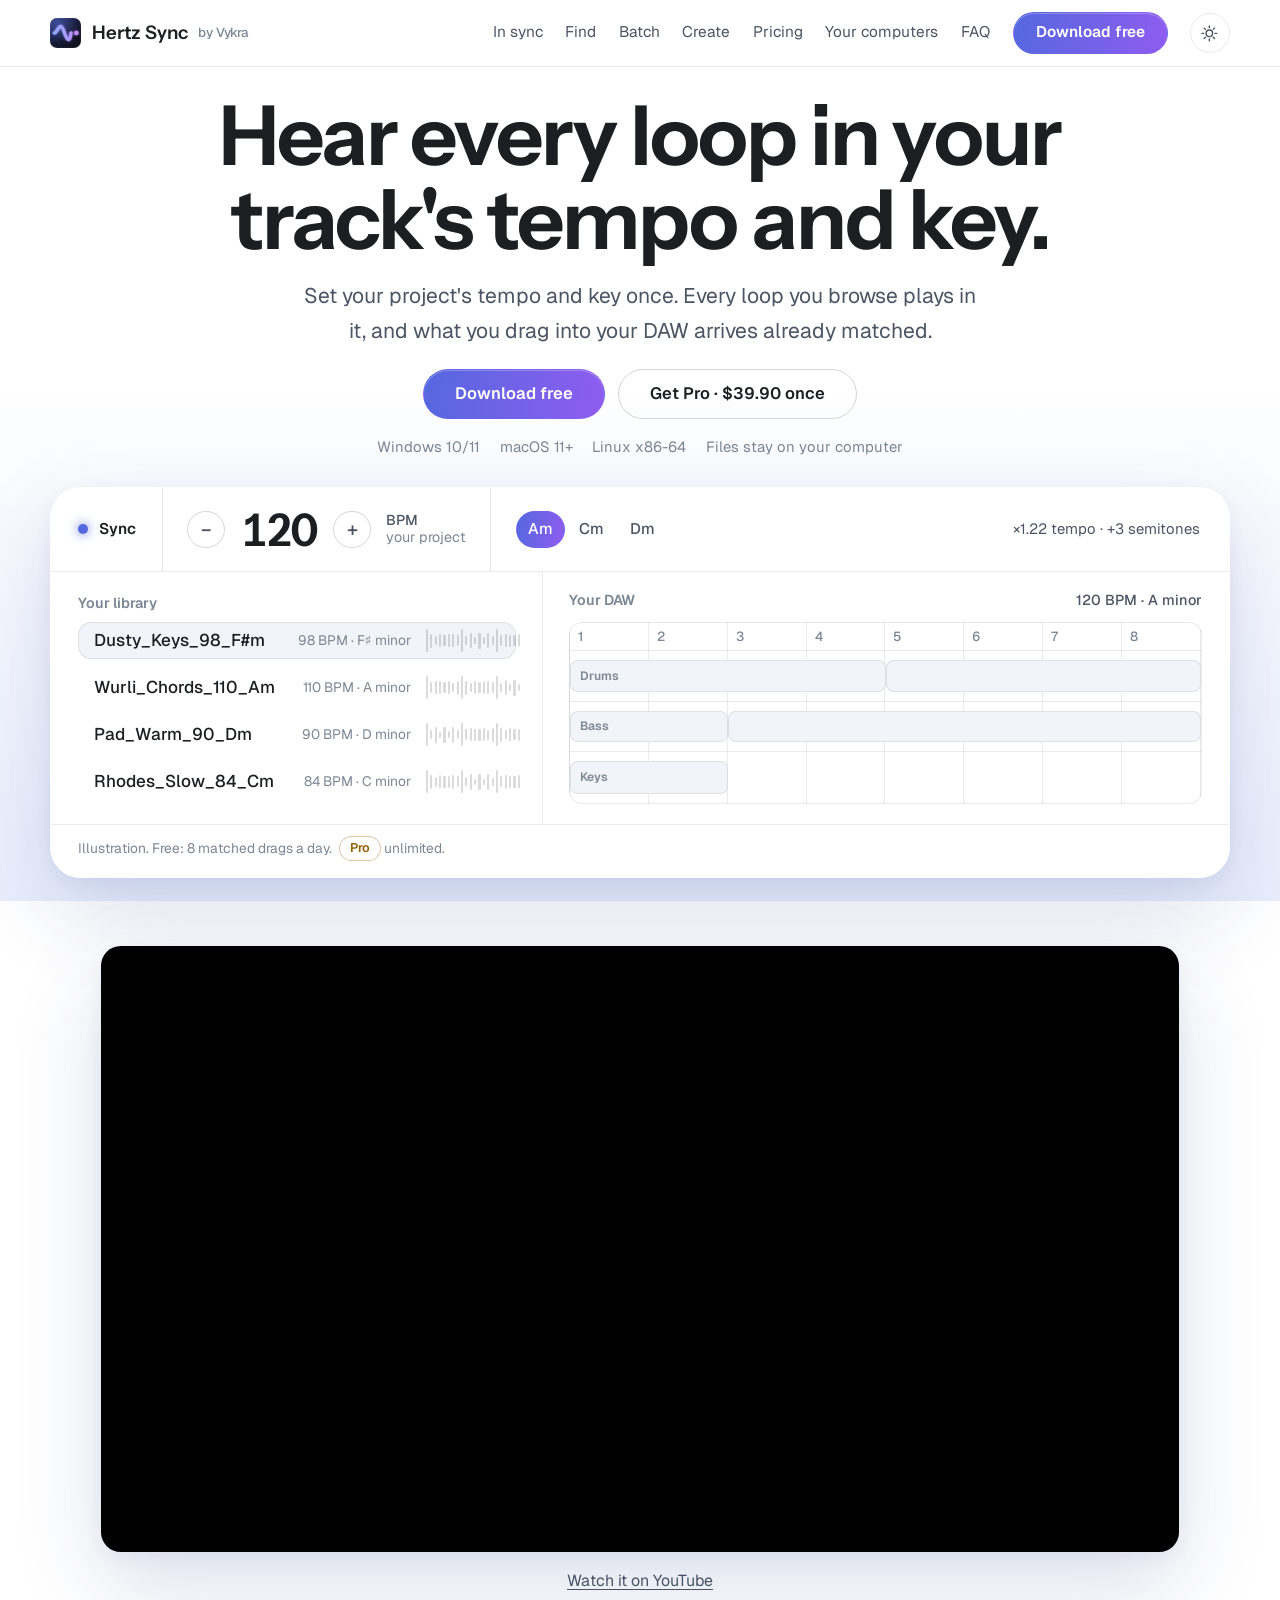
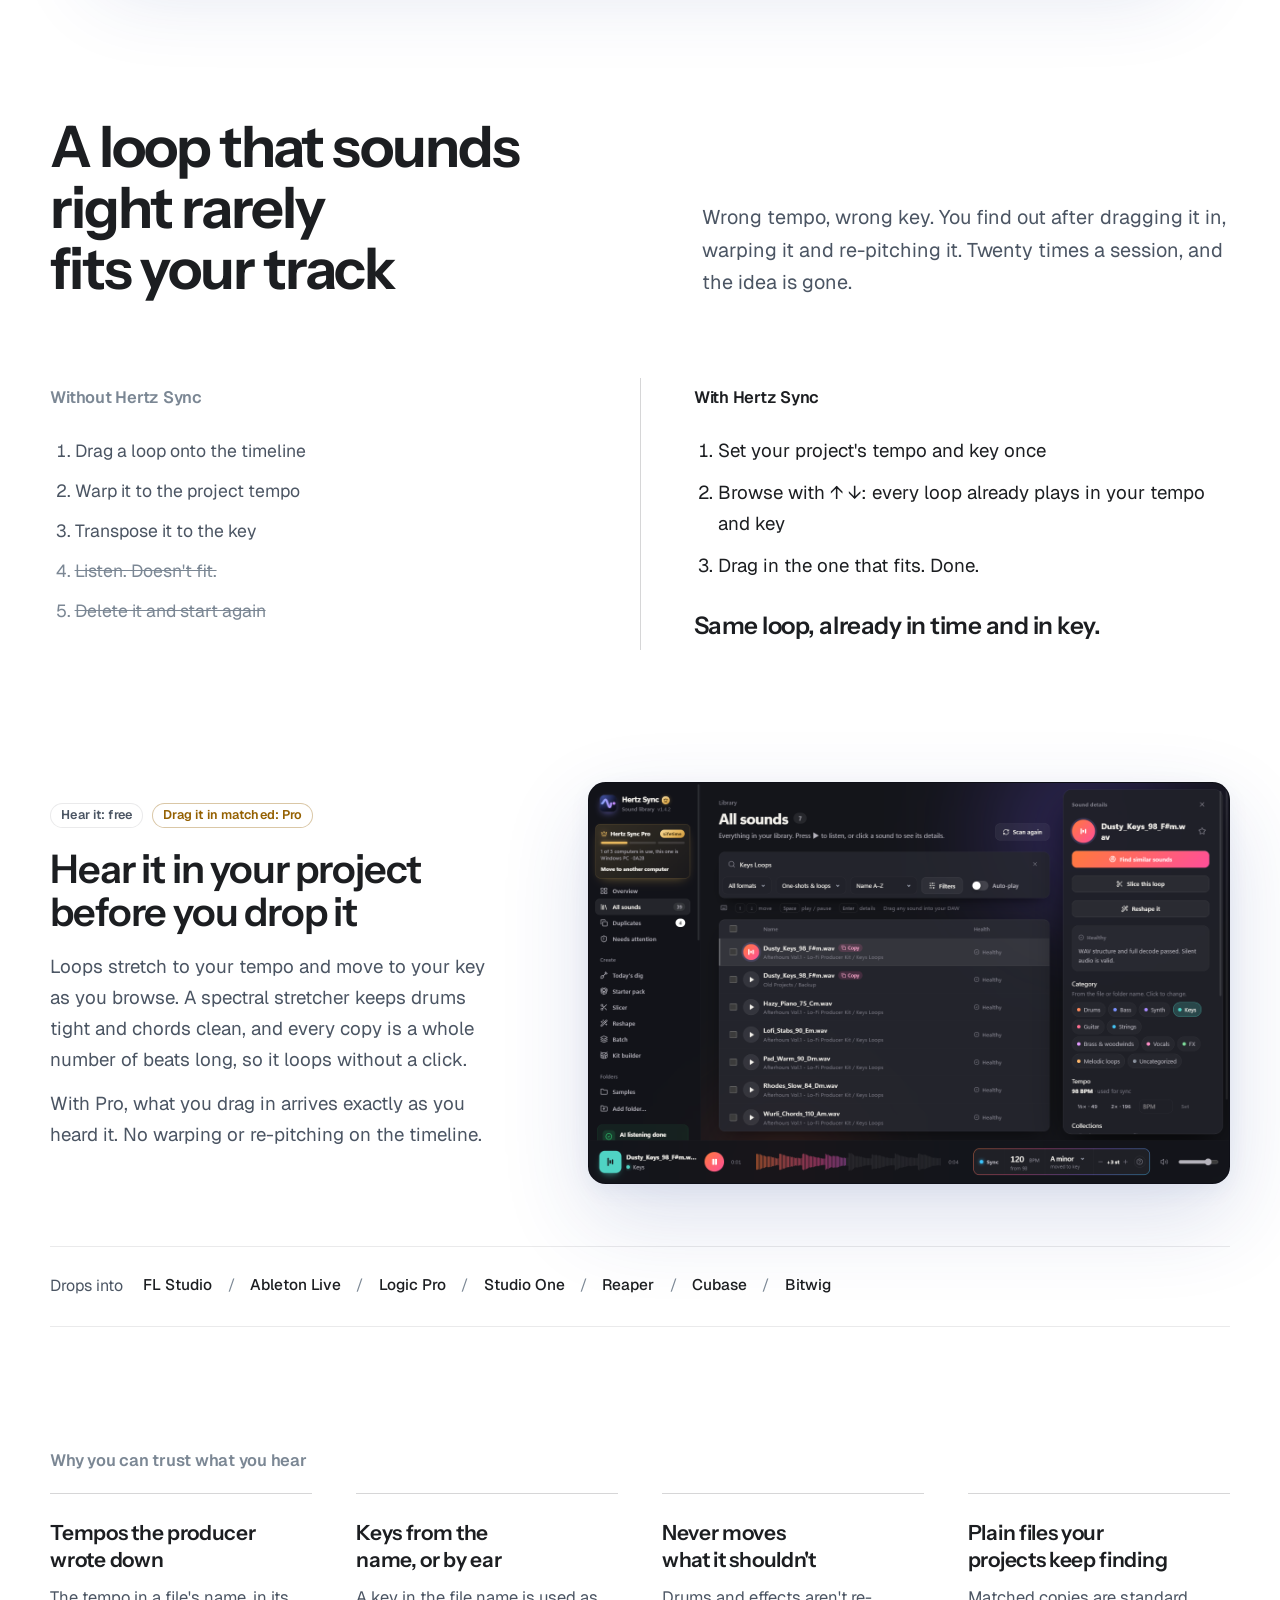
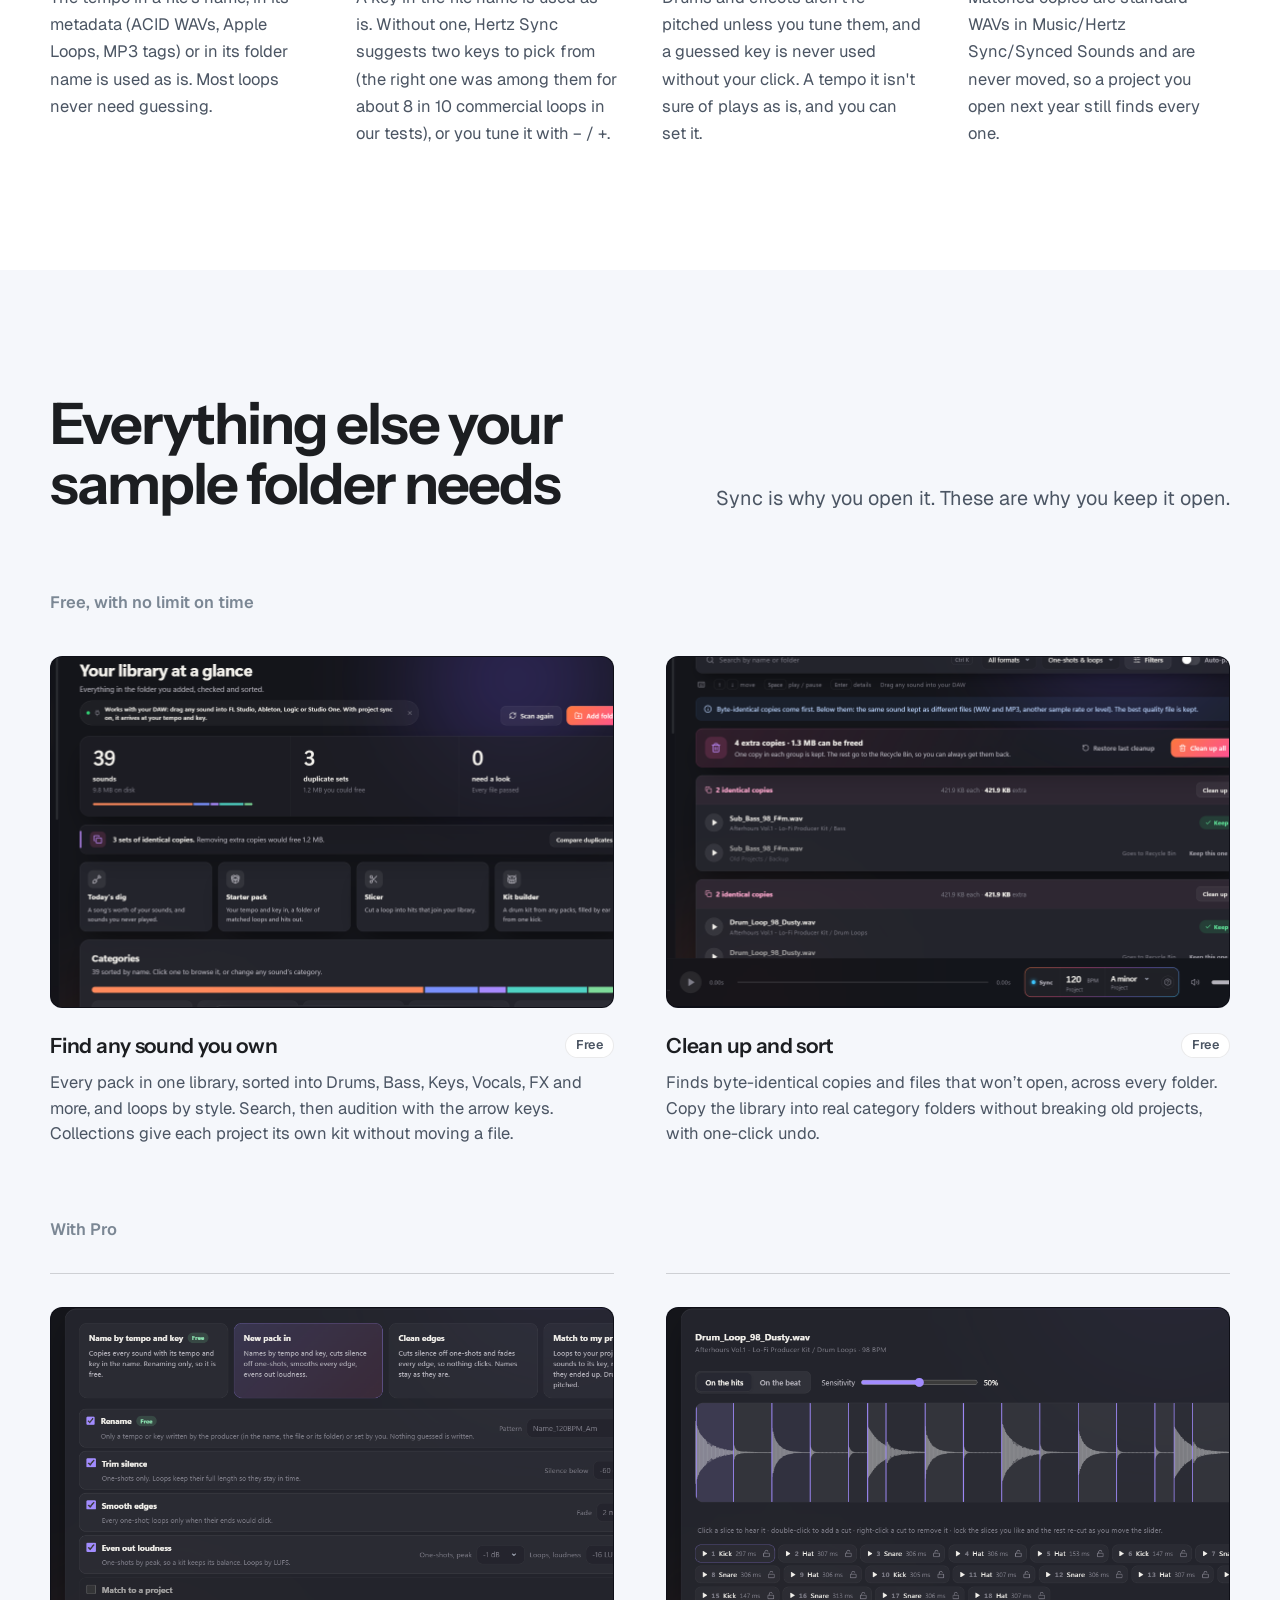
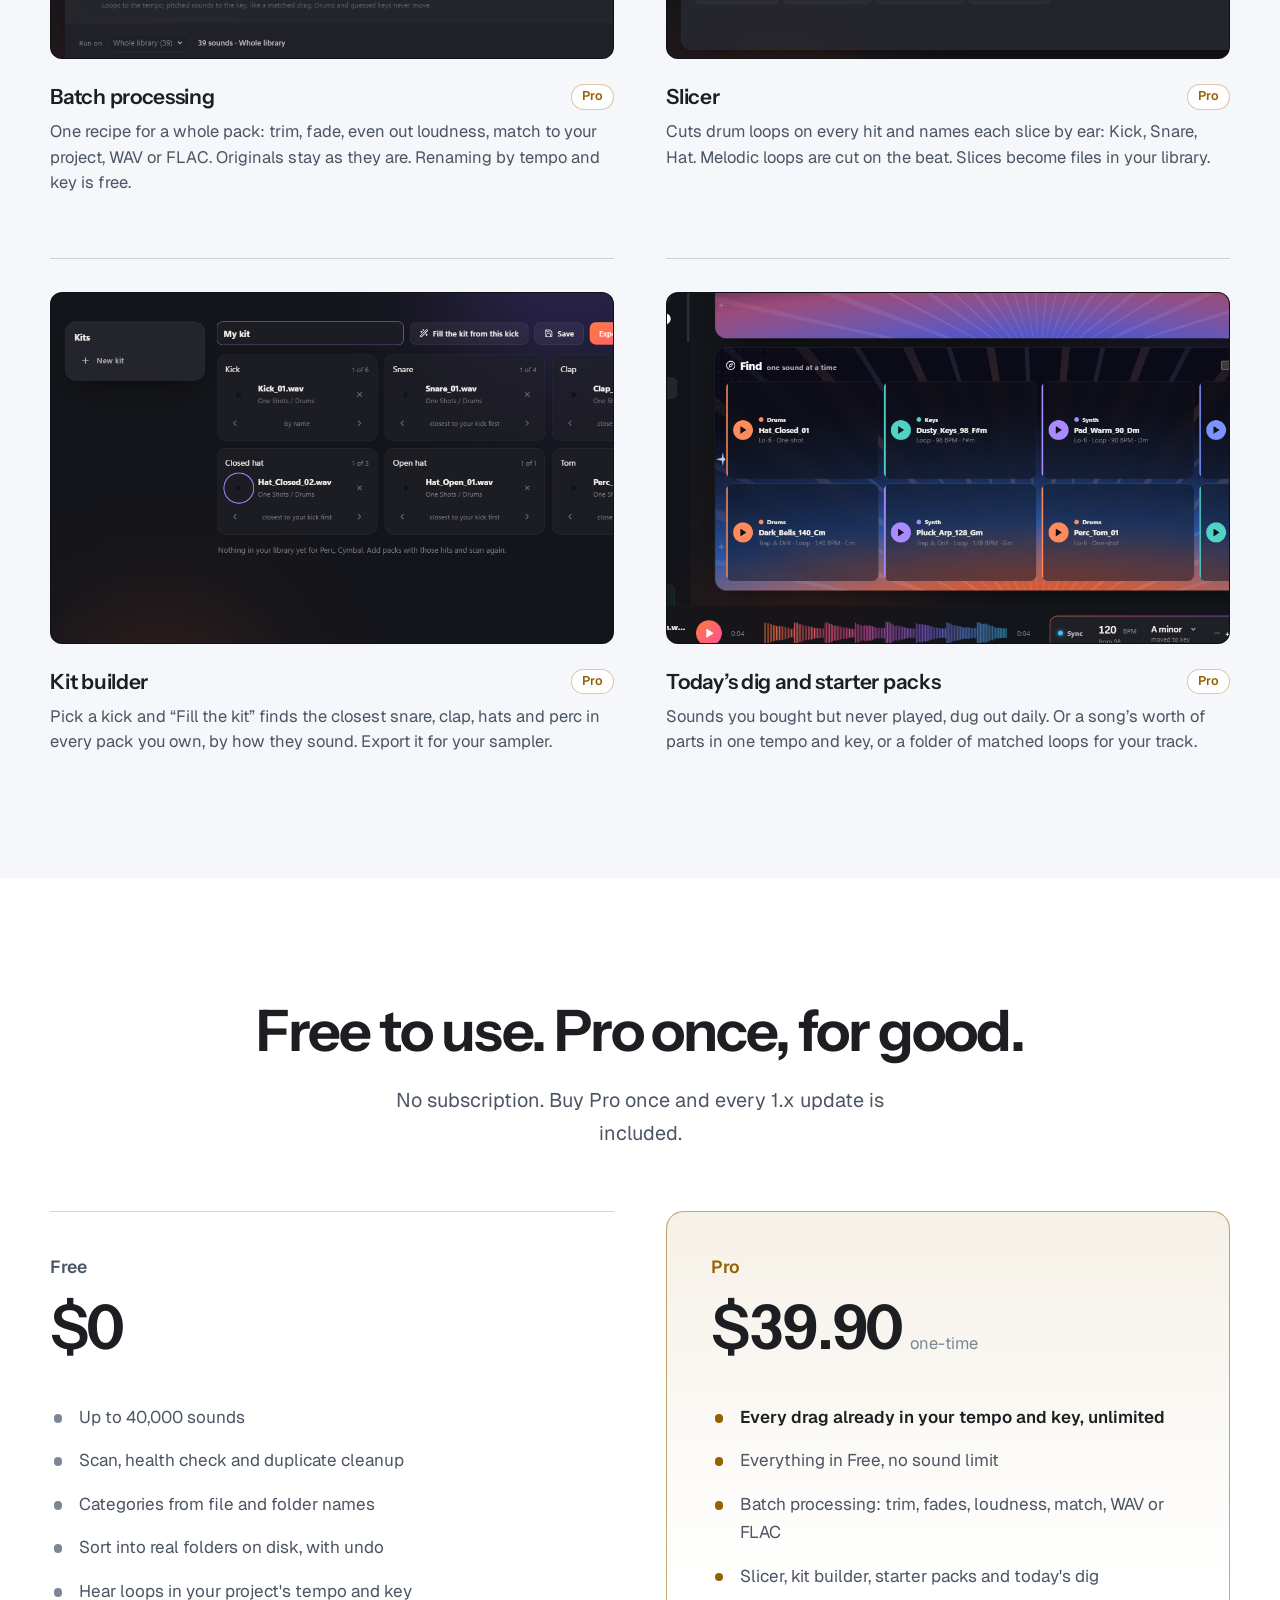
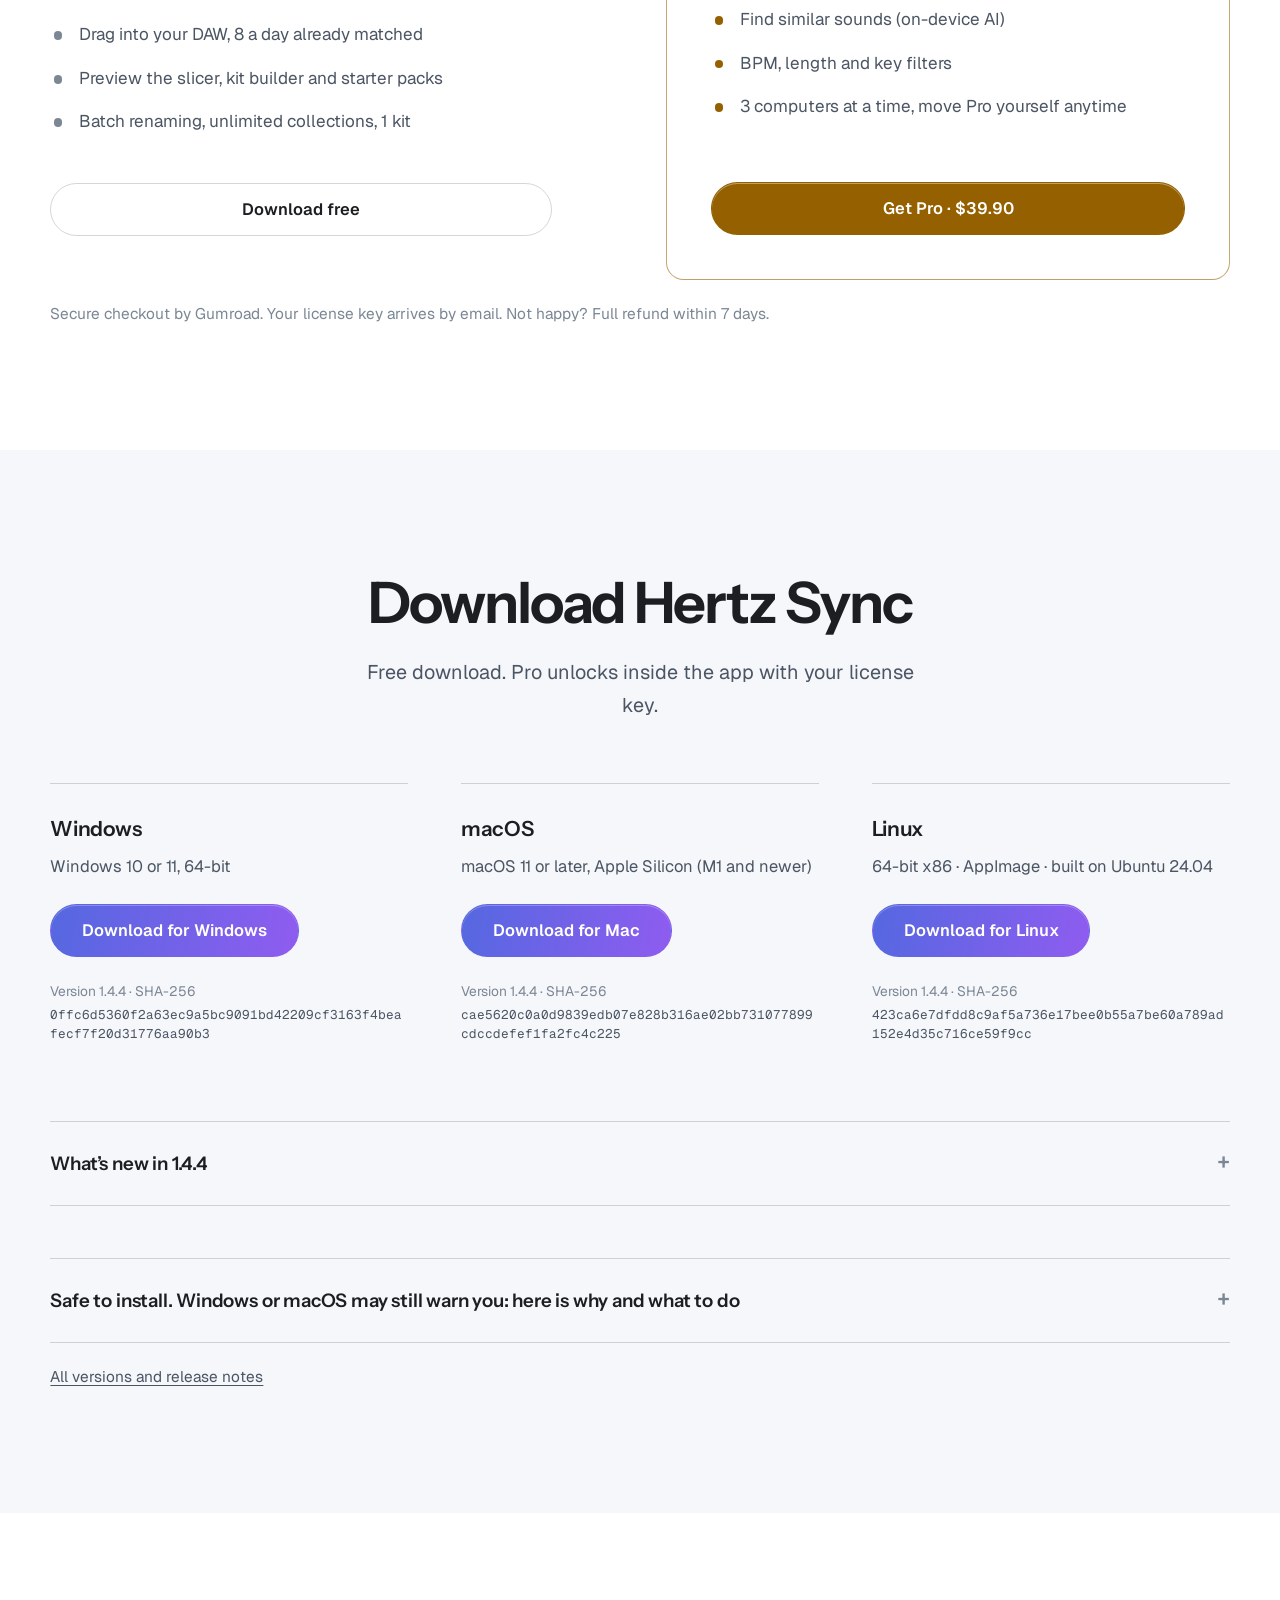
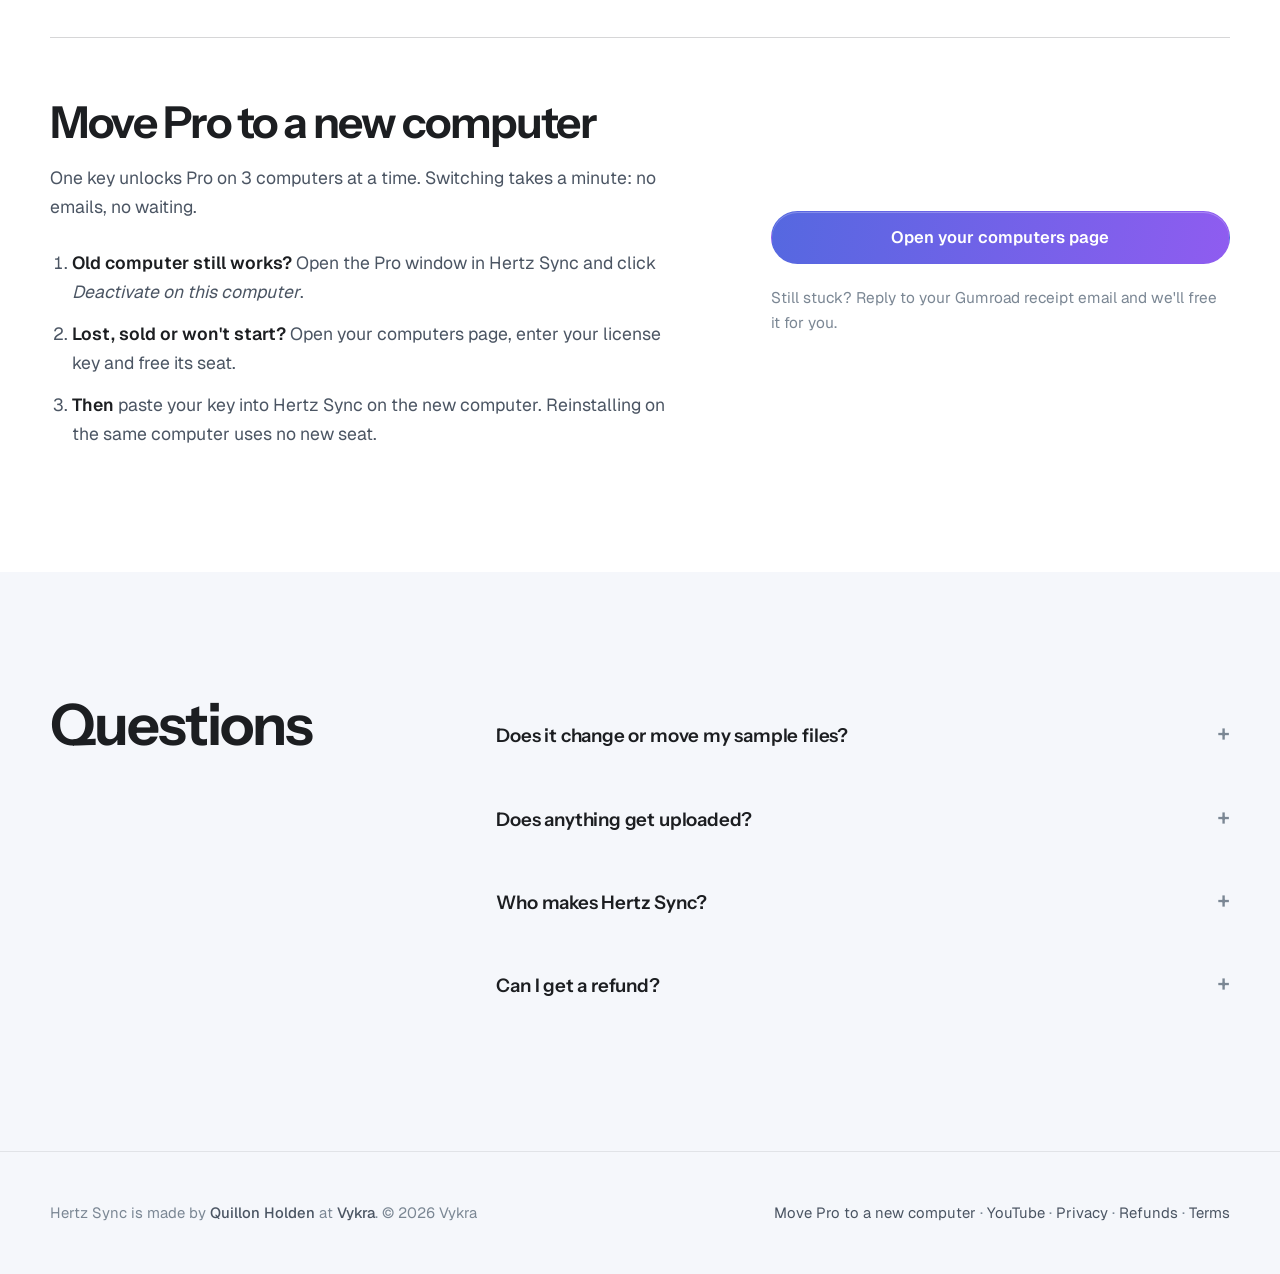
==== index.html @ c941d1b5 "Update Linux download for Ubuntu 24.04 rebuild" ====
﻿<!doctype html>
<html lang="en">
<head>
<meta charset="utf-8">
<meta name="viewport" content="width=device-width,initial-scale=1">
<meta name="theme-color" content="#14151a">
<title>Hertz Sync – every loop in your track's tempo and key</title>
<meta name="description" content="Hear every loop and one-shot in your project's tempo and key before you drag it in, then drop it into FL Studio, Ableton Live, Logic Pro or Studio One already matched. Sorting, duplicate cleanup and kit building included. Free for Windows, macOS and Linux.">
<meta property="og:title" content="Hertz Sync – every loop in your track's tempo and key">
<meta property="og:description" content="Audition loops in your project's tempo and key and drag them into your DAW already matched. Free download; Pro is a one-time $39.90.">
<meta property="og:image" content="img/v2/player.png">
<link rel="icon" href="favicon.svg" type="image/svg+xml">
<link rel="stylesheet" href="style.css?v=39">
<script src="theme.js"></script>
</head>
<body>
<header class="top">
 <div class="wrap">
  <a class="brand" href="./"><img src="favicon.svg" alt=""><span>Hertz Sync<small class="by">by Vykra</small></span></a>
  <nav class="links">
   <a href="#sync">In sync</a>
   <a href="#find">Find</a>
   <a href="#batch">Batch</a>
   <a href="#create">Create</a>
   <a href="#pricing">Pricing</a>
   <a href="#computers">Your computers</a>
   <a href="#faq">FAQ</a>
   <a class="btn btn-primary btn-sm" href="#download">Download free</a><button class="theme-toggle" type="button" aria-label="Switch between night and day"><svg class="i-moon" viewBox="0 0 24 24" aria-hidden="true"><path d="M20 14.5A8 8 0 0 1 9.5 4a8 8 0 1 0 10.5 10.5Z"/></svg><svg class="i-sun" viewBox="0 0 24 24" aria-hidden="true"><circle cx="12" cy="12" r="4.2"/><path d="M12 2.5v2.2M12 19.3v2.2M2.5 12h2.2M19.3 12h2.2M5.3 5.3l1.6 1.6M17.1 17.1l1.6 1.6M5.3 18.7l1.6-1.6M17.1 6.9l1.6-1.6"/></svg></button>
  </nav>
 </div>
</header>

<main>
<section class="hero">
 <div class="wrap">
  <div class="hero-top">
   <h1>Hear every loop in your track's tempo and key.</h1>
   <div class="hero-side">
    <p class="lead">Set your project's tempo and key once. Every loop you browse plays in it, and what you drag into your DAW arrives already matched.</p>
    <div class="cta">
     <a class="btn btn-primary" href="#download">Download free</a>
     <a class="btn btn-ghost" href="https://gumroad.com/l/nphruc">Get Pro · $39.90 once</a>
    </div>
    <ul class="facts"><li>Windows 10/11</li><li>macOS 11+</li><li>Linux x86-64</li><li>Files stay on your computer</li></ul>
   </div>
  </div>

  <!-- The product's job in one loop: drag a loop out of Hertz Sync into the DAW and it lands in time and in key. -->
  <div class="rig" id="rig" aria-label="Demo: a loop is dragged from Hertz Sync into a DAW and lands matched to the project">
   <div class="rig-bar">
    <div class="rig-led"><i aria-hidden="true"></i>Sync</div>
    <div class="rig-cell">
     <button class="rig-step" type="button" data-bpm="-4" aria-label="Slower">−</button>
     <span class="rig-fig" id="rig-bpm">120</span>
     <button class="rig-step" type="button" data-bpm="4" aria-label="Faster">+</button>
     <span class="rig-unit"><b>BPM</b>your project</span>
    </div>
    <div class="rig-cell">
     <div class="rig-keys" role="group" aria-label="Project key"></div>
    </div>
    <p class="rig-say" id="rig-say" aria-live="polite"></p>
   </div>
   <div class="scene">
    <div class="pane">
     <p class="pane-title">Your library</p>
     <ul class="loops">
      <li class="loop" id="loop-main"><span class="name">Dusty_Keys_98_F#m</span><span class="meta">98 BPM · F♯ minor</span><i class="mini" aria-hidden="true"></i></li>
      <li class="loop"><span class="name">Wurli_Chords_110_Am</span><span class="meta">110 BPM · A minor</span><i class="mini" aria-hidden="true"></i></li>
      <li class="loop"><span class="name">Pad_Warm_90_Dm</span><span class="meta">90 BPM · D minor</span><i class="mini" aria-hidden="true"></i></li>
      <li class="loop"><span class="name">Rhodes_Slow_84_Cm</span><span class="meta">84 BPM · C minor</span><i class="mini" aria-hidden="true"></i></li>
      <li class="loop"><span class="name">Lofi_Stabs_90_Em</span><span class="meta">90 BPM · E minor</span><i class="mini" aria-hidden="true"></i></li>
      </ul>
    </div>
    <div class="pane">
     <p class="pane-title">Your DAW <span id="rig-now">120 BPM · A minor</span></p>
     <div class="timeline" id="timeline">
      <div class="ruler"><span>1</span><span>2</span><span>3</span><span>4</span><span>5</span><span>6</span><span>7</span><span>8</span></div>
      <div class="lane"><b style="left:0;width:50%"><em>Drums</em></b><b style="left:50%;width:50%"></b></div>
      <div class="lane"><b style="left:0;width:25%"><em>Bass</em></b><b style="left:25%;width:75%"></b></div>
      <div class="lane" id="lane-keys"><b style="left:0;width:25%"><em>Keys</em></b><b class="placed" id="placed" style="left:25%;width:25%"><span class="placed-bars"></span><em></em></b></div>
      <i class="snap" style="left:25%"></i><i class="snap" style="left:50%"></i>
     </div>
    </div>
   </div>
   <div class="ghost" id="ghost" aria-hidden="true"><span class="ghost-bars"></span><span class="ghost-text"><b>Dusty_Keys</b><small></small></span></div>
   <svg class="cursor" id="cursor" viewBox="0 0 24 24" width="24" height="24" aria-hidden="true"><path d="M5 3l14 8-6 1.6L9.6 19z" fill="#fff" stroke="#14151a" stroke-width="1.5" stroke-linejoin="round"/></svg>
   <p class="rig-foot">Illustration. Free: 8 matched drags a day. <span class="tag pro">Pro</span> unlimited.</p>
  </div>
 </div>
 </div>
</section>

<section class="film-sec" id="film">
 <div class="wrap">
  <div class="film"><iframe src="https://www.youtube-nocookie.com/embed/0bkEMHHkZIo?rel=0&amp;modestbranding=1&amp;playsinline=1" title="Hertz Sync: every loop in your tempo and key" loading="lazy" allow="accelerometer; autoplay; clipboard-write; encrypted-media; gyroscope; picture-in-picture; web-share" referrerpolicy="strict-origin-when-cross-origin" allowfullscreen></iframe></div>
  <p class="film-link"><a href="https://www.youtube.com/watch?v=0bkEMHHkZIo" target="_blank" rel="noopener">Watch it on YouTube</a></p>
 </div>
</section>

<section id="sync">
 <div class="wrap">
  <div class="head">
   <h2>A loop that sounds right rarely fits your track</h2>
   <p class="sub">Wrong tempo, wrong key. You find out after dragging it in, warping it and re-pitching it. Twenty times a session, and the idea is gone.</p>
  </div>
  <div class="compare">
   <div class="compare-col before">
    <h3>Without Hertz Sync</h3>
    <ol><li>Drag a loop onto the timeline</li><li>Warp it to the project tempo</li><li>Transpose it to the key</li><li>Listen. Doesn't fit.</li><li>Delete it and start again</li></ol>
   </div>
   <div class="compare-col after">
    <h3>With Hertz Sync</h3>
    <ol><li>Set your project's tempo and key once</li><li>Browse with ↑ ↓: every loop already plays in your tempo and key</li><li>Drag in the one that fits. Done.</li></ol>
    <p class="result">Same loop, already in time and in key.</p>
   </div>
  </div>
  <div class="feature">
   <div class="feature-text">
    <div class="tags"><span class="tag">Hear it: free</span><span class="tag pro">Drag it in matched: Pro</span></div>
    <h3>Hear it in your project before you drop it</h3>
    <p>Loops stretch to your tempo and move to your key as you browse. A spectral stretcher keeps drums tight and chords clean, and every copy is a whole number of beats long, so it loops without a click.</p>
    <p>With Pro, what you drag in arrives exactly as you heard it. No warping or re-pitching on the timeline.</p>
   </div>
   <div class="shot-frame"><img src="img/v2/player.png" alt="Hertz Sync playing Dusty_Keys_98_F#m in the project's 120 BPM, A minor: the player shows it moved to key by 3 semitones" width="1440" height="900"></div>
  </div>
  <div class="works"><span>Drops into</span><b>FL Studio</b><b>Ableton Live</b><b>Logic Pro</b><b>Studio One</b><b>Reaper</b><b>Cubase</b><b>Bitwig</b></div>
  <h3 class="trust-title">Why you can trust what you hear</h3>
  <div class="grid">
   <div class="card"><h3>Tempos the producer wrote down</h3><p>The tempo in a file's name, in its metadata (ACID WAVs, Apple Loops, MP3 tags) or in its folder name is used as is. Most loops never need guessing.</p></div>
   <div class="card"><h3>Keys from the name, or by ear</h3><p>A key in the file name is used as is. Without one, Hertz Sync suggests two keys to pick from (the right one was among them for about 8 in 10 commercial loops in our tests), or you tune it with − / +.</p></div>
   <div class="card"><h3>Never moves what it shouldn't</h3><p>Drums and effects aren't re-pitched unless you tune them, and a guessed key is never used without your click. A tempo it isn't sure of plays as is, and you can set it.</p></div>
   <div class="card"><h3>Plain files your projects keep finding</h3><p>Matched copies are standard WAVs in Music/Hertz Sync/Synced Sounds and are never moved, so a project you open next year still finds every one.</p></div>
  </div>
 </div>
</section>

<section id="more" class="band">
 <div class="wrap">
  <div class="head">
   <h2>Everything else your sample folder needs</h2>
   <p class="sub">Sync is why you open it. These are why you keep it open.</p>
  </div>
  <div class="tiles">
   <p class="tiles-label">Free, with no limit on time</p>
   <article class="tile" id="find"><div class="tile-img crop-main" style="--t:-4%"><img src="img/v2/overview.png" alt="Library overview with categories and styles" width="1440" height="900"></div><div class="tile-body"><div class="tile-head"><h3>Find any sound you own</h3><span class="tag">Free</span></div><p>Every pack in one library, sorted into Drums, Bass, Keys, Vocals, FX and more, and loops by style. Search, then audition with the arrow keys. Collections give each project its own kit without moving a file.</p></div></article>
   <article class="tile"><div class="tile-img crop-main" style="--t:-28.5%"><img src="img/v2/duplicates.png" alt="Duplicate copies found after the first scan" width="1440" height="900"></div><div class="tile-body"><div class="tile-head"><h3>Clean up and sort</h3><span class="tag">Free</span></div><p>Finds byte-identical copies and files that won’t open, across every folder. Copy the library into real category folders without breaking old projects, with one-click undo.</p></div></article>
   <p class="tiles-label">With Pro</p>
   <article class="tile is-wide" id="batch"><div class="tile-img crop-main" style="--t:-33.3%"><img src="img/v2/batch.png" alt="Batch processing recipe with a preview of every file" width="1440" height="900"></div><div class="tile-body"><div class="tile-head"><h3>Batch processing</h3><span class="tag pro">Pro</span></div><p>One recipe for a whole pack: trim, fade, even out loudness, match to your project, WAV or FLAC. Originals stay as they are. Renaming by tempo and key is free.</p></div></article>
   <article class="tile is-wide" id="create"><div class="tile-img crop-main" style="--t:-33.3%"><img src="img/v2/slicer.png" alt="A drum loop cut into slices named by ear" width="1440" height="900"></div><div class="tile-body"><div class="tile-head"><h3>Slicer</h3><span class="tag pro">Pro</span></div><p>Cuts drum loops on every hit and names each slice by ear: Kick, Snare, Hat. Melodic loops are cut on the beat. Slices become files in your library.</p></div></article>
   <article class="tile is-wide"><div class="tile-img crop-main" style="--t:-25%"><img src="img/v2/kits.png" alt="A kit filled by ear from one kick" width="1440" height="900"></div><div class="tile-body"><div class="tile-head"><h3>Kit builder</h3><span class="tag pro">Pro</span></div><p>Pick a kick and “Fill the kit” finds the closest snare, clap, hats and perc in every pack you own, by how they sound. Export it for your sampler.</p></div></article>
   <article class="tile is-wide"><div class="tile-img crop-dig"><img src="img/v2/dig.png" alt="Today’s dig: sounds you own but never played" width="1440" height="900"></div><div class="tile-body"><div class="tile-head"><h3>Today’s dig and starter packs</h3><span class="tag pro">Pro</span></div><p>Sounds you bought but never played, dug out daily. Or a song’s worth of parts in one tempo and key, or a folder of matched loops for your track.</p></div></article>
  </div>
 </div>
</section>

<section id="pricing">
 <div class="wrap">
  <div class="head is-center">
   <h2>Free to use. Pro once, for good.</h2>
   <p class="sub">No subscription. Buy Pro once and every 1.x update is included.</p>
  </div>
  <div class="pricing">
   <div class="plan">
    <h3>Free</h3>
    <div class="price">$0</div>
    <ul>
     <li>Up to 40,000 sounds</li>
     <li>Scan, health check and duplicate cleanup</li>
     <li>Categories from file and folder names</li>
     <li>Sort into real folders on disk, with undo</li>
     <li>Hear loops in your project's tempo and key</li>
     <li>Drag into your DAW, 8 a day already matched</li>
     <li>Preview the slicer, kit builder and starter packs</li>
     <li>Batch renaming, unlimited collections, 1 kit</li>
    </ul>
    <a class="btn btn-ghost" href="#download">Download free</a>
   </div>
   <div class="plan pro">
    <h3>Pro</h3>
    <div class="price">$39.90 <small>one-time</small></div>
    <ul>
     <li><b>Every drag already in your tempo and key, unlimited</b></li>
     <li>Everything in Free, no sound limit</li>
     <li>Batch processing: trim, fades, loudness, match, WAV or FLAC</li>
     <li>Slicer, kit builder, starter packs and today's dig</li>
     <li>Find similar sounds (on-device AI)</li>
     <li>BPM, length and key filters</li>
     <li>3 computers at a time, move Pro yourself anytime</li>
    </ul>
    <a class="btn btn-brass" href="https://gumroad.com/l/nphruc">Get Pro · $39.90</a>
   </div>
  </div>
  <p class="note">Secure checkout by Gumroad. Your license key arrives by email. Not happy? Full refund within 7 days.</p>
 </div>
</section>

<section id="download" class="band">
 <div class="wrap">
  <div class="head is-center">
   <h2>Download Hertz Sync</h2>
   <p class="sub">Free download. Pro unlocks inside the app with your license key.</p>
  </div>
  <div class="download">
   <div class="card">
    <h3>Windows</h3>
    <p>Windows 10 or 11, 64-bit</p>
    <a class="btn btn-primary" href="https://github.com/rc0900989-rgb/hertzsync/releases/latest/download/HertzSync-Setup-x64.exe">Download for Windows</a>
    <p class="hash">Version 1.4.4 · SHA-256<br><code>0ffc6d5360f2a63ec9a5bc9091bd42209cf3163f4beafecf7f20d31776aa90b3</code></p>
   </div>
   <div class="card">
    <h3>macOS</h3>
    <p>macOS 11 or later, Apple Silicon (M1 and newer)</p>
    <a class="btn btn-primary" href="https://github.com/rc0900989-rgb/hertzsync/releases/latest/download/HertzSync-macOS-AppleSilicon.dmg">Download for Mac</a>
    <p class="hash">Version 1.4.4 · SHA-256<br><code>cae5620c0a0d9839edb07e828b316ae02bb731077899cdccdefef1fa2fc4c225</code></p>
   </div>
   <div class="card">
    <h3>Linux</h3>
    <p>64-bit x86 · AppImage · built on Ubuntu 24.04</p>
    <a class="btn btn-primary" href="https://github.com/rc0900989-rgb/hertzsync/releases/latest/download/Hertz-Sync-1.4.4-linux-x86_64.AppImage">Download for Linux</a>
    <p class="hash">Version 1.4.4 · SHA-256<br><code>423ca6e7dfdd8c9af5a736e17bee0b55a7be60a789ad152e4d35c716ce59f9cc</code></p>
   </div>
  </div>
  <details class="safe" id="whats-new">
   <summary>What’s new in 1.4.4</summary>
   <div class="safe-body">
    <p>Fixes for the things that used to go wrong quietly.</p>
    <ul>
     <li><strong>Search finds words with an “s”.</strong> “bass” and “snare” now return what they should, and the counts beside the filters agree with the results.</li>
     <li><strong>The first duplicate cleanup on a Mac goes through.</strong> macOS now asks for the permission it needs instead of stopping the app, and the undo step is saved before anything is deleted, so a cleanup can always be undone.</li>
     <li><strong>Your library is harder to lose.</strong> A version upgrade is now all-or-nothing, a backup is kept beside the library, and a damaged library is detected at launch and recovered from that backup, with a message saying where it is.</li>
     <li><strong>One Hertz Sync at a time.</strong> Opening it again brings the existing window forward. If the library is busy, the app says so in plain words instead of showing a database error.</li>
     <li><strong>Browsing keeps its place.</strong> Pages remember your filters and scroll position, and holding ↓ auditions through sounds without waiting for the previous one to finish.</li>
     <li><strong>Dragging on the free plan.</strong> If today’s matched drags can’t cover the selection, nothing is dragged — no mix of originals and matched copies. And when a newer version is out, the notice stays until you download it or close it.</li>
    </ul>
    <p><a href="https://github.com/rc0900989-rgb/hertzsync/releases">All versions and release notes</a></p>
   </div>
  </details>
  <details class="safe" id="install-help">
   <summary>Safe to install. Windows or macOS may still warn you: here is why and what to do</summary>
   <div class="safe-body">
    <p>Hertz Sync contains no malware, adware or third-party extras, and collects no data: your library never leaves your computer. Online, it only checks your license key (with an anonymous id for your computer) and asks GitHub whether a newer version is out.</p>
    <p><b>Why a warning appears anyway:</b> both systems warn about any app from a new, independent developer that isn't yet signed with a paid certificate. It's about who published the file, not about anything found in it.</p>
    <ul>
     <li><b>Windows</b> "Windows protected your PC": click <i>More info</i>, then <i>Run anyway</i>.</li>
     <li><b>macOS 15 Sequoia or later</b> "Hertz Sync Not Opened": click <i>Done</i>, open <i>System Settings → Privacy &amp; Security</i>, scroll down to "Hertz Sync was blocked…" and click <i>Open Anyway</i>, then <i>Open Anyway</i> again and enter your Mac password.</li>
     <li><b>macOS 11 to 14</b> "can't be opened": right-click Hertz Sync in Applications, choose <i>Open</i>, then <i>Open</i> again.</li>
     <li><b>macOS says the app "is damaged"</b>: open Terminal, run <code>xattr -dr com.apple.quarantine "/Applications/Hertz Sync.app"</code> and open the app again. This only removes the "downloaded from the internet" mark from Hertz Sync.</li>
    </ul>
    <p>You only do this once; after that Hertz Sync opens normally.</p>
    <p>To check your download is the original, compare its SHA-256 with the one above (Windows: <code>certutil -hashfile HertzSync-Setup-x64.exe SHA256</code>; Mac: <code>shasum -a 256 HertzSync-macOS-AppleSilicon.dmg</code>). You can also scan it at <a href="https://www.virustotal.com/">VirusTotal</a>.</p>
   </div>
  </details>
  <p class="note"><a href="https://github.com/rc0900989-rgb/hertzsync/releases">All versions and release notes</a></p>
 </div>
</section>

<section id="computers">
 <div class="wrap">
  <div class="seats">
   <div class="seats-text">
    <h2>Move Pro to a new computer</h2>
    <p>One key unlocks Pro on 3 computers at a time. Switching takes a minute: no emails, no waiting.</p>
    <ol class="seats-steps">
     <li><b>Old computer still works?</b> Open the Pro window in Hertz Sync and click <i>Deactivate on this computer</i>.</li>
     <li><b>Lost, sold or won't start?</b> Open your computers page, enter your license key and free its seat.</li>
     <li><b>Then</b> paste your key into Hertz Sync on the new computer. Reinstalling on the same computer uses no new seat.</li>
    </ol>
   </div>
   <div class="seats-cta">
    <a class="btn btn-primary" href="https://hertz-sync-license.rc0900989.workers.dev">Open your computers page</a>
    <p class="note">Still stuck? Reply to your Gumroad receipt email and we'll free it for you.</p>
   </div>
  </div>
 </div>
</section>

<section id="faq" class="band">
 <div class="wrap">
  <h2>Questions</h2>
  <div class="faq">
   <details><summary>Does it change or move my sample files?</summary><p>Not unless you ask it to. Categories live inside Hertz Sync. Sorting on disk copies your sounds into a new folder by default and leaves the originals where they are; moving is optional and can be undone.</p></details>
   <details><summary>Does anything get uploaded?</summary><p>No. Scanning, sorting and the AI listening all run on your computer, and it works offline. Online, it only checks your license key and asks GitHub whether a newer version is out.</p></details>
   <details><summary>Who makes Hertz Sync?</summary><p>I’m Quillon Holden, an independent developer and music producer. I built Hertz Sync under my label Vykra because my own sample folders had become impossible to search, and finding a loop that fit the track took longer than making the track. Questions or ideas? Reply to your purchase email and it comes straight to me.</p></details>
   <details><summary>Can I get a refund?</summary><p>Yes. Within 7 days of buying, reply to your purchase email and you'll get a full refund, no reason needed. See the <a href="refund.html">refund policy</a>.</p></details>
  </div>
 </div>
</section>
</main>

<footer>
 <div class="wrap">
  <span>Hertz Sync is made by <b>Quillon Holden</b> at <b>Vykra</b>. © 2026 Vykra</span>
  <span><a href="#computers">Move Pro to a new computer</a> · <a href="https://www.youtube.com/watch?v=0bkEMHHkZIo" target="_blank" rel="noopener">YouTube</a> · <a href="privacy.html">Privacy</a> · <a href="refund.html">Refunds</a> · <a href="terms.html">Terms</a></span>
 </div>
</footer>
<script src="rig.js"></script>
<!-- Cloudflare Web Analytics: cookieless visit counts (see privacy.html) --><script type='module' src='https://static.cloudflareinsights.com/beacon.min.js' data-cf-beacon='{"token": "53de6b1d5b154df18a50004d45ef5cc4"}'></script>
</body>
</html>
---- style.css ----
@import url("https://fonts.googleapis.com/css2?family=Geist:wght@400;500;600&family=Geist+Mono:wght@400;500&family=Instrument+Sans:wght@500;600;700&display=swap");
/* Colour is frequency. The spectrum (ember, pink, violet, cyan) belongs to sound: the Sync readout
   and the waveforms. Pro is brass and nothing else is. Everything else is graphite (night) or paper
   (day), the same two looks as the app's Midnight and Daylight skins. */
:root,:root[data-theme="dark"]{
 --bg:#14151a;--band:#181a21;--surface:#1c1e26;--surface-hi:#22252e;--line:rgba(255,255,255,.08);--line-2:rgba(255,255,255,.16);
 --text:#f4f2ee;--text-2:#b1b4be;--text-3:#7d818d;
 --grad:linear-gradient(100deg,#8fa8ff,#c58cff);--grad-short:linear-gradient(100deg,#8fa8ff,#c58cff);--accent:#8fa8ff;--on-accent:#0d1030;
 --ember:#ff7a3d;--cyan:#3cc6ff;--brass:#e9b95e;--brass-ink:#241a06;--brass-soft:rgba(233,185,94,.1);
 --header:rgba(20,21,26,.72);--code:rgba(255,255,255,.07);--footer:#101115;--shadow:0 40px 100px rgba(0,0,0,.5);
 --bar:rgba(255,255,255,.14);--stage:#1b1f2e;color-scheme:dark;
}
:root[data-theme="light"]{
 --bg:#ffffff;--band:#f5f7fb;--surface:#ffffff;--surface-hi:#f1f4f9;--line:rgba(28,30,33,.09);--line-2:rgba(28,30,33,.18);
 --text:#1c1e21;--text-2:#4b5563;--text-3:#7b8794;--stage:#e9eefc;
 --grad:linear-gradient(100deg,#5568e0,#8f5cf0);--grad-short:linear-gradient(100deg,#5568e0,#8f5cf0);--accent:#5568e0;--on-accent:#ffffff;
 --ember:#f26a2e;--cyan:#1f9fe0;--brass:#946000;--brass-ink:#fff;--brass-soft:rgba(148,96,0,.09);
 --header:rgba(255,255,255,.82);--code:rgba(28,30,33,.06);--footer:#f5f7fb;--shadow:0 30px 80px rgba(40,60,140,.16),0 6px 20px rgba(40,60,140,.06);
 --bar:rgba(28,30,33,.16);color-scheme:light;
}
:root{
 --display:"Instrument Sans",Geist,system-ui,sans-serif;--sans:Geist,system-ui,-apple-system,"Segoe UI",sans-serif;--mono:"Geist Mono",ui-monospace,Consolas,monospace;
 --r:16px;--gap:16px;--max:1120px;
}
*{box-sizing:border-box}
html{scroll-behavior:smooth}
body{margin:0;background:var(--bg);color:var(--text);font:16px/1.65 var(--sans);-webkit-font-smoothing:antialiased;transition:background-color .35s,color .35s}
a{color:var(--text);text-decoration:none}
img{max-width:100%;height:auto;display:block}
code{font-family:var(--mono);font-size:.9em}
p{margin:0}
.wrap{max-width:var(--max);margin:0 auto;padding:0 24px}
@media(min-width:1440px){.wrap{max-width:1200px}}

h1,h2,h3{font-family:var(--display);font-weight:600;color:var(--text);text-wrap:balance;margin:0}
h1{font-size:clamp(44px,6.4vw,88px);line-height:1;letter-spacing:-.04em}
h2{font-size:clamp(32px,4.2vw,52px);line-height:1.06;letter-spacing:-.035em}
h3{font-size:19px;line-height:1.3;letter-spacing:-.015em}
.sub{font-size:18px;color:var(--text-2);max-width:46ch}
.note{font-size:14px;color:var(--text-3);margin-top:20px}
.note a{color:var(--text-2);text-decoration:underline;text-underline-offset:3px}

/* Tags: what a thing costs, said once, at the right edge. Pro is brass. */
.tag{display:inline-flex;align-items:center;padding:2px 9px;border-radius:999px;font:600 11.5px/1.5 var(--sans);letter-spacing:.01em;background:var(--surface-hi);color:var(--text-2);border:1px solid var(--line);white-space:nowrap}
.tag.pro{background:var(--brass-soft);color:var(--brass);border-color:color-mix(in srgb,var(--brass) 35%,transparent)}
.tags{display:flex;flex-wrap:wrap;gap:8px}

/* Header */
header.top{position:sticky;top:0;z-index:20;background:var(--header);backdrop-filter:blur(18px) saturate(1.5);-webkit-backdrop-filter:blur(18px) saturate(1.5);border-bottom:1px solid var(--line)}
header.top .wrap{display:flex;align-items:center;justify-content:space-between;height:60px;gap:16px}
.brand{display:flex;align-items:center;gap:10px;font:600 17px/1 var(--display);letter-spacing:-.01em;flex-shrink:0;white-space:nowrap}
.brand img{width:28px;height:28px}
.brand>span{display:flex;align-items:center;gap:10px}
.brand .by{font:500 12px/1 var(--sans);color:var(--text-3)}
nav.links{display:flex;gap:26px;align-items:center;font-size:14.5px}
nav.links a:not(.btn){color:var(--text-2);white-space:nowrap}
nav.links a:not(.btn):hover{color:var(--text)}
.theme-toggle{display:inline-flex;align-items:center;justify-content:center;width:36px;height:36px;border-radius:999px;border:1px solid var(--line);background:transparent;color:var(--text-2);cursor:pointer;transition:background .2s,color .2s}
.theme-toggle:hover{background:var(--surface);color:var(--text)}
.theme-toggle svg{width:17px;height:17px;fill:none;stroke:currentColor;stroke-width:1.8;stroke-linecap:round;stroke-linejoin:round}
.theme-toggle .i-moon path{fill:currentColor;stroke:none}
.theme-toggle .i-sun{display:none}
:root[data-theme="light"] .theme-toggle .i-sun{display:block}
:root[data-theme="light"] .theme-toggle .i-moon{display:none}

/* Buttons: one system, the same as the app. Primary is flat ember to pink; Pro is brass. */
.btn{display:inline-flex;align-items:center;justify-content:center;gap:8px;height:48px;padding:0 24px;border-radius:12px;font:600 15px/1 var(--sans);border:1px solid transparent;cursor:pointer;transition:background .15s,border-color .15s,transform .15s}
.btn:active{transform:translateY(1px)}
.btn-primary{background:var(--grad-short);color:var(--on-accent);box-shadow:0 1px 0 rgba(255,255,255,.25) inset}
.btn-primary:hover{filter:brightness(1.08)}
.btn-ghost{background:transparent;color:var(--text);border-color:var(--line-2)}
.btn-ghost:hover{background:var(--surface)}
.btn-brass{background:var(--brass);color:var(--brass-ink);box-shadow:0 1px 0 rgba(255,255,255,.4) inset}
.btn-brass:hover{filter:brightness(1.07)}
.btn-sm{height:38px;padding:0 18px;font-size:14px;border-radius:10px}
.cta{display:flex;flex-wrap:wrap;gap:12px}

/* Sections: space and one quiet band, no numbering, no labels. */
section{padding:128px 0}
section.band{background:var(--band)}
section[id]{scroll-margin-top:60px}
.head{display:grid;grid-template-columns:minmax(0,1.1fr) minmax(0,1fr);gap:64px;align-items:end;margin-bottom:72px}
.head .sub{justify-self:end}

/* Hero: the headline, then the Sync readout doing its job. */
.hero{padding:88px 0 96px;position:relative;overflow:hidden}
.hero .wrap{position:relative}
.hero-top{display:grid;grid-template-columns:minmax(0,7fr) minmax(0,4fr);gap:64px;align-items:end}
.hero h1{margin-bottom:0;max-width:11ch}
.lead{font-size:clamp(18px,1.7vw,21px);color:var(--text-2);max-width:34ch}
.hero-side{padding-bottom:10px}
.hero-side .cta{margin-top:28px}
.facts{display:flex;flex-wrap:wrap;gap:6px 18px;margin:22px 0 0;padding:0;list-style:none;font-size:13.5px;color:var(--text-3)}

/* The instrument */
.rig{margin-top:72px;background:var(--surface);border:1px solid var(--line);border-radius:22px;box-shadow:var(--shadow);overflow:hidden}
.rig-bar{display:flex;align-items:stretch;flex-wrap:wrap;border-bottom:1px solid var(--line)}
.rig-led{display:flex;align-items:center;gap:10px;padding:0 24px;font:600 14px/1 var(--sans);color:var(--text);min-height:76px}
.rig-led i{width:9px;height:9px;border-radius:50%;background:var(--accent);box-shadow:0 0 10px var(--accent)}
.rig-cell{display:flex;align-items:center;gap:14px;padding:12px 26px;border-left:1px solid var(--line)}
.rig-fig{font:600 40px/1 var(--display);letter-spacing:-.03em;font-variant-numeric:tabular-nums;min-width:2.6ch}
.rig-unit{font-size:13px;color:var(--text-3);line-height:1.25}
.rig-unit b{display:block;color:var(--text-2);font-weight:500}
.rig-step{display:inline-grid;place-items:center;width:34px;height:34px;border-radius:10px;border:1px solid var(--line-2);background:transparent;color:var(--text-2);font:500 18px/1 var(--sans);cursor:pointer;transition:background .15s,color .15s}
.rig-step:hover{background:var(--surface-hi);color:var(--text)}
.rig-keys{display:flex;gap:4px;flex-wrap:wrap}
.rig-key{height:34px;padding:0 10px;border-radius:9px;border:1px solid transparent;background:transparent;color:var(--text-2);font:500 14px/1 var(--sans);cursor:pointer}
.rig-key:hover{background:var(--surface-hi);color:var(--text)}
.rig-key[aria-pressed="true"]{background:var(--grad-short);color:var(--on-accent)}
.rig-say{margin-left:auto;display:flex;align-items:center;padding:0 26px;font-size:14px;color:var(--text-2);min-height:76px}
.rig-say b{color:var(--text);font-weight:600}
.rig-foot{padding:0 26px 28px;color:var(--text-3);font-size:13.5px}

/* Surfaces */
.card,.compare-col,.plan,.safe,.faq details,.tile,.seats{background:var(--surface);border:1px solid var(--line);border-radius:var(--r)}
section.band .card,section.band .tile,section.band .plan,section.band .safe,section.band .faq details{background:var(--bg)}
.card{padding:28px}
.card p{font-size:15px;color:var(--text-2)}
.card h3{margin-bottom:10px}

/* Sync: before and after */
.compare{display:grid;grid-template-columns:1fr 1fr;gap:var(--gap)}
.compare-col{padding:34px}
.compare-col h3{font-size:15px;font-weight:600;color:var(--text-3);margin-bottom:16px;font-family:var(--sans)}
.compare-col ol{margin:0;padding-left:22px;color:var(--text-2);font-size:16px}
.compare-col li{padding:5px 0}
.compare-col.before li:nth-last-child(-n+2){color:var(--text-3);text-decoration:line-through}
.compare-col.after{background:linear-gradient(var(--surface),var(--surface)) padding-box,var(--grad) border-box;border:1px solid transparent}
.compare-col.after h3{color:var(--text)}
.compare-col.after li{color:var(--text)}

.feature{display:grid;grid-template-columns:minmax(0,5fr) minmax(0,7fr);gap:72px;align-items:center;margin:120px 0 0}
.feature h3{font-size:clamp(26px,2.8vw,36px);line-height:1.1;letter-spacing:-.03em;margin:18px 0 16px}
.feature p{color:var(--text-2);margin-bottom:12px;font-size:17px}
.shot-frame{border-radius:var(--r);overflow:hidden;border:1px solid var(--line);box-shadow:var(--shadow);background:#0d0e16}
/* Screenshots are cropped to the part that matters, not shown whole. */
.crop{position:relative;aspect-ratio:16/10;overflow:hidden}
.crop img{position:absolute;max-width:none;height:auto}
.crop-player img{width:122%;left:-19%;bottom:-1%}
.crop-overview img{width:145%;left:-27%;top:-9%}
.crop-dupes img{width:138%;left:-29%;top:-27%}
.crop-slicer img{width:138%;left:-30%;top:-27%}
.crop-kit img{width:176%;left:-66%;top:-34%}
.crop-dig img{width:138%;left:-30%;top:-67%}
.crop-batch img{width:205%;left:-46%;top:-1%}
.works{display:flex;flex-wrap:wrap;align-items:center;gap:10px 8px;margin-top:56px;padding:22px 26px;border:1px solid var(--line);border-radius:var(--r)}
.works span{font-size:14.5px;color:var(--text-2);margin-right:10px}
.works b{padding:6px 14px;border-radius:999px;background:var(--surface);border:1px solid var(--line);font-weight:500;font-size:14px;color:var(--text-2)}
.trust-title{font-size:15px;font-weight:600;font-family:var(--sans);color:var(--text-3);margin:112px 0 20px}
.grid{display:grid;grid-template-columns:repeat(4,1fr);gap:var(--gap)}

/* More: tiles. Image, then title with its tag at the right. */
.tiles{display:grid;grid-template-columns:repeat(3,minmax(0,1fr));gap:var(--gap)}
.tile{padding:12px 12px 26px;display:flex;flex-direction:column}
.tile-img{border-radius:calc(var(--r) - 5px);overflow:hidden;background:#0d0e16;margin-bottom:22px;border:1px solid var(--line)}
.tile-head{display:flex;align-items:center;justify-content:space-between;gap:12px;margin:0 14px 10px}
.tile p{margin:0 14px;color:var(--text-2);font-size:15px;line-height:1.55}

/* Pricing */
.pricing{display:grid;grid-template-columns:1fr 1fr;gap:var(--gap);align-items:stretch}
.plan{padding:40px;display:flex;flex-direction:column}
.plan h3{font-size:16px;font-weight:600;color:var(--text-2);font-family:var(--sans)}
.plan.pro{border-color:color-mix(in srgb,var(--brass) 55%,transparent);background:linear-gradient(180deg,var(--brass-soft),transparent 55%),var(--surface)}
.plan.pro h3{color:var(--brass)}
.price{font:600 56px/1 var(--display);letter-spacing:-.04em;margin:16px 0 6px;font-variant-numeric:tabular-nums}
.price small{font:400 15px var(--sans);letter-spacing:0;color:var(--text-3)}
.plan ul{list-style:none;padding:0;margin:28px 0 36px;flex:1}
.plan li{position:relative;padding:7px 0 7px 26px;color:var(--text-2);font-size:15.5px}
.plan li::before{content:"";position:absolute;left:3px;top:17px;width:8px;height:8px;border-radius:50%;background:var(--text-3)}
.plan.pro li::before{background:var(--brass)}
.plan li b{color:var(--text);font-weight:600}

/* Download */
.download{display:grid;grid-template-columns:repeat(3,minmax(0,1fr));gap:var(--gap)}
.download .card{display:flex;flex-direction:column;padding:36px}
.download .card>.btn{align-self:flex-start;margin-top:auto}
.download .card p{margin-bottom:22px}
.download .hash{margin:22px 0 0;font-size:12.5px;color:var(--text-3);line-height:1.5}
.download .hash code{display:block;word-break:break-all;font-size:11.5px;color:var(--text-2);margin-top:4px}
.safe{margin-top:var(--gap);padding:0}
.safe summary{cursor:pointer;padding:24px 32px;font:600 17px/1.35 var(--display);letter-spacing:-.01em;color:var(--text);list-style:none;display:flex;justify-content:space-between;gap:16px}
.safe summary::after{content:"+";color:var(--text-3);font-size:22px;line-height:1}
.safe[open] summary::after{content:"–"}
.safe summary::-webkit-details-marker{display:none}
.safe-body{padding:0 32px 32px}
.safe p,.safe li{color:var(--text-2);font-size:15px}
.safe p{margin-bottom:12px}
.safe ul{margin:0 0 12px;padding-left:20px}
.safe li{padding:3px 0}
.safe code{background:var(--code);padding:1px 6px;border-radius:6px;word-break:break-all}
.safe a{text-decoration:underline;text-underline-offset:3px}

/* Move Pro */
.seats{display:grid;grid-template-columns:minmax(0,7fr) minmax(0,5fr);gap:72px;align-items:center;padding:56px}
.seats h2{font-size:clamp(28px,3.4vw,40px);margin:0 0 16px}
.seats-text>p{color:var(--text-2);margin-bottom:24px}
.seats-steps{margin:0;padding-left:20px;color:var(--text-2);display:grid;gap:12px}
.seats-steps b{color:var(--text);font-weight:600}
.seats-cta .btn{width:100%}

/* FAQ */
#faq .wrap{display:grid;grid-template-columns:minmax(0,1fr) minmax(0,2fr);gap:72px;align-items:start}
#faq h2{position:sticky;top:110px}
.faq{display:grid;gap:10px}
.faq details{padding:22px 26px}
.faq summary{cursor:pointer;font:600 17px/1.4 var(--display);letter-spacing:-.01em;color:var(--text);list-style:none;display:flex;justify-content:space-between;gap:16px}
.faq summary::after{content:"+";color:var(--text-3);font-size:22px;line-height:1}
.faq details[open] summary::after{content:"–"}
.faq summary::-webkit-details-marker{display:none}
.faq details p{color:var(--text-2);font-size:15.5px;margin-top:12px}
.faq a{text-decoration:underline;text-underline-offset:3px}

/* Footer and legal pages */
footer{padding:44px 0;color:var(--text-3);font-size:13.5px;background:var(--footer);border-top:1px solid var(--line)}
footer .wrap{display:flex;flex-wrap:wrap;justify-content:space-between;gap:16px}
footer a{color:var(--text-2)}
footer a:hover{color:var(--text)}
footer b{font-weight:500;color:var(--text-2)}
.legal{max-width:760px;margin:0 auto;padding:72px 24px 104px}
.legal h1{font-size:clamp(34px,5vw,48px);max-width:none;margin-bottom:12px}
.legal h2{font-size:23px;margin:44px 0 10px;letter-spacing:-.02em}
.legal p,.legal li{color:var(--text-2)}
.legal p{margin-bottom:14px}
.legal a{text-decoration:underline;text-underline-offset:3px}
.legal .updated{font-size:13.5px;color:var(--text-3)}

/* Motion: scroll reveals that answer the scroll. */
.js .reveal{opacity:0;transform:translateY(22px);transition:opacity .7s cubic-bezier(.2,.7,.2,1),transform .7s cubic-bezier(.2,.7,.2,1)}
.js .reveal.in{opacity:1;transform:none}
@media(prefers-reduced-motion:reduce){.js .reveal{opacity:1;transform:none;transition:none}body{transition:none}.wave{transition:none}}

/* Tablet */
@media(max-width:1000px){
 nav.links a:not(.btn){display:none}
 .tiles{grid-template-columns:repeat(2,minmax(0,1fr))}
 .grid{grid-template-columns:repeat(2,1fr)}
}
@media(max-width:860px){
 section{padding:96px 0}
 .hero{padding:56px 0 72px}
 .hero-top,.head,.feature,.seats,#faq .wrap{grid-template-columns:1fr;gap:28px}
 .head{margin-bottom:48px}.head .sub{justify-self:start}
 .hero h1{max-width:none}
 .lead{max-width:none}
 .feature{margin-top:80px}
 .pricing,.download,.compare{grid-template-columns:1fr}
 #faq h2{position:static}
 .seats{padding:36px 28px}
 .rig{margin-top:48px}
 .rig-say{margin-left:0;min-height:0;padding:0 26px 18px;width:100%}
 .rig-cell{border-left:0;border-top:1px solid var(--line);width:100%}
 .rig-led{min-height:64px;width:100%}
 .wave-row{grid-template-columns:1fr;gap:8px}
}
@media(max-width:560px){
 .wrap{padding:0 16px}
 .brand .by{display:none}
 section{padding:80px 0}
 .tiles,.grid{grid-template-columns:1fr}
 .cta{flex-direction:column}.cta .btn{width:100%}
 .plan,.download .card,.compare-col{padding:26px 22px}
 .safe summary{padding:20px 22px}.safe-body{padding:0 22px 26px}
 .rig-fig{font-size:34px}
 .rig-keys{gap:2px}
}

/* Arrival: headline, side text and the readout rise in turn (under a second), then the waveform draws itself. */
@keyframes rise{from{opacity:0;transform:translateY(24px)}}
@keyframes bar-in{from{transform:scaleY(0);opacity:0}}
.js .hero h1{animation:rise .8s cubic-bezier(.2,.7,.2,1) both}
.js .hero-side{animation:rise .8s .12s cubic-bezier(.2,.7,.2,1) both}
.js .rig{animation:rise .9s .28s cubic-bezier(.2,.7,.2,1) both}
@media(prefers-reduced-motion:reduce){.js .hero h1,.js .hero-side,.js .rig,.wave.intro i{animation:none}}

/* Keyboard focus and hover that answer the pointer. */
a:focus-visible,button:focus-visible,summary:focus-visible{outline:2px solid var(--accent);outline-offset:3px;border-radius:8px}
.tile,.card,.faq details,.safe{transition:border-color .2s,transform .2s}
.tile:hover,.card:hover{border-color:var(--line-2)}

/* Layout rhythm: pricing and download open centred, so the page doesn't repeat one header shape. */
.head.is-center{grid-template-columns:1fr;justify-items:center;text-align:center;gap:20px;margin-bottom:56px}
.head.is-center .sub{justify-self:center;max-width:44ch}
.compare-col{display:flex;flex-direction:column}
.compare-col .result{margin-top:auto;padding-top:22px;font:600 22px/1.25 var(--display);letter-spacing:-.02em;color:var(--text)}
section{padding:112px 0}
@media(max-width:860px){section{padding:88px 0}}
@media(max-width:560px){section{padding:72px 0}}

/* More: Free tiles are two large cards; Pro tiles sit below as four wide ones, so the plan shows in the layout. */
.tiles{grid-template-columns:repeat(2,minmax(0,1fr))}
.tiles-label{grid-column:1/-1;margin:28px 2px 0;font:600 15px/1 var(--sans);color:var(--text-3)}
.tiles-label:first-child{margin-top:0}
.tile.is-wide{flex-direction:row;align-items:center;gap:6px}
.tile.is-wide .tile-img{flex:0 0 46%;margin:0}
.tile.is-wide .tile-body{flex:1;padding:6px 8px 6px 18px}
.tile.is-wide .tile-head{margin:0 0 8px}
.tile.is-wide p{margin:0;font-size:14.5px}
.tile-body{display:block}
.tile-img img{transition:transform .6s cubic-bezier(.2,.7,.2,1)}
.tile:hover .tile-img img{transform:scale(1.03)}
@media(prefers-reduced-motion:reduce){.tile:hover .tile-img img{transform:none}}
@media(max-width:860px){.tiles{grid-template-columns:1fr}.tile.is-wide{flex-direction:column;align-items:stretch}.tile.is-wide .tile-img{flex:none;margin-bottom:20px}.tile.is-wide .tile-body{padding:0 14px 8px}.tile-body .tile-head{margin:0 0 10px}.tile:not(.is-wide) .tile-body .tile-head{margin:0 14px 10px}.tile:not(.is-wide) .tile-body p{margin:0 14px}}

/* Colour echo: a hairline of the spectrum closes the hero, and a thin spectrum line under the header follows the scroll. */
header.top{position:sticky}
header.top::after{content:"";position:absolute;left:0;right:0;bottom:-1px;height:2px;background:var(--accent);transform-origin:left;transform:scaleX(var(--p,0));pointer-events:none}

/* ---------- No card kit ----------
   Only two things on the page are cards: the Sync readout and the Pro plan. Everything else is
   set on the page itself and separated by hairlines and space. */
.card,.compare-col,.safe,.faq details,.tile,.seats,.plan:not(.pro),
section.band .card,section.band .tile,section.band .safe,section.band .faq details,section.band .plan:not(.pro){background:none;border:0;border-radius:0;box-shadow:none}
.tile:hover,.card:hover{border-color:inherit;transform:none}

/* Compare: two columns on one page, one hairline between. */
.compare{gap:0}
.compare-col{padding:8px 48px 8px 0}
.compare-col+.compare-col{padding:8px 0 8px 48px;border-left:1px solid var(--line-2)}
.compare-col.after{background:none;border-top:0;border-right:0;border-bottom:0}
.compare-col h3{margin-bottom:20px}
.compare-col.after li{font-size:17px}

.works{border:0;border-top:1px solid var(--line);border-bottom:1px solid var(--line);border-radius:0;padding:24px 0}
.works b{background:none;border:0;padding:0;font-weight:500;color:var(--text)}
.works b+b::before{content:"/";margin:0 14px 0 6px;color:var(--text-3);font-weight:400}

/* Trust: four columns of text under a rule. */
.grid{gap:40px}
.grid .card{padding:22px 0 0;border-top:1px solid var(--line-2)}

/* More: Free tiles are bare images with text under them; Pro tiles are ruled rows. */
.tiles{gap:56px 48px}
.tile{padding:0}
.tile-body .tile-head,.tile-head{margin:0 0 10px}
.tile p{margin:0}
.tile-img{margin-bottom:22px}
.tile.is-wide{padding:30px 0 0;border-top:1px solid var(--line-2);gap:28px;align-items:flex-start}
.tile.is-wide .tile-body{padding:0}
.tile.is-wide .tile-img{flex:0 0 42%}
.tiles-label{margin:12px 0 -24px}

/* Pricing: Free is a plain column; Pro is the one real card. */
.plan:not(.pro){padding:40px 56px 40px 0;border-top:1px solid var(--line-2)}
.pricing{gap:48px}

/* Download, safety, FAQ, move Pro: rules, not boxes. */
.download{gap:48px}
.download .card{padding:28px 0 0;border-top:1px solid var(--line-2)}
.safe{margin-top:48px;border-top:1px solid var(--line-2);border-bottom:1px solid var(--line-2)}
.safe summary{padding:26px 0}
.safe-body{padding:0 0 32px}
.faq{gap:0}
.faq details{padding:26px 0;border-bottom:1px solid var(--line-2)}
.faq details:first-child{border-top:1px solid var(--line-2)}
.seats{padding:56px 0 0;border-top:1px solid var(--line-2)}

@media(max-width:860px){
 .compare-col,.compare-col+.compare-col{padding:8px 0;border-left:0}
 .compare-col+.compare-col{border-top:1px solid var(--line-2);margin-top:28px;padding-top:28px}
 .plan:not(.pro){padding:28px 0}
 .tile.is-wide{padding-top:26px}
 .tile.is-wide .tile-img{flex:none}
 .tiles{gap:44px}
}
/* The band variants above reset borders; put the rules back where they belong. */
section.band .download .card,section.band .tile.is-wide{border-top:1px solid var(--line-2)}
section.band .safe{border-top:1px solid var(--line-2);border-bottom:1px solid var(--line-2)}

/* The drag demo: a loop leaves Hertz Sync and lands in the DAW on the bar lines. */
.rig{position:relative}
.scene{display:grid;grid-template-columns:minmax(0,5fr) minmax(0,7fr)}
.pane{padding:24px 26px 28px;min-width:0}
.pane+.pane{border-left:1px solid var(--line)}
.pane-title{display:flex;justify-content:space-between;gap:12px;margin:0 0 16px;font:600 13px/1 var(--sans);color:var(--text-3)}
.pane-title span{color:var(--text-2);font-weight:500}
.loops{list-style:none;margin:0;padding:0;display:grid;gap:8px}
.loop{display:grid;grid-template-columns:minmax(0,1fr) auto;column-gap:14px;align-items:center;padding:11px 14px;border-radius:12px;border:1px solid transparent;transition:background .2s,border-color .2s}
.loop .name{font:500 14.5px/1.25 var(--sans);color:var(--text);overflow:hidden;text-overflow:ellipsis;white-space:nowrap}
.loop .meta{grid-column:1;font-size:12.5px;color:var(--text-3)}
.loop .mini{grid-column:2;grid-row:1/3;display:flex;align-items:center;gap:2px;height:30px;width:104px}
.mini b{flex:1;min-width:2px;border-radius:1px;background:var(--bar)}
.loop.is-picked{background:var(--surface-hi);border-color:var(--line-2)}
.timeline{position:relative;border:1px solid var(--line);border-radius:12px;overflow:hidden;background:repeating-linear-gradient(90deg,transparent 0 calc(12.5% - 1px),var(--line) calc(12.5% - 1px) 12.5%)}
.ruler{display:grid;grid-template-columns:repeat(8,1fr);font:500 11px/26px var(--sans);color:var(--text-3);border-bottom:1px solid var(--line)}
.ruler span{padding-left:7px}
.lane{position:relative;height:52px;border-bottom:1px solid var(--line)}
.lane:last-of-type{border-bottom:0}
.lane>b{position:absolute;top:7px;bottom:7px;border-radius:7px;background:var(--surface-hi);border:1px solid var(--line);overflow:hidden}
.lane>b em{position:absolute;left:8px;top:50%;transform:translateY(-50%);font:600 11px/1 var(--sans);font-style:normal;color:var(--text-3);white-space:nowrap}
.lane>b.placed{border-color:transparent;background:var(--surface-hi);opacity:0}
.placed-bars{position:absolute;inset:6px;display:flex;align-items:center;gap:2px}
.placed-bars b,.ghost-bars b{flex:1;min-width:1px;border-radius:1px}
.lane>b.placed em{left:auto;right:8px;top:6px;transform:none;color:var(--text);background:var(--surface);padding:3px 7px;border-radius:999px;border:1px solid var(--line-2)}
.snap{position:absolute;top:0;bottom:0;width:2px;margin-left:-1px;background:var(--accent);opacity:0;pointer-events:none}
.ghost{position:absolute;left:0;top:0;z-index:4;display:flex;align-items:center;gap:10px;width:210px;height:48px;padding:0 12px;border-radius:12px;background:var(--surface-hi);border:1px solid var(--line-2);box-shadow:0 16px 36px rgba(0,0,0,.35);opacity:0;pointer-events:none}
.ghost-bars{display:flex;align-items:center;gap:2px;height:26px;width:64px;flex:none}
.ghost-text{display:grid;line-height:1.2;min-width:0}
.ghost-text b{font:600 13px/1.2 var(--sans);color:var(--text);white-space:nowrap}
.ghost-text small{font-size:11.5px;color:var(--text-3);white-space:nowrap}
.cursor{position:absolute;left:0;top:0;z-index:5;opacity:0;pointer-events:none;filter:drop-shadow(0 2px 3px rgba(0,0,0,.45))}
:root[data-theme="light"] .cursor path{fill:#14151a;stroke:#fff}
.rig-foot{padding:16px 26px 24px;border-top:1px solid var(--line)}
@media(max-width:860px){
 .scene{grid-template-columns:1fr}
 .pane+.pane{border-left:0;border-top:1px solid var(--line)}
 .loop .mini{width:72px}
}
@media(max-width:560px){.ghost{width:176px}.ghost-bars{width:44px}}
/* Placed clip: taller lane, label as small text above the waveform so neither hides the other. */
.lane{height:62px}
.placed-bars{inset:22px 7px 8px}
.lane>b.placed em{left:9px;right:auto;top:6px;transform:none;padding:0;border:0;background:none;font-size:10.5px;color:var(--text-2);letter-spacing:.01em}

/* Screenshots are 16:10 as taken; the dig tile shows only the Find panel. */
.shot-frame img,.tile-img img{width:100%;height:auto;aspect-ratio:16/10;object-fit:cover;display:block}
.tile-img.crop-dig{position:relative;aspect-ratio:16/10;overflow:hidden}
.tile-img.crop-dig img{position:absolute;max-width:none;width:150%;left:-22%;top:-45%;aspect-ratio:auto}

.rig-foot .tag{margin-left:4px;vertical-align:1px}

/* Tiles show the working area of each screen (no sidebar), zoomed so it reads at card size. */
.tile-img.crop-main{position:relative;aspect-ratio:16/10;overflow:hidden}
.tile-img.crop-main img{position:absolute;max-width:none;aspect-ratio:auto;width:128%;left:-21%;top:var(--t,0)}

/* Pro tiles are small, so each shows one zoomed detail rather than a whole window. */
.tile.is-wide .tile-img.crop-main img{width:190%;left:-38%}

/* Pro tiles are big too: the image is the proof. One ruled card per feature, two across. */
.tile.is-wide{flex-direction:column;align-items:stretch;gap:0;padding:30px 0 0}
.tile.is-wide .tile-img{flex:none;margin-bottom:22px}
.tile.is-wide .tile-body{padding:0}
.tile.is-wide .tile-img.crop-main img{width:150%;left:-28%}
.tile.is-wide p{font-size:15px}


/* Calmer hero demo: one loop on the left, the timeline on the right, one caption. */
.pane:first-child{display:flex;flex-direction:column;justify-content:center}
.loop{padding:14px 16px;background:var(--surface-hi);border-color:var(--line)}
.loop .mini{height:34px}
.rig-bar{min-height:76px}
.lane{height:56px}
.placed-bars{inset:20px 7px 8px}
.rig-foot{padding:14px 26px 18px;font-size:13px}
.rig-keys{gap:2px}

/* First screen is the whole opener: headline, buttons and the demo all fit without scrolling. */
.hero{padding:clamp(20px,calc(4.2*var(--vh)),44px) 0 clamp(28px,calc(5*var(--vh)),56px)}
.hero-top{align-items:center;gap:48px;grid-template-columns:minmax(0,3fr) minmax(0,2fr)}
.hero h1{font-size:clamp(34px,min(5vw,calc(8.6*var(--vh))),64px);line-height:1.02;max-width:none}
.lead{font-size:clamp(15px,min(1.4vw,calc(2.3*var(--vh))),19px);max-width:40ch}
.hero-side{padding-bottom:0}
.hero-side .cta{margin-top:clamp(14px,calc(2.4*var(--vh)),24px)}
.hero-side .btn{height:clamp(40px,calc(5.6*var(--vh)),48px)}
.facts{margin-top:clamp(10px,calc(1.8*var(--vh)),18px)}
.rig{margin-top:clamp(20px,calc(4*var(--vh)),40px);border-radius:18px}
.rig-bar{min-height:0}
.rig-led{min-height:clamp(52px,calc(7.4*var(--vh)),64px)}
.rig-cell{padding:8px 22px}
.rig-fig{font-size:clamp(28px,calc(4.6*var(--vh)),36px)}
.pane{padding:clamp(14px,calc(2.4*var(--vh)),20px) 24px clamp(14px,calc(2.6*var(--vh)),22px)}
.pane-title{margin-bottom:clamp(10px,calc(1.8*var(--vh)),14px)}
.loop{padding:10px 14px}
.loop .mini{height:28px}
.ruler{line-height:22px}
.lane{height:clamp(34px,calc(5.6*var(--vh)),46px)}
.lane>b{top:5px;bottom:5px}
.placed-bars{inset:17px 6px 6px}
.lane>b.placed em{top:4px;font-size:10px}
.rig-foot{padding:10px 24px 14px;font-size:12.5px}
@media(max-width:860px){.hero-top{grid-template-columns:1fr}.hero{padding-top:28px}}
/* The opener is exactly one screen, content centred in it; the rig's shadow is never clipped. */
.hero{overflow:visible;min-height:calc(calc(100*var(--svh)) - 60px);display:flex;align-items:center;padding-block:clamp(16px,calc(3*var(--vh)),40px)}
.hero>.wrap{width:100%}
@media(max-width:860px){.hero{min-height:0;display:block}}
/* Top-aligned: no empty band above the headline, whatever the screen height. */
.hero{min-height:0;display:block;padding:clamp(20px,calc(3.4*var(--vh)),40px) 0 clamp(32px,calc(6*var(--vh)),72px)}
@media(max-width:860px){.hero{padding-top:28px}}

/* Opener, second pass: big headline right under the header, and the demo takes all the screen that is left. */
.hero{height:calc(calc(100*var(--svh)) - 60px);min-height:600px;display:flex;flex-direction:column;padding:clamp(10px,calc(2*var(--vh)),22px) 0 clamp(14px,calc(2.6*var(--vh)),26px)}
.hero>.wrap{flex:1;display:flex;flex-direction:column;min-height:0}
.hero-top{grid-template-columns:minmax(0,7fr) minmax(0,4fr);gap:40px;align-items:center}
.hero h1{font-size:clamp(40px,min(5.4vw,calc(8.4*var(--vh))),80px);line-height:1;letter-spacing:-.045em}
.lead{font-size:clamp(15px,min(1.4vw,calc(2.3*var(--vh))),19px)}
.rig{flex:1;min-height:0;margin-top:clamp(14px,calc(2.6*var(--vh)),28px);display:flex;flex-direction:column}
.scene{flex:1;min-height:0}
.pane{display:flex;flex-direction:column;justify-content:center}
.pane-title{font-size:clamp(12px,calc(1.6*var(--vh)),14px)}
.loop{padding:clamp(12px,calc(2*var(--vh)),18px) 16px}
.loop .name{font-size:clamp(14px,calc(2*var(--vh)),17px)}
.loop .mini{height:clamp(28px,calc(4.6*var(--vh)),40px);width:clamp(96px,9vw,140px)}
.ruler{line-height:clamp(22px,calc(3.4*var(--vh)),30px);font-size:clamp(10.5px,calc(1.5*var(--vh)),12px)}
.lane{height:clamp(44px,calc(8.4*var(--vh)),78px)}
.lane>b{top:clamp(5px,calc(1*var(--vh)),9px);bottom:clamp(5px,calc(1*var(--vh)),9px)}
.placed-bars{inset:clamp(18px,calc(3.2*var(--vh)),26px) 7px clamp(6px,calc(1.2*var(--vh)),10px)}
.lane>b.placed em{font-size:clamp(10px,calc(1.5*var(--vh)),12px);top:clamp(4px,.calc(9*var(--vh)),8px)}
.rig-led{min-height:clamp(54px,calc(8*var(--vh)),72px)}
.rig-fig{font-size:clamp(30px,calc(5*var(--vh)),42px)}
.hero h1{margin:0}
@media(max-width:860px){.hero{height:auto;min-height:0;display:block}.hero>.wrap{display:block}.rig{display:block}.pane{display:block}.hero-top{grid-template-columns:1fr}}

/* Silent A/B switch (replaces the sound buttons) */
.rig-say{display:flex;margin-left:auto;align-items:center;padding:0 26px;font-size:13.5px;color:var(--text-2)}
.ab{display:inline-flex;margin-top:clamp(10px,calc(1.8*var(--vh)),16px);padding:3px;border:1px solid var(--line-2);border-radius:12px;gap:2px;align-self:flex-start}
.ab-btn{height:clamp(32px,calc(4.6*var(--vh)),40px);padding:0 16px;border-radius:9px;border:0;background:transparent;color:var(--text-2);font:600 clamp(13px,calc(1.8*var(--vh)),14px)/1 var(--sans);cursor:pointer}
.ab-btn:hover{color:var(--text)}
.ab-btn[aria-pressed="true"]{background:var(--grad-short);color:var(--on-accent)}
.rig.is-raw .lane>b.placed{border:1px dashed var(--text-3);background:transparent}
.rig.is-raw .placed-bars b{background:var(--bar)!important}
.rig.is-raw .snap{display:none}
.lane>b.placed{transition:width .35s cubic-bezier(.3,.8,.3,1)}
@media(max-width:860px){.rig-say{margin-left:0;padding:0 26px 14px;width:100%}}

/* The film: a plain 16:9 stage, loaded on click */
.film-sec{padding:clamp(24px,calc(5*var(--vh)),56px) 0 0}
.film{position:relative;aspect-ratio:16/9;max-width:980px;margin:0 auto;border-radius:18px;overflow:hidden;background:var(--surface);border:1px solid var(--line)}
.film iframe{position:absolute;inset:0;width:100%;height:100%;border:0}
/* ---------- Home, the Meta way: white, one big idea, pill buttons, a large soft-rounded product stage ---------- */
.btn,.btn-sm,.hear-btn,.ab,.ab-btn{border-radius:999px}
.btn{padding:0 28px}
.btn-sm{padding:0 20px}
.rig-key,.rig-step{border-radius:999px}
h1,h2{font-weight:650}
.hero{background:linear-gradient(180deg,var(--bg) 0,var(--bg) 36%,var(--stage) 100%);padding-top:clamp(14px,calc(3*var(--vh)),34px)}
.hero-top{display:flex;flex-direction:column;align-items:center;text-align:center;gap:clamp(10px,calc(1.8*var(--vh)),18px)}
.hero h1{font-size:clamp(38px,min(6vw,calc(9.2*var(--vh))),84px);line-height:1.02;letter-spacing:-.05em;max-width:15ch;text-wrap:balance;margin:0 auto}
.hero-side{display:flex;flex-direction:column;align-items:center;max-width:640px}
.lead{max-width:48ch;font-size:clamp(16px,min(1.5vw,calc(2.4*var(--vh))),20px);margin:0 auto}
.hero-side .cta{justify-content:center;margin-top:clamp(12px,calc(2.2*var(--vh)),22px)}
.facts{justify-content:center}
.rig{border-radius:28px;border-color:transparent;box-shadow:var(--shadow);margin-top:clamp(16px,calc(3*var(--vh)),32px)}
@media(max-height:820px){.facts{display:none}}
.hero .rig-led,.rig-bar{background:transparent}
:root[data-theme="light"] .rig{background:#fff}
:root[data-theme="light"] .tag{background:#fff}
/* The centred opener uses more height for type, so the stage's lanes are a little slimmer to stay inside it. */
.lane{height:clamp(30px,calc(5.6*var(--vh)),58px)}
.pane{padding-top:clamp(10px,calc(1.8*var(--vh)),18px);padding-bottom:clamp(10px,calc(1.8*var(--vh)),18px)}
.ruler{line-height:clamp(20px,calc(3*var(--vh)),26px)}
.rig{overflow:hidden}
.scene{overflow:hidden}

/* Seven links fit down to 1180px; below that the row keeps only the buttons. */
nav.links{gap:clamp(14px,1.6vw,26px);font-size:14px}
@media(max-width:1180px){nav.links a:not(.btn){display:none}}
.tile[id]{scroll-margin-top:84px}

.film-link{max-width:980px;margin:14px auto 0;text-align:center;font-size:14.5px}
.film-link a{color:var(--text-2);text-decoration:underline;text-underline-offset:3px}
.film-link a:hover{color:var(--text)}

/* Opens at 110%: the page is set a little larger, and the visitor can still zoom either way. */
html{zoom:1.1}
:root{--vh:calc(1vh / 1.1);--svh:calc(1svh / 1.1)}

/* Library list: five loops, the first one is the one that gets dragged. */
.loops{gap:clamp(5px,1vh,9px)}
.loop{padding:clamp(7px,1.3vh,11px) 14px}
.loop .name{font-size:clamp(13px,1.8vh,15.5px)}
.loop .meta{font-size:clamp(11.5px,1.5vh,12.5px)}
.loop .mini{height:clamp(22px,3.6vh,30px)}
.loop:not(#loop-main){background:transparent;border-color:transparent}
.loop.is-picked,#loop-main{background:var(--surface-hi);border-color:var(--line)}
/* One-line library rows so five loops fit beside the timeline; the headline width is set in em so it wraps the same with any font. */
.hero h1{max-width:11.8em}
.loop{grid-template-columns:minmax(0,1fr) auto auto;column-gap:14px;padding:clamp(6px,1.1vh,10px) 14px}
.loop .name{grid-column:1;grid-row:1}
.loop .meta{grid-column:2;grid-row:1;white-space:nowrap}
.loop .mini{grid-column:3;grid-row:1;width:clamp(52px,5.2vw,76px);height:clamp(16px,2.6vh,22px)}
.pane:first-child .pane-title{margin-bottom:clamp(6px,1.2vh,12px)}
/* Shorter screens show four loops; the first screen always fits whole. */
@media(max-height:1000px){.loops .loop:nth-child(5){display:none}.loop{padding-block:5px}}
@media(max-height:780px){.loops .loop:nth-child(4){display:none}}
/* Headline: slightly looser tracking; the first line is the wider one, the second tucks in under it. */
.hero h1{letter-spacing:-.025em;max-width:12.6em;text-wrap:balance}

.film{background:#000;border:0;box-shadow:var(--shadow)}
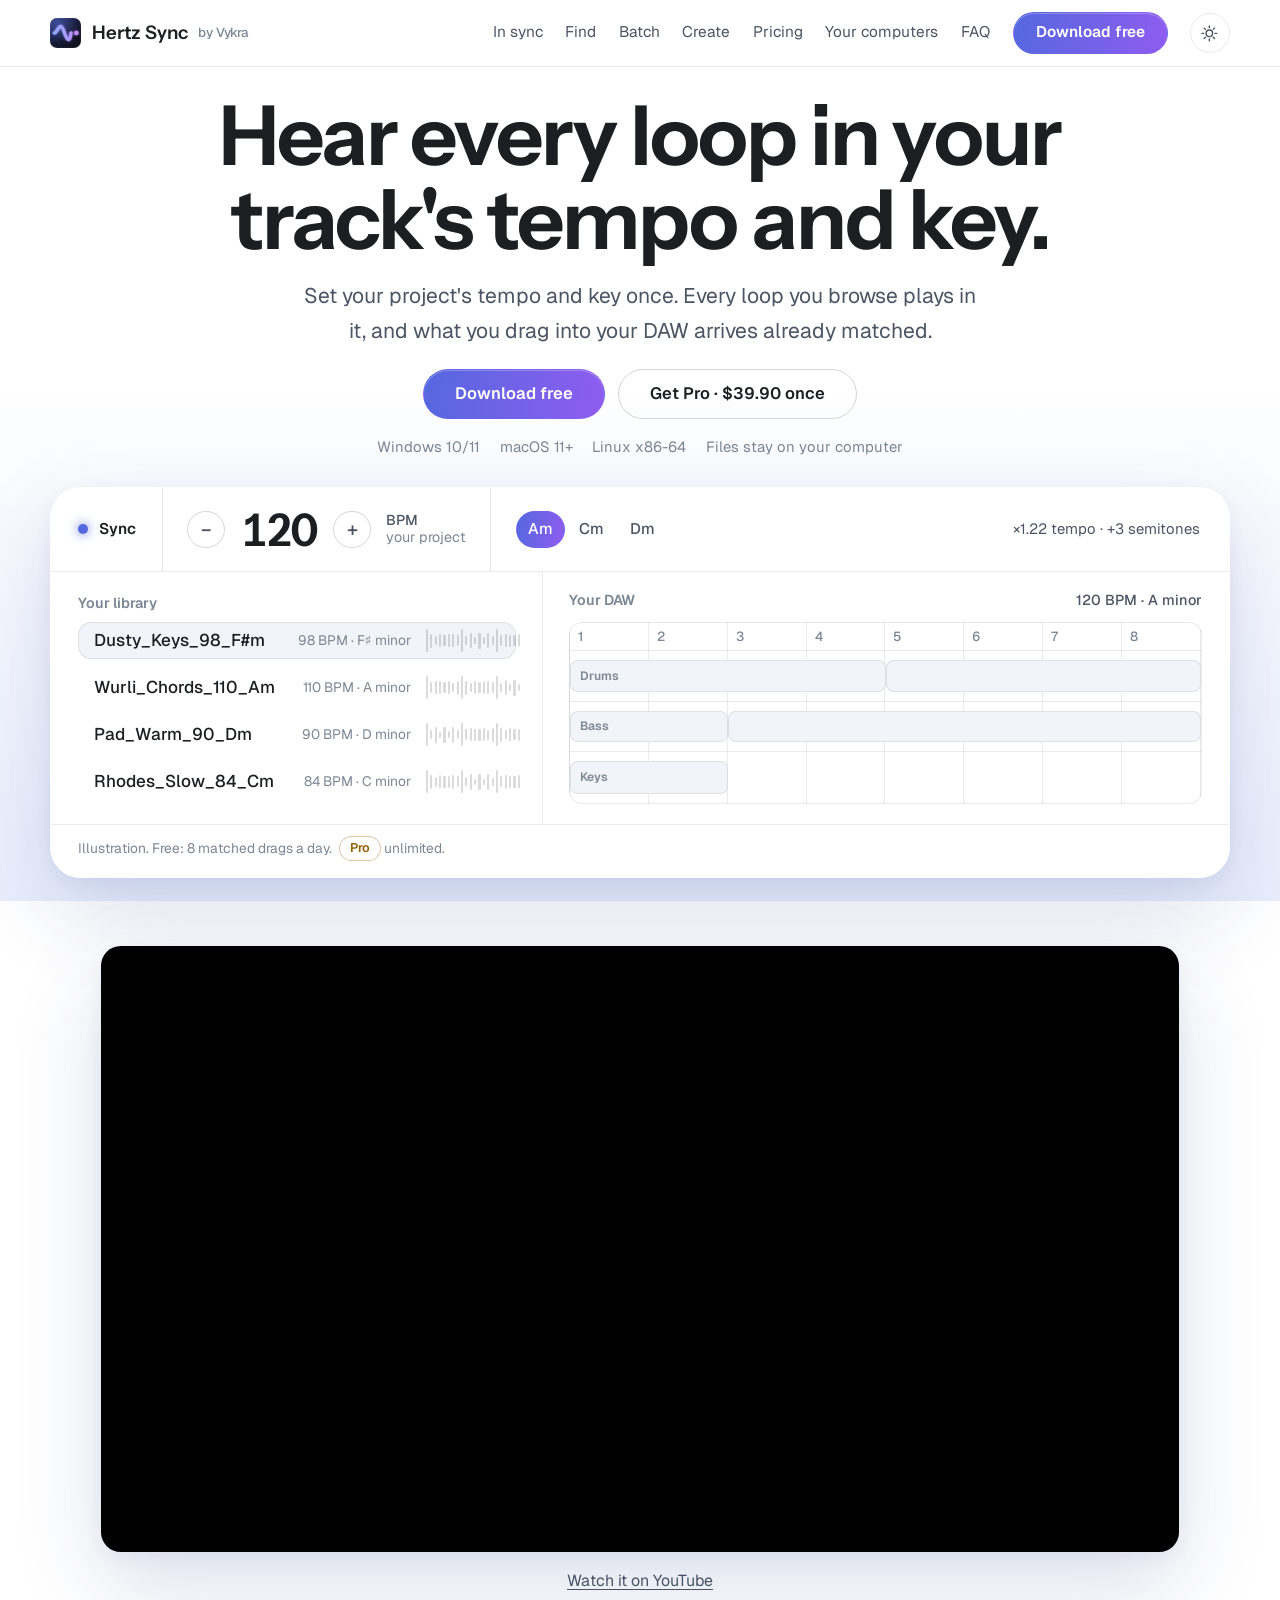
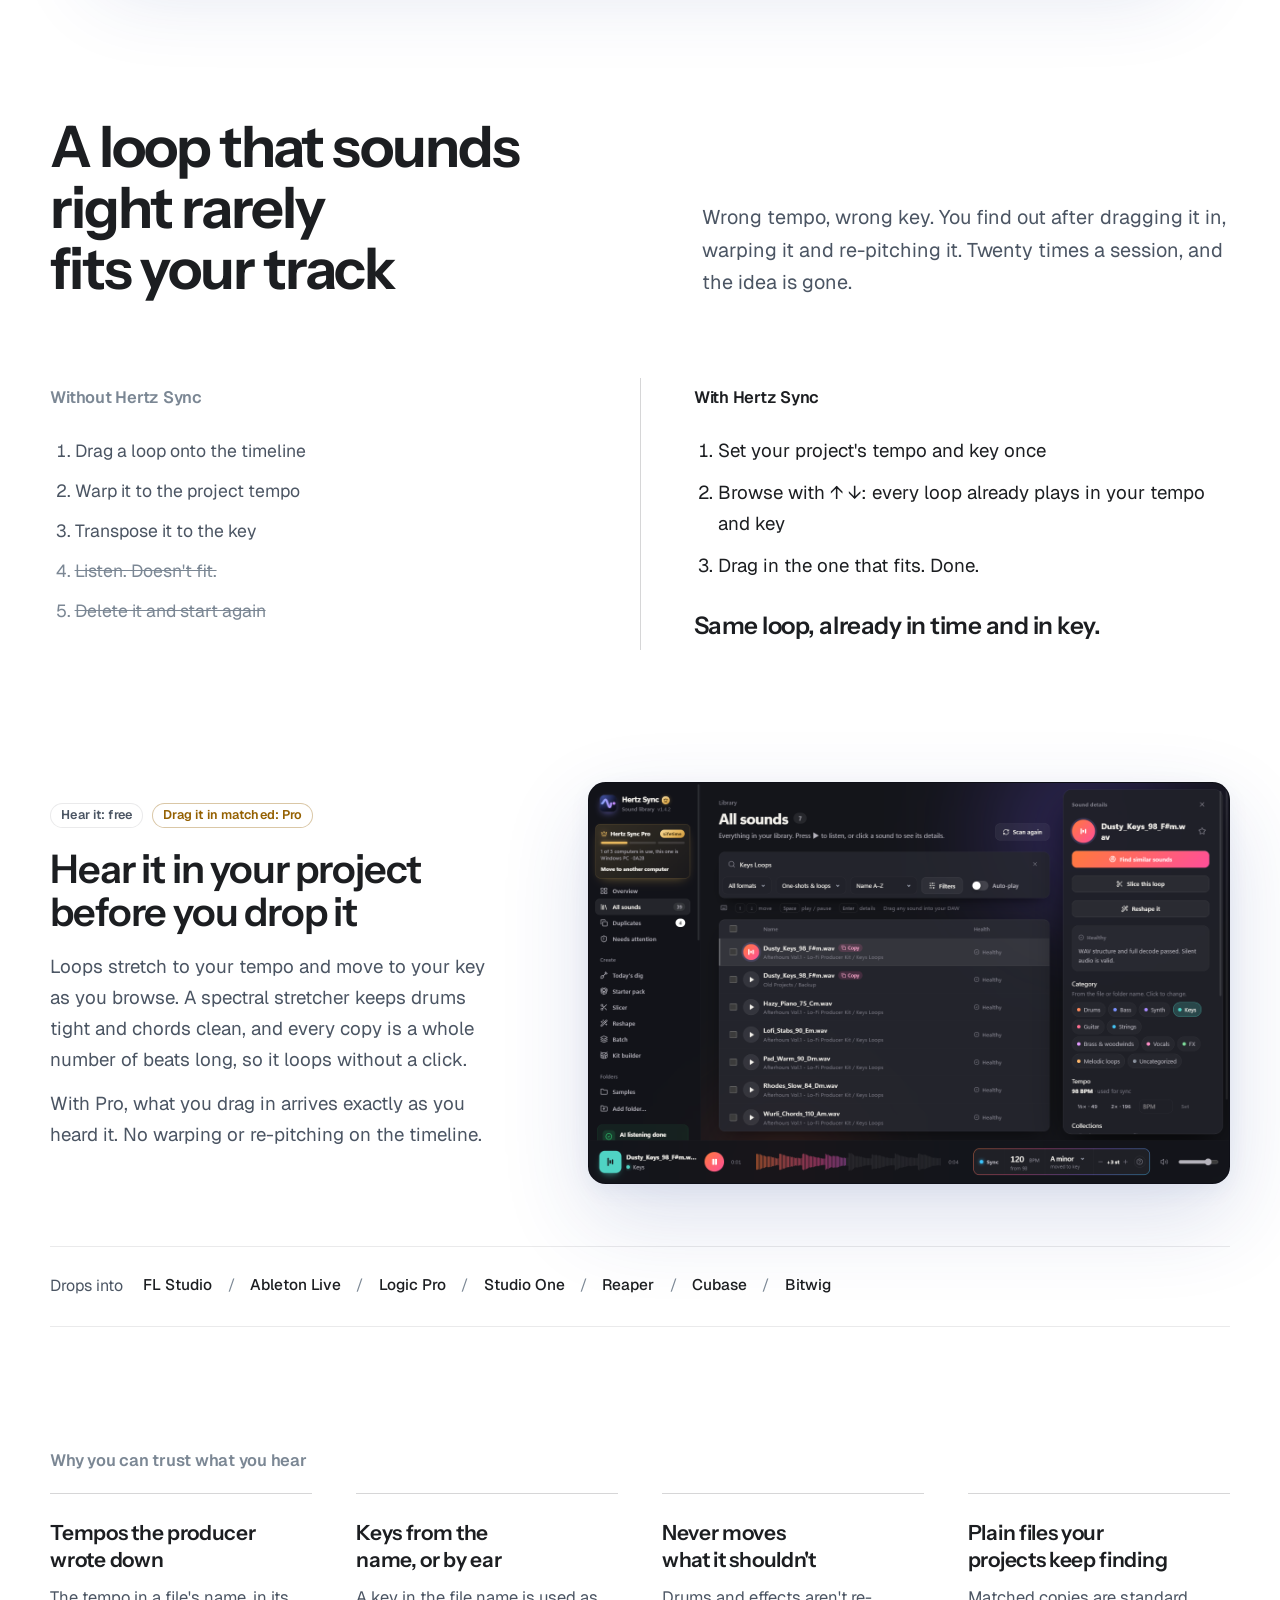
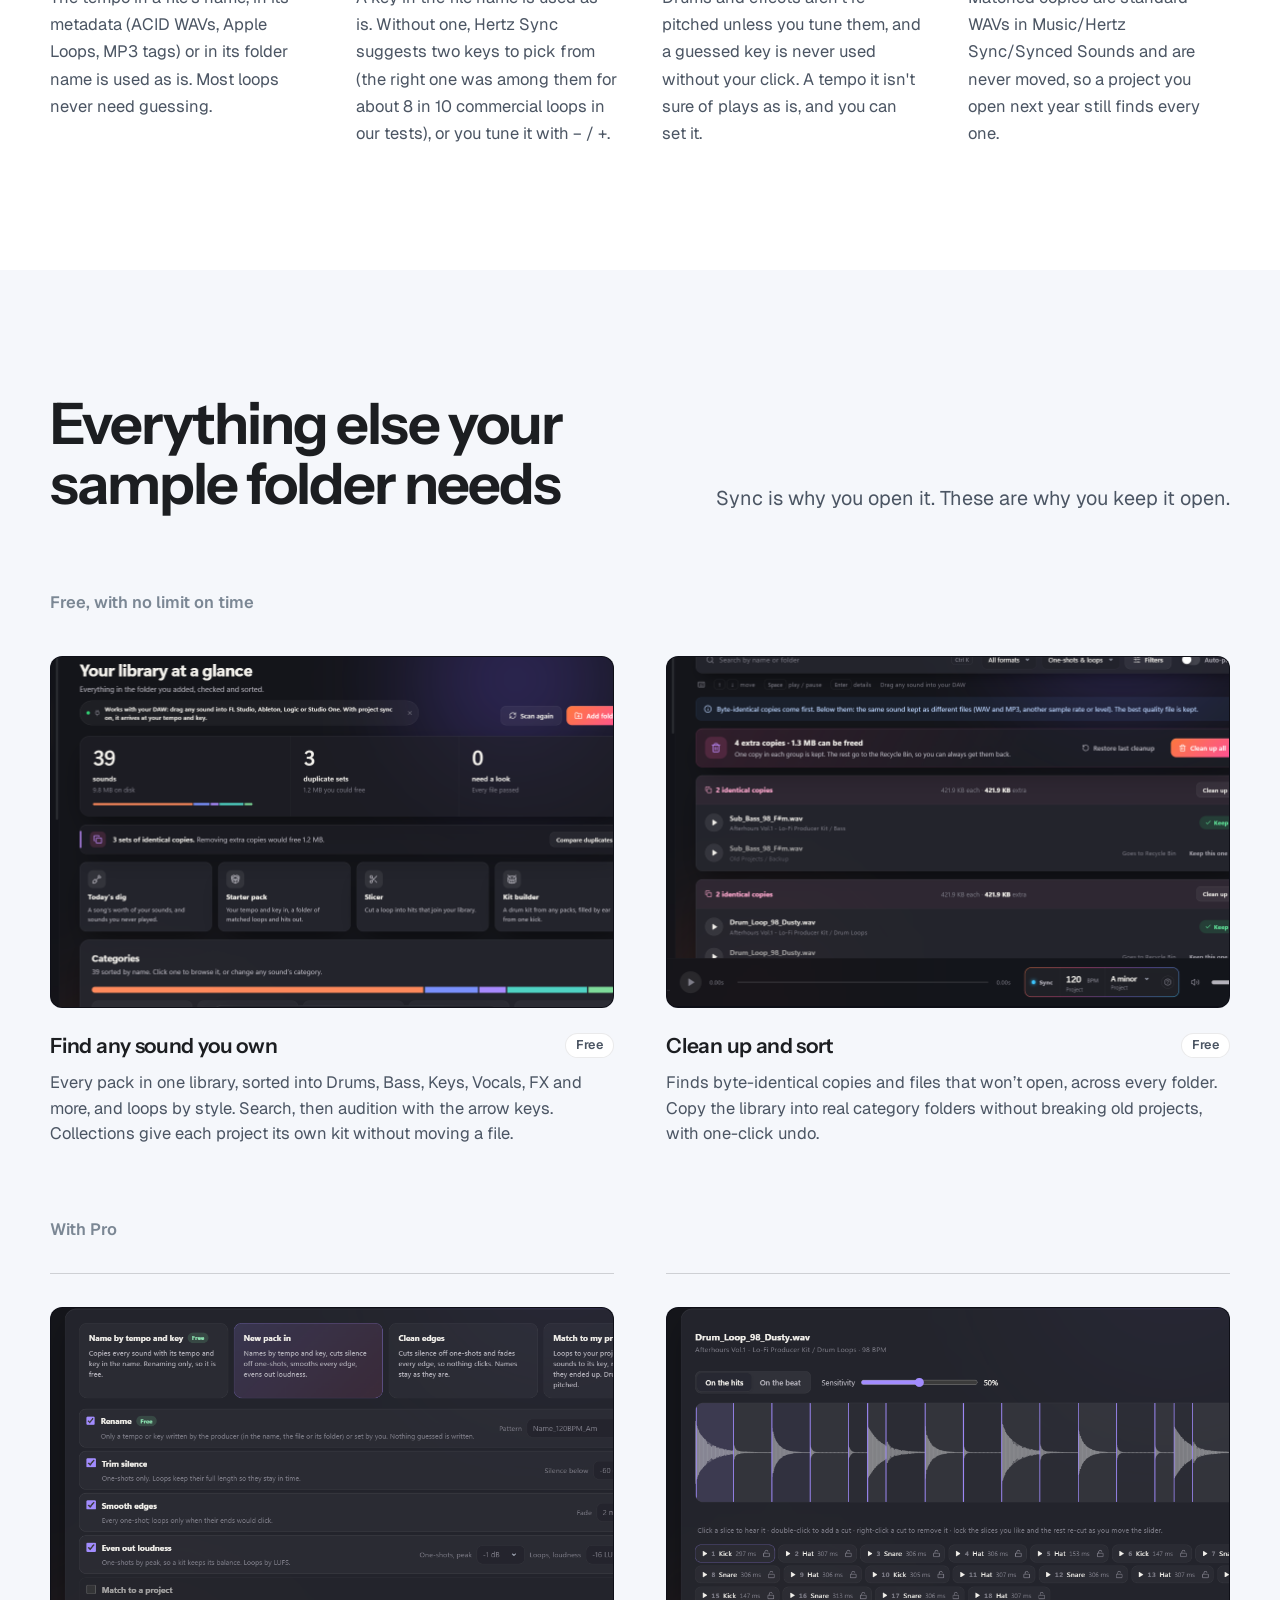
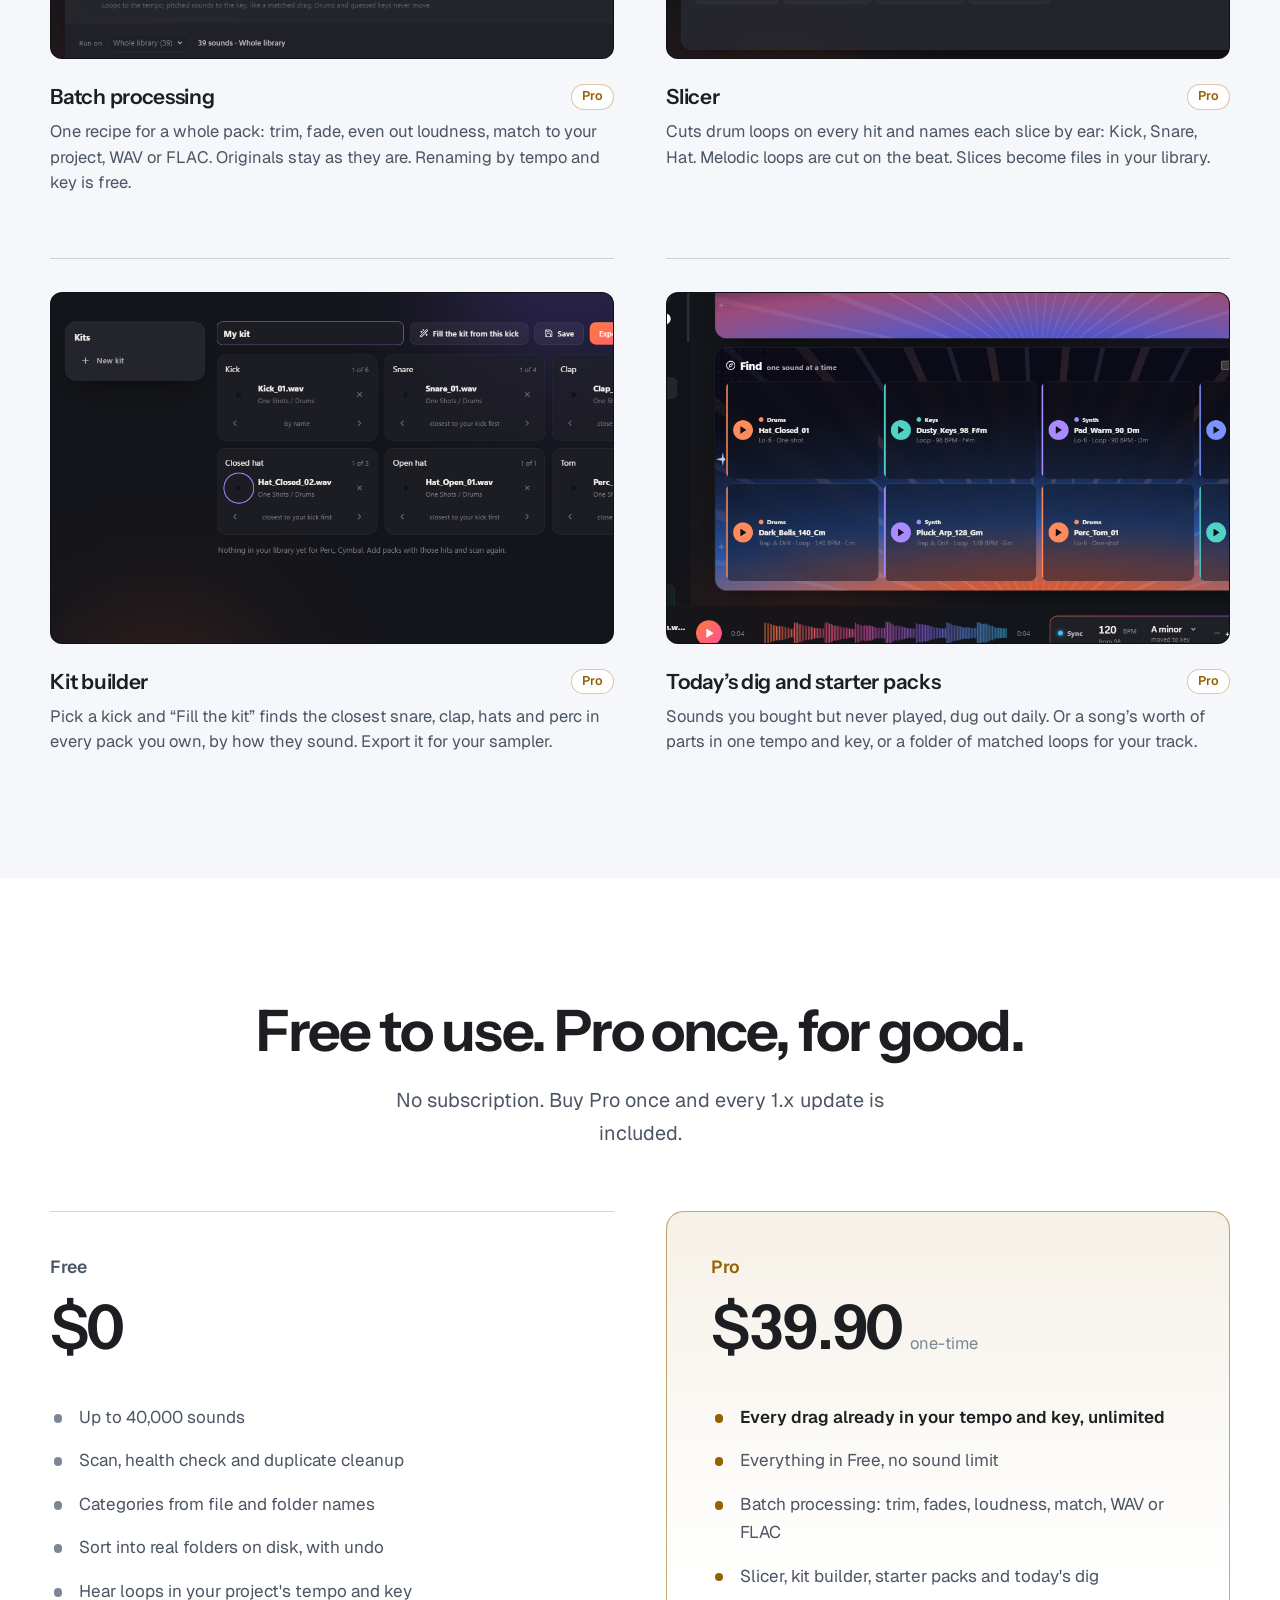
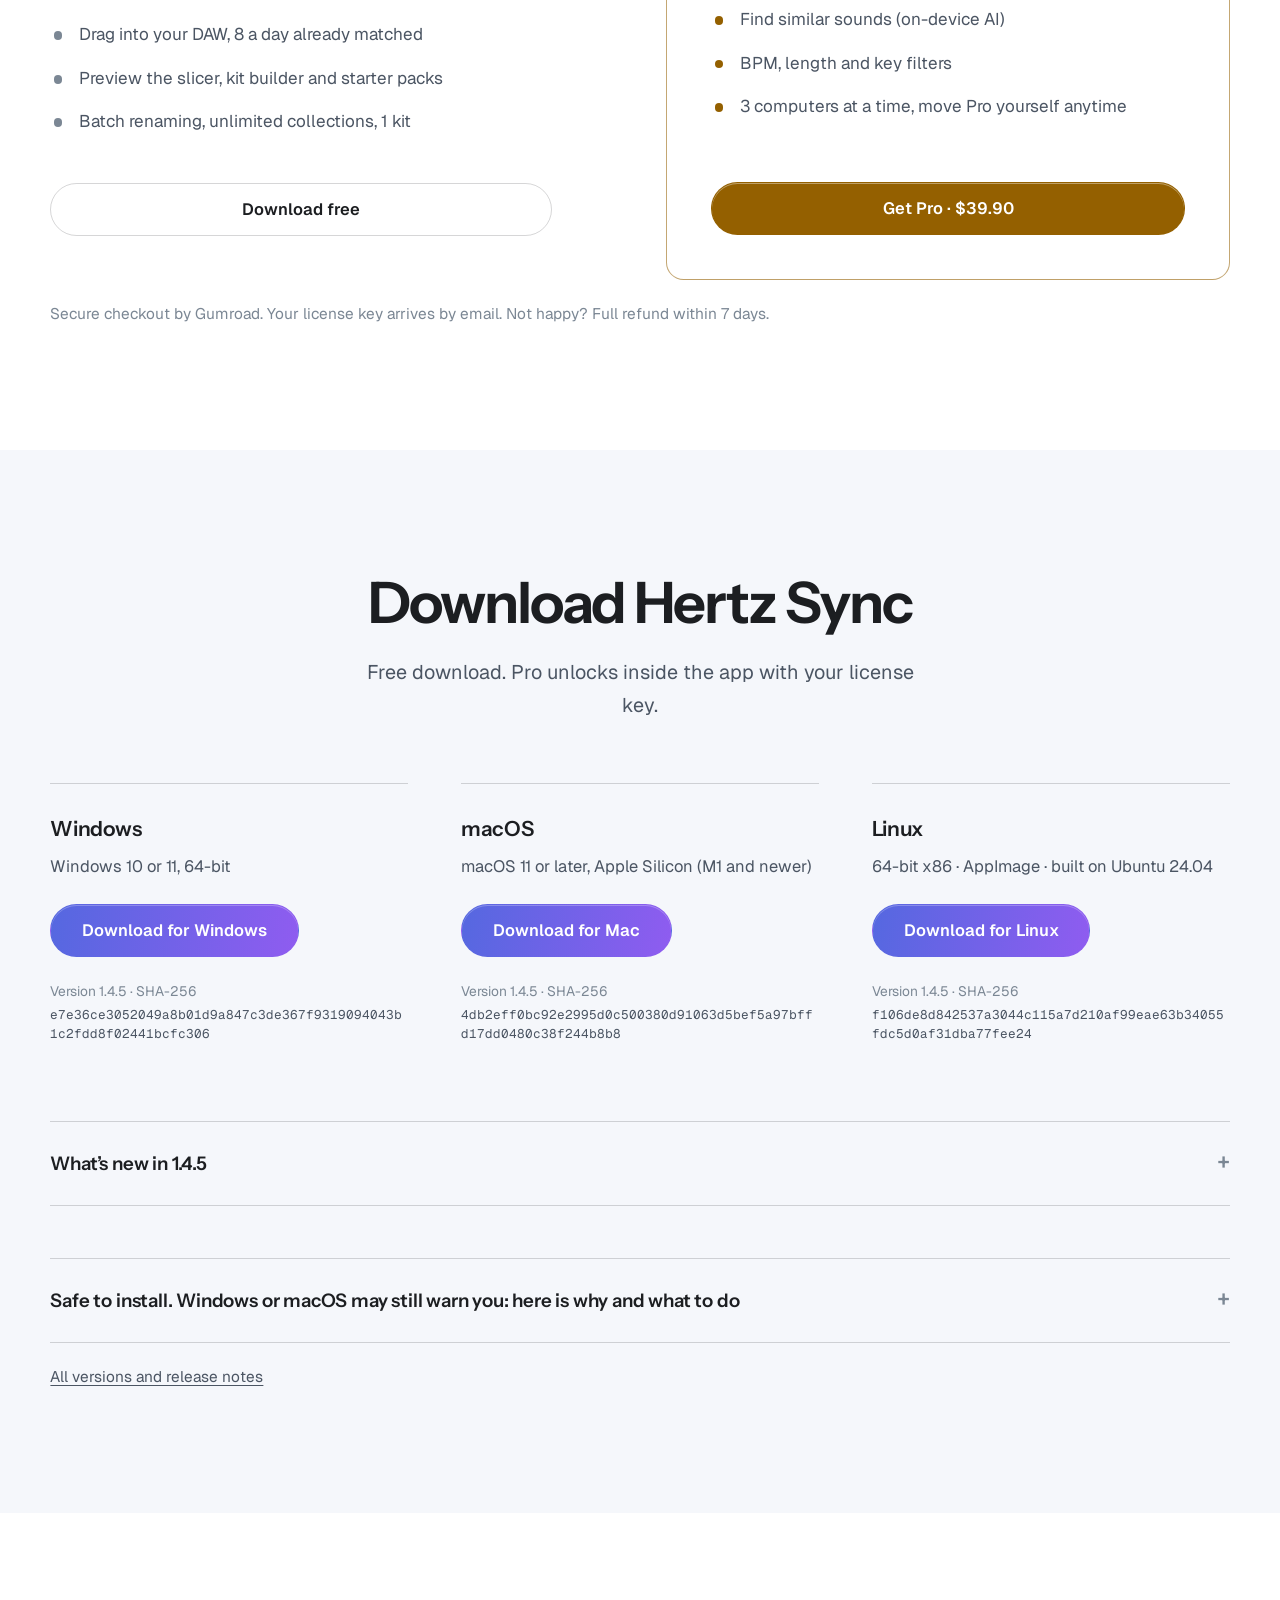
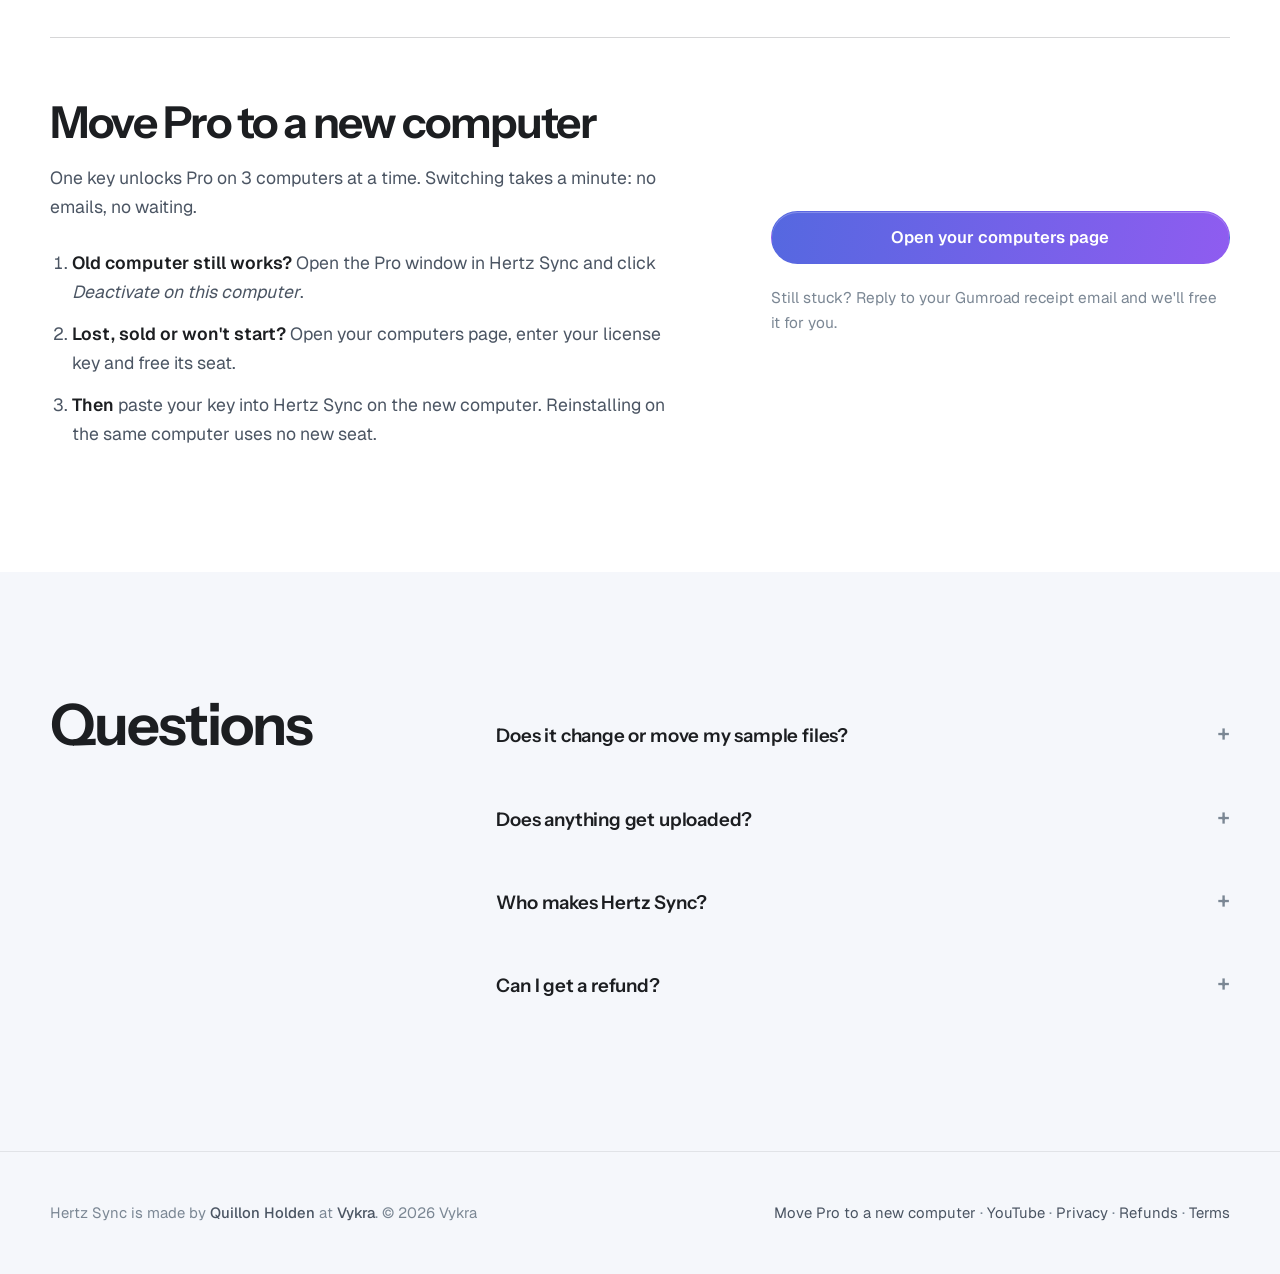
==== commit 41803cfe: "Publish 1.4.5: download hashes and what's new" ====
--- a/index.html
+++ b/index.html
@@ -1,4 +1,4 @@
-﻿<!doctype html>
+<!doctype html>
 <html lang="en">
 <head>
 <meta charset="utf-8">
@@ -205,32 +205,29 @@
     <h3>Windows</h3>
     <p>Windows 10 or 11, 64-bit</p>
     <a class="btn btn-primary" href="https://github.com/rc0900989-rgb/hertzsync/releases/latest/download/HertzSync-Setup-x64.exe">Download for Windows</a>
-    <p class="hash">Version 1.4.4 · SHA-256<br><code>0ffc6d5360f2a63ec9a5bc9091bd42209cf3163f4beafecf7f20d31776aa90b3</code></p>
+    <p class="hash">Version 1.4.5 · SHA-256<br><code>e7e36ce3052049a8b01d9a847c3de367f9319094043b1c2fdd8f02441bcfc306</code></p>
    </div>
    <div class="card">
     <h3>macOS</h3>
     <p>macOS 11 or later, Apple Silicon (M1 and newer)</p>
     <a class="btn btn-primary" href="https://github.com/rc0900989-rgb/hertzsync/releases/latest/download/HertzSync-macOS-AppleSilicon.dmg">Download for Mac</a>
-    <p class="hash">Version 1.4.4 · SHA-256<br><code>cae5620c0a0d9839edb07e828b316ae02bb731077899cdccdefef1fa2fc4c225</code></p>
+    <p class="hash">Version 1.4.5 · SHA-256<br><code>4db2eff0bc92e2995d0c500380d91063d5bef5a97bffd17dd0480c38f244b8b8</code></p>
    </div>
    <div class="card">
     <h3>Linux</h3>
     <p>64-bit x86 · AppImage · built on Ubuntu 24.04</p>
-    <a class="btn btn-primary" href="https://github.com/rc0900989-rgb/hertzsync/releases/latest/download/Hertz-Sync-1.4.4-linux-x86_64.AppImage">Download for Linux</a>
-    <p class="hash">Version 1.4.4 · SHA-256<br><code>423ca6e7dfdd8c9af5a736e17bee0b55a7be60a789ad152e4d35c716ce59f9cc</code></p>
+    <a class="btn btn-primary" href="https://github.com/rc0900989-rgb/hertzsync/releases/latest/download/Hertz-Sync-1.4.5-linux-x86_64.AppImage">Download for Linux</a>
+    <p class="hash">Version 1.4.5 · SHA-256<br><code>f106de8d842537a3044c115a7d210af99eae63b34055fdc5d0af31dba77fee24</code></p>
    </div>
   </div>
   <details class="safe" id="whats-new">
-   <summary>What’s new in 1.4.4</summary>
+   <summary>What’s new in 1.4.5</summary>
    <div class="safe-body">
-    <p>Fixes for the things that used to go wrong quietly.</p>
-    <ul>
-     <li><strong>Search finds words with an “s”.</strong> “bass” and “snare” now return what they should, and the counts beside the filters agree with the results.</li>
-     <li><strong>The first duplicate cleanup on a Mac goes through.</strong> macOS now asks for the permission it needs instead of stopping the app, and the undo step is saved before anything is deleted, so a cleanup can always be undone.</li>
-     <li><strong>Your library is harder to lose.</strong> A version upgrade is now all-or-nothing, a backup is kept beside the library, and a damaged library is detected at launch and recovered from that backup, with a message saying where it is.</li>
-     <li><strong>One Hertz Sync at a time.</strong> Opening it again brings the existing window forward. If the library is busy, the app says so in plain words instead of showing a database error.</li>
-     <li><strong>Browsing keeps its place.</strong> Pages remember your filters and scroll position, and holding ↓ auditions through sounds without waiting for the previous one to finish.</li>
-     <li><strong>Dragging on the free plan.</strong> If today’s matched drags can’t cover the selection, nothing is dragged — no mix of originals and matched copies. And when a newer version is out, the notice stays until you download it or close it.</li>
+    <p>Keep the app on top, and hear everything on Linux.</p>
+    <ul>
+     <li><strong>Keep Hertz Sync on top.</strong> A pin in the title bar holds the window above your DAW while you audition and drag.</li>
+     <li><strong>Linux now plays every sound.</strong> Preview audio — the play button, arrow-key auditioning, synced loops, and the Slicer, Reshape, Drum Chart and Batch previews — was silently broken on Linux. It now plays like Windows and macOS, and the AppImage bundles what WAV playback and CLAP analysis need.</li>
+     <li><strong>Browsing stays where you put it.</strong> The list no longer jumps back to the top right after you switch pages, and Space reliably pauses and resumes.</li>
     </ul>
     <p><a href="https://github.com/rc0900989-rgb/hertzsync/releases">All versions and release notes</a></p>
    </div>
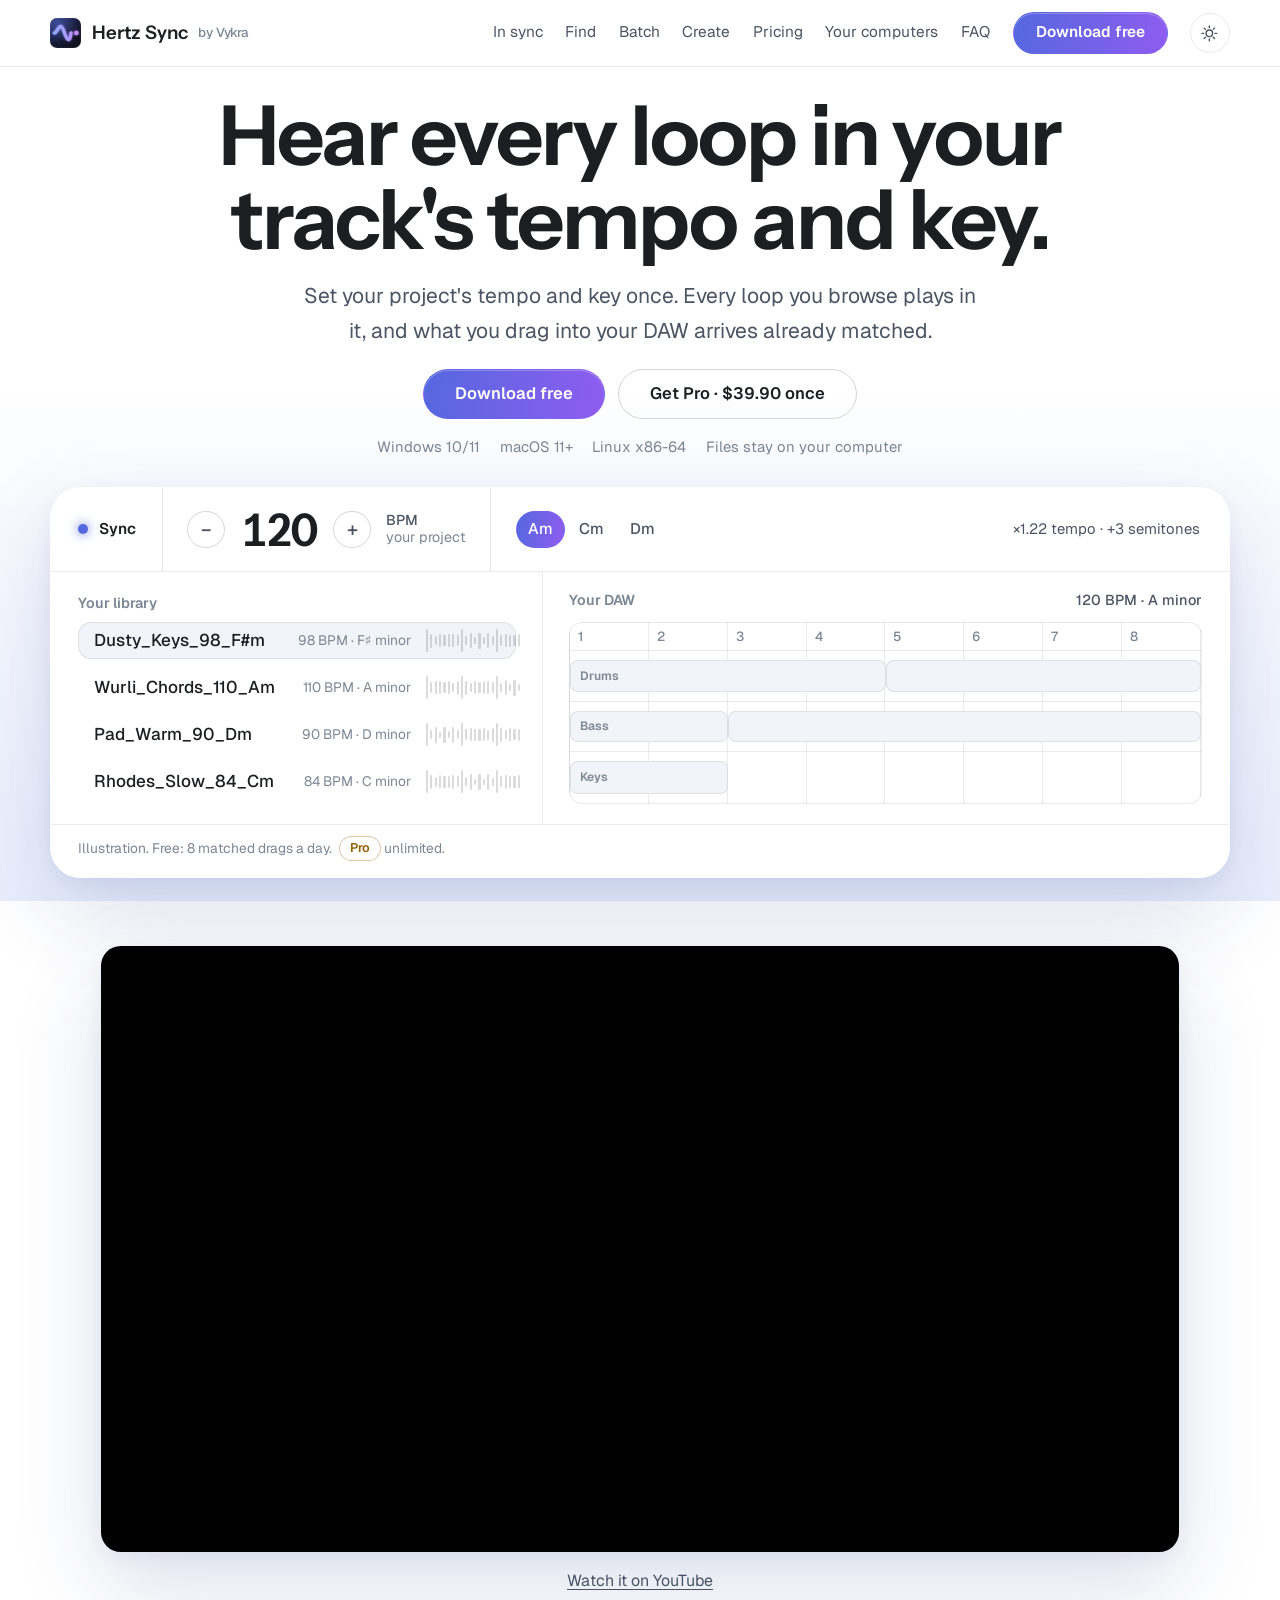
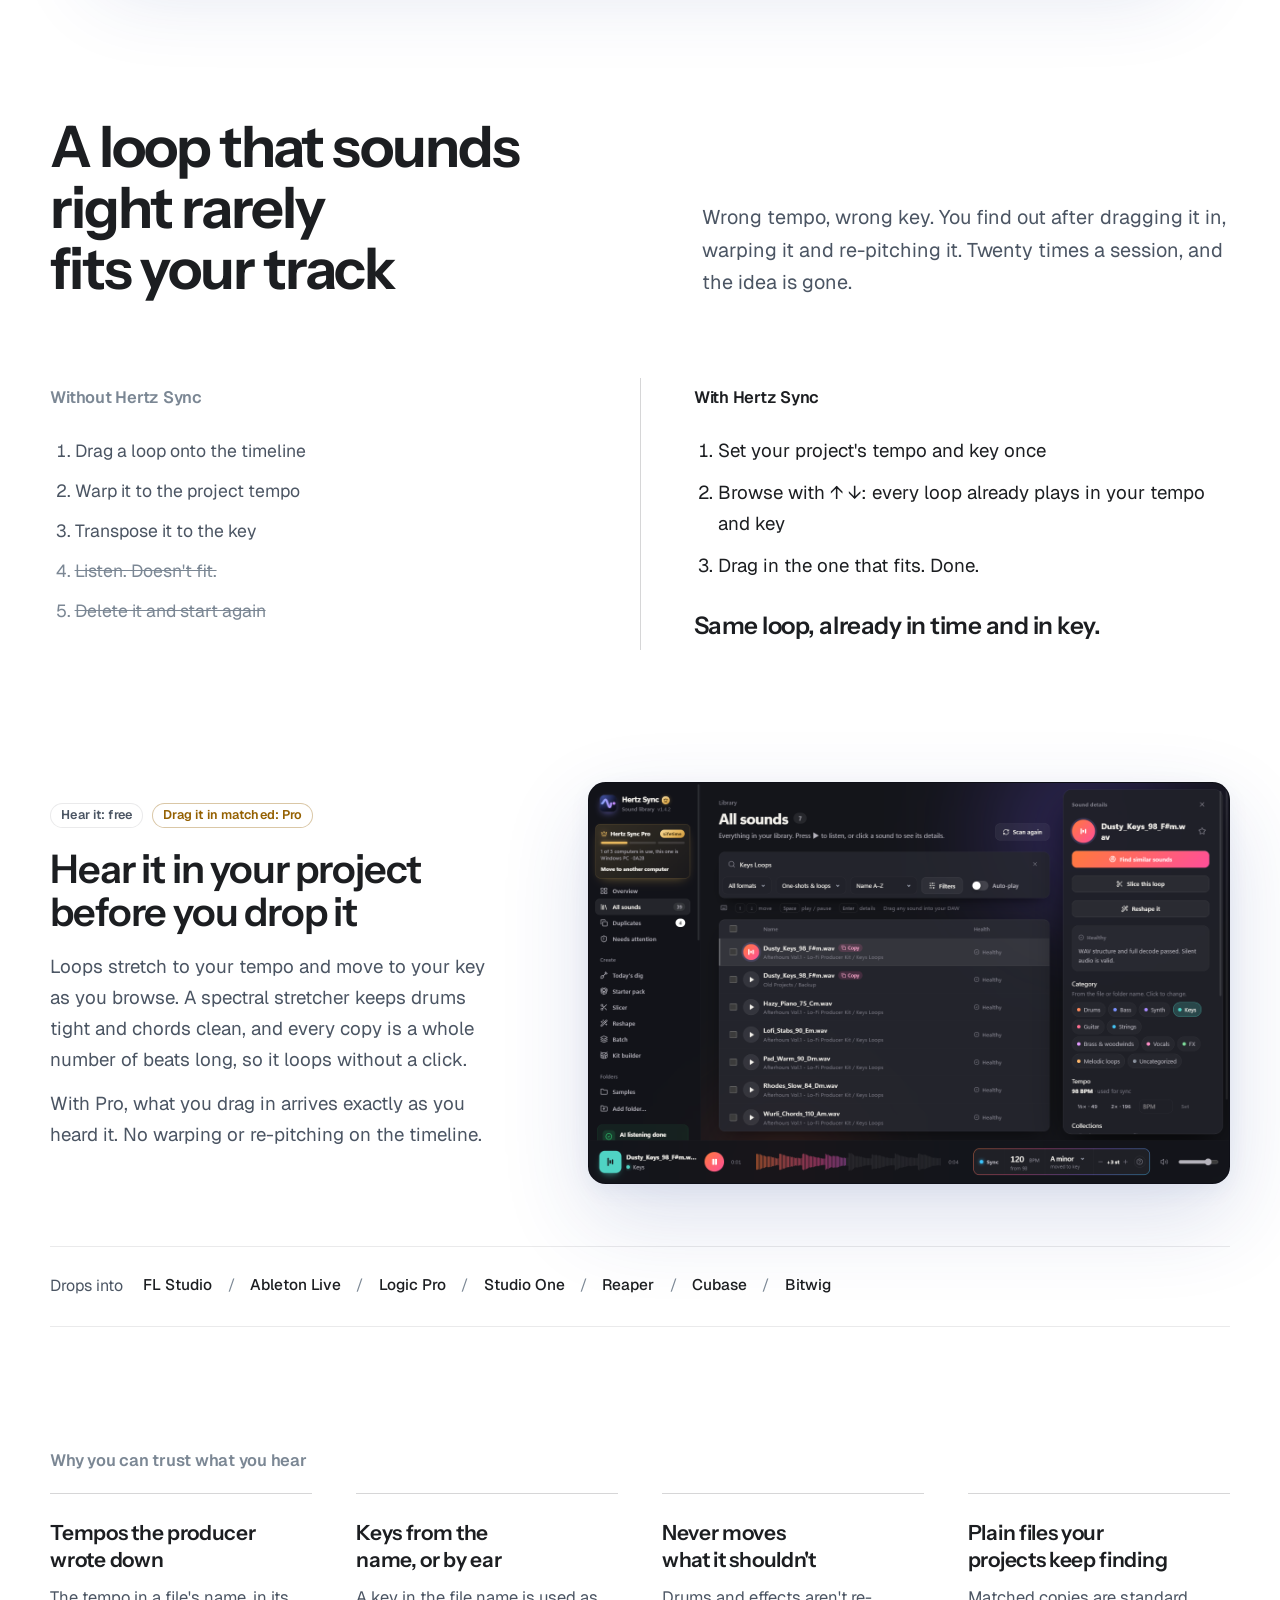
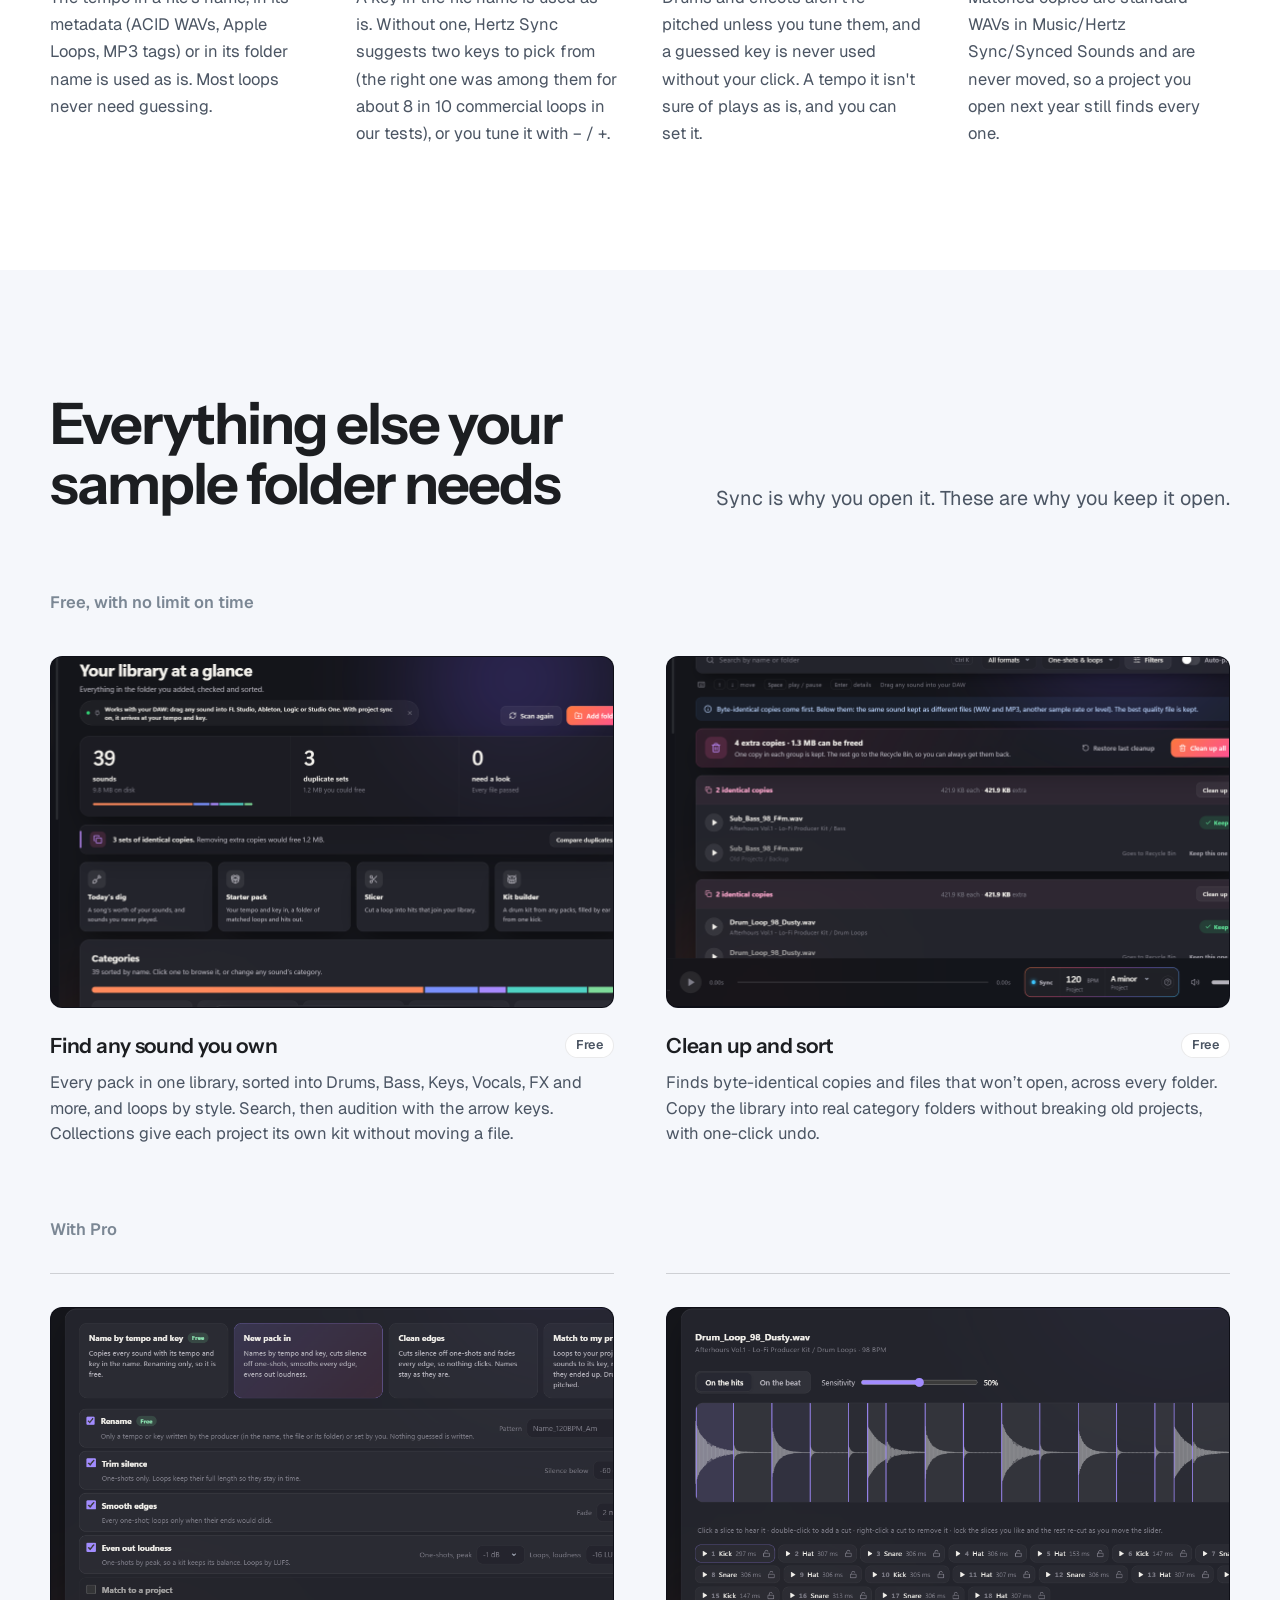
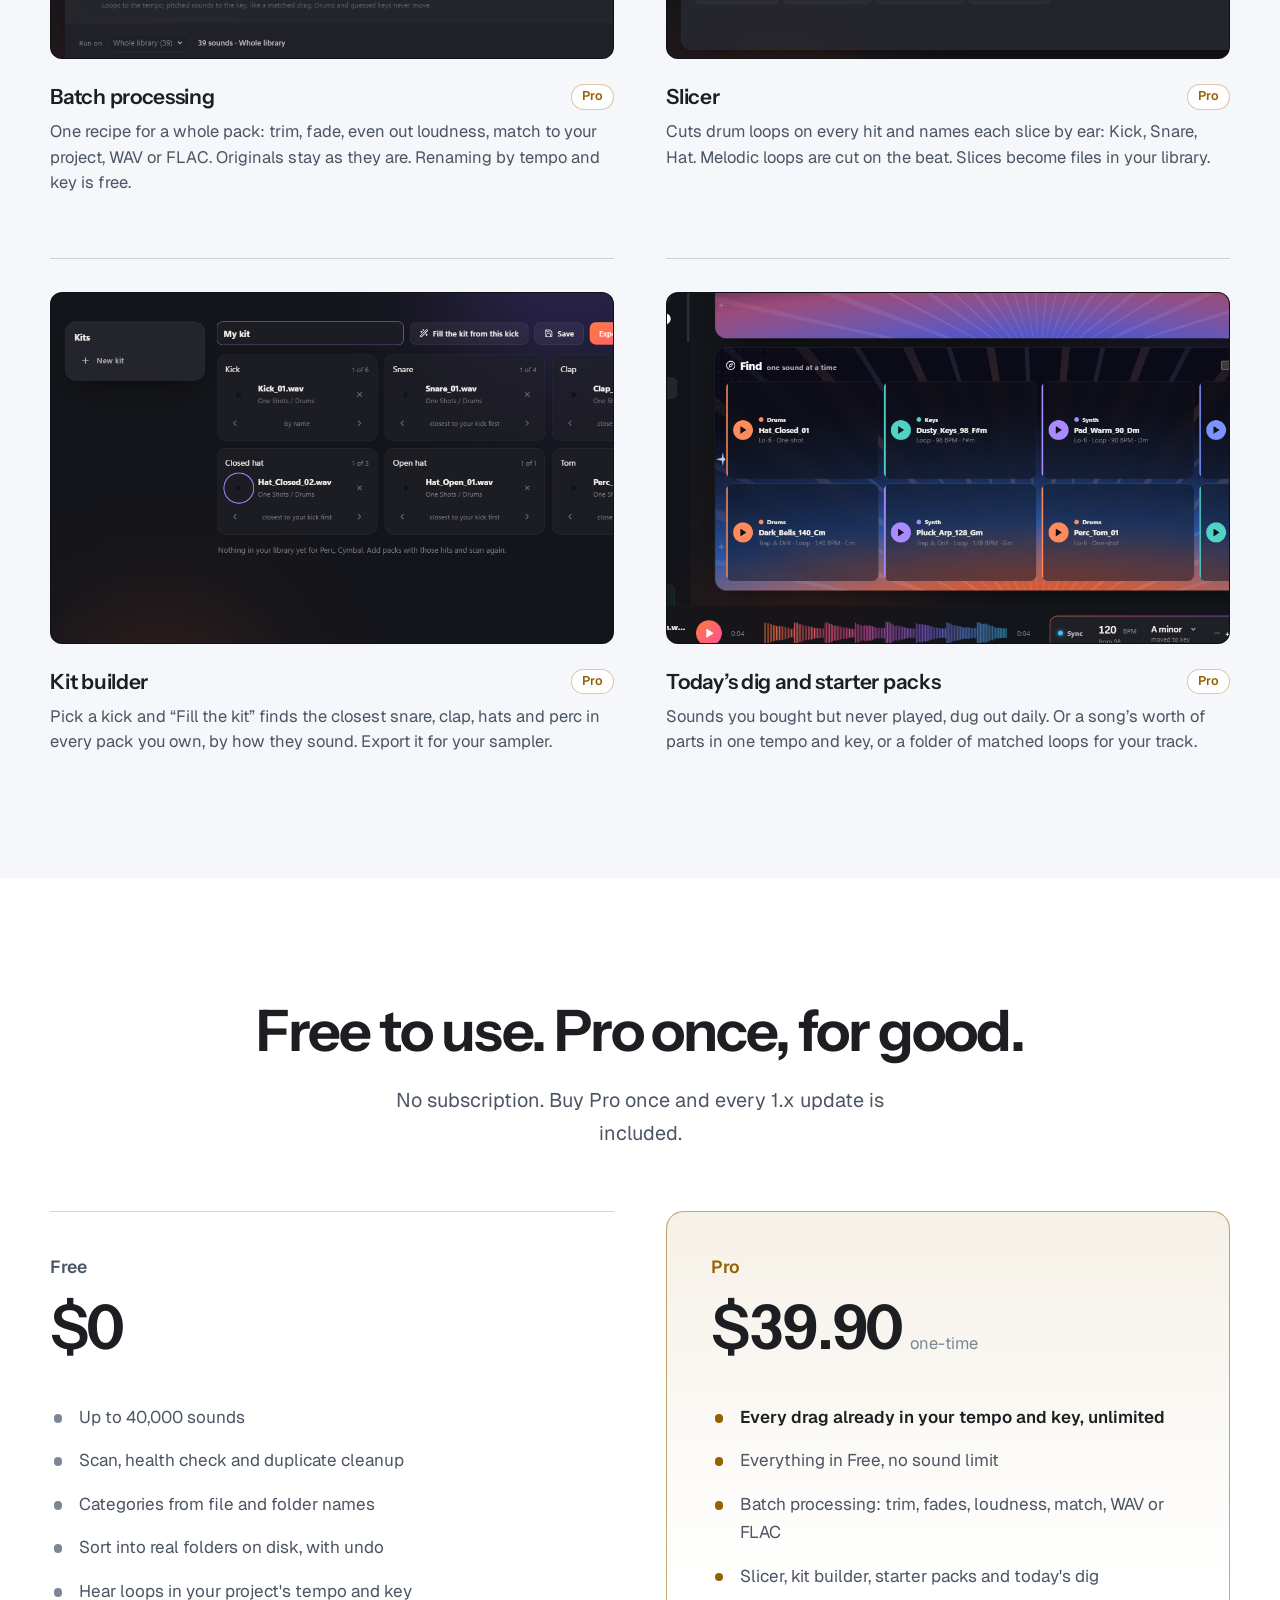
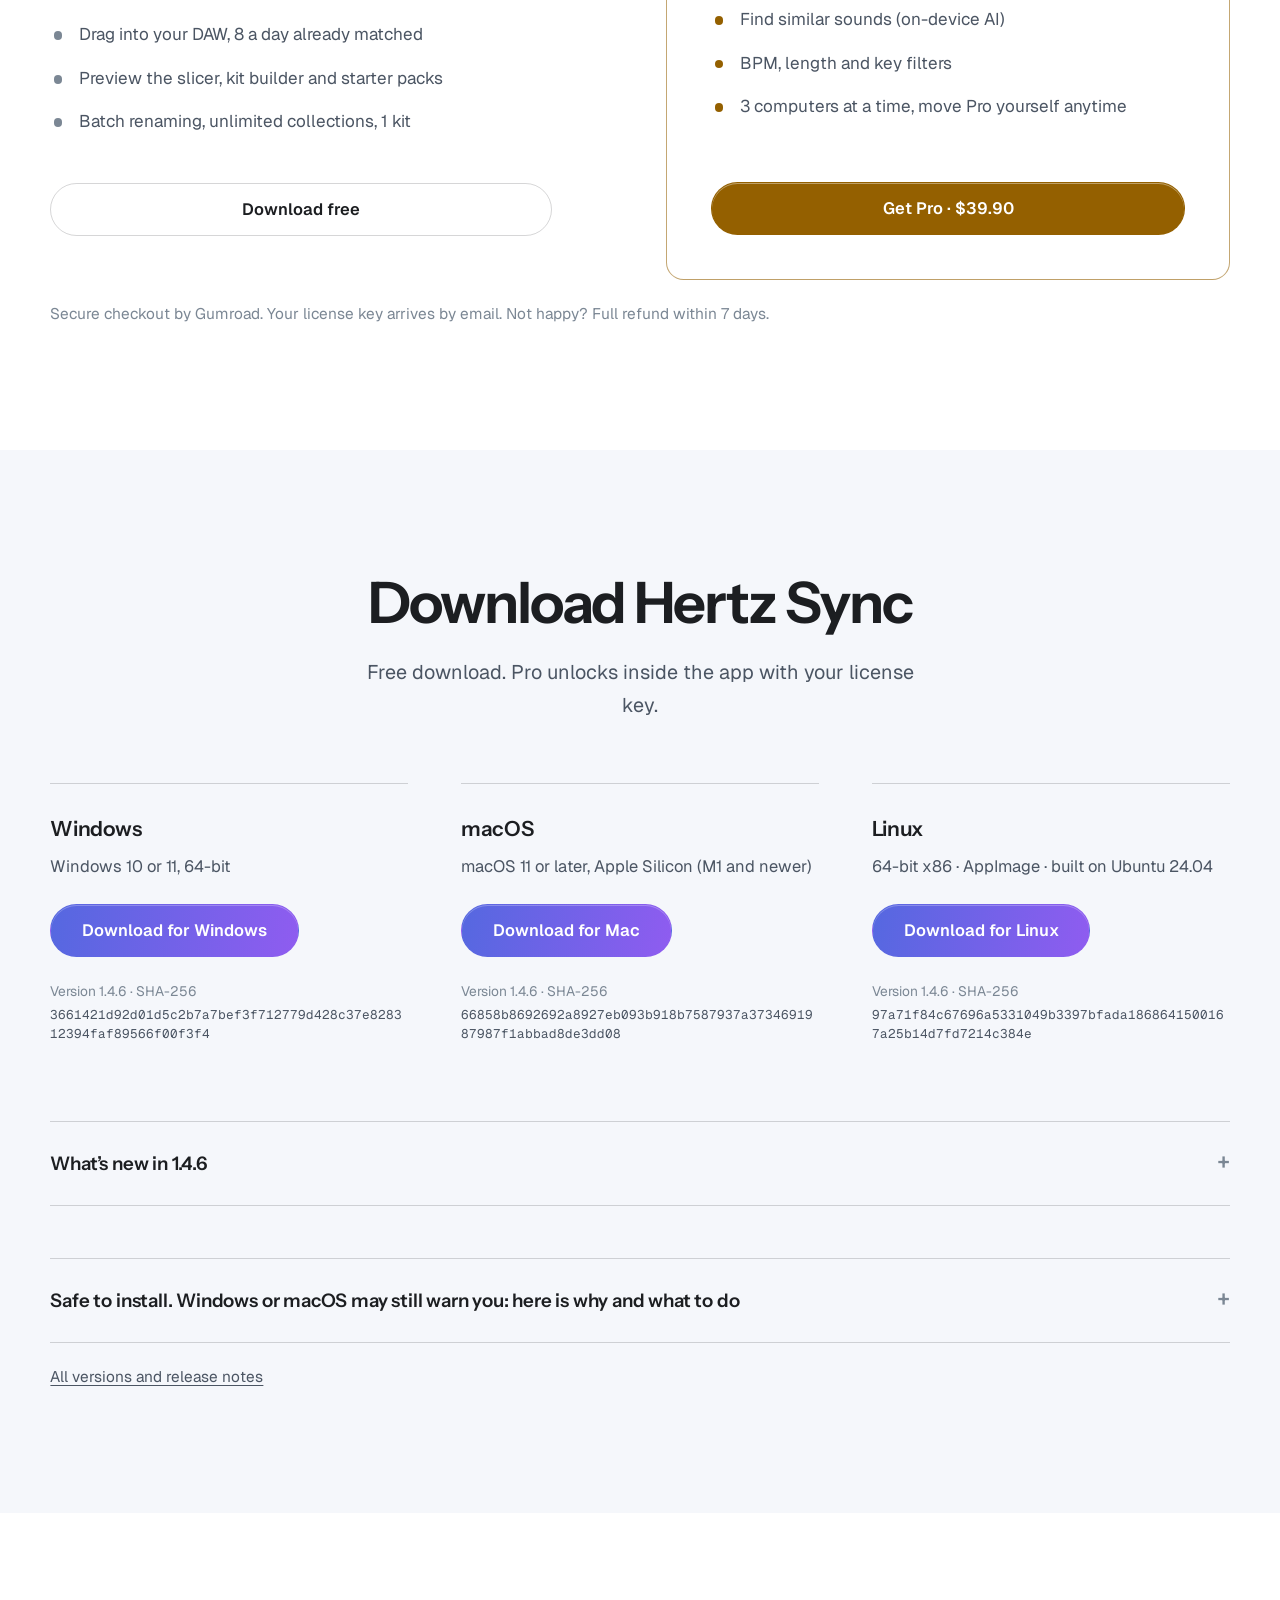
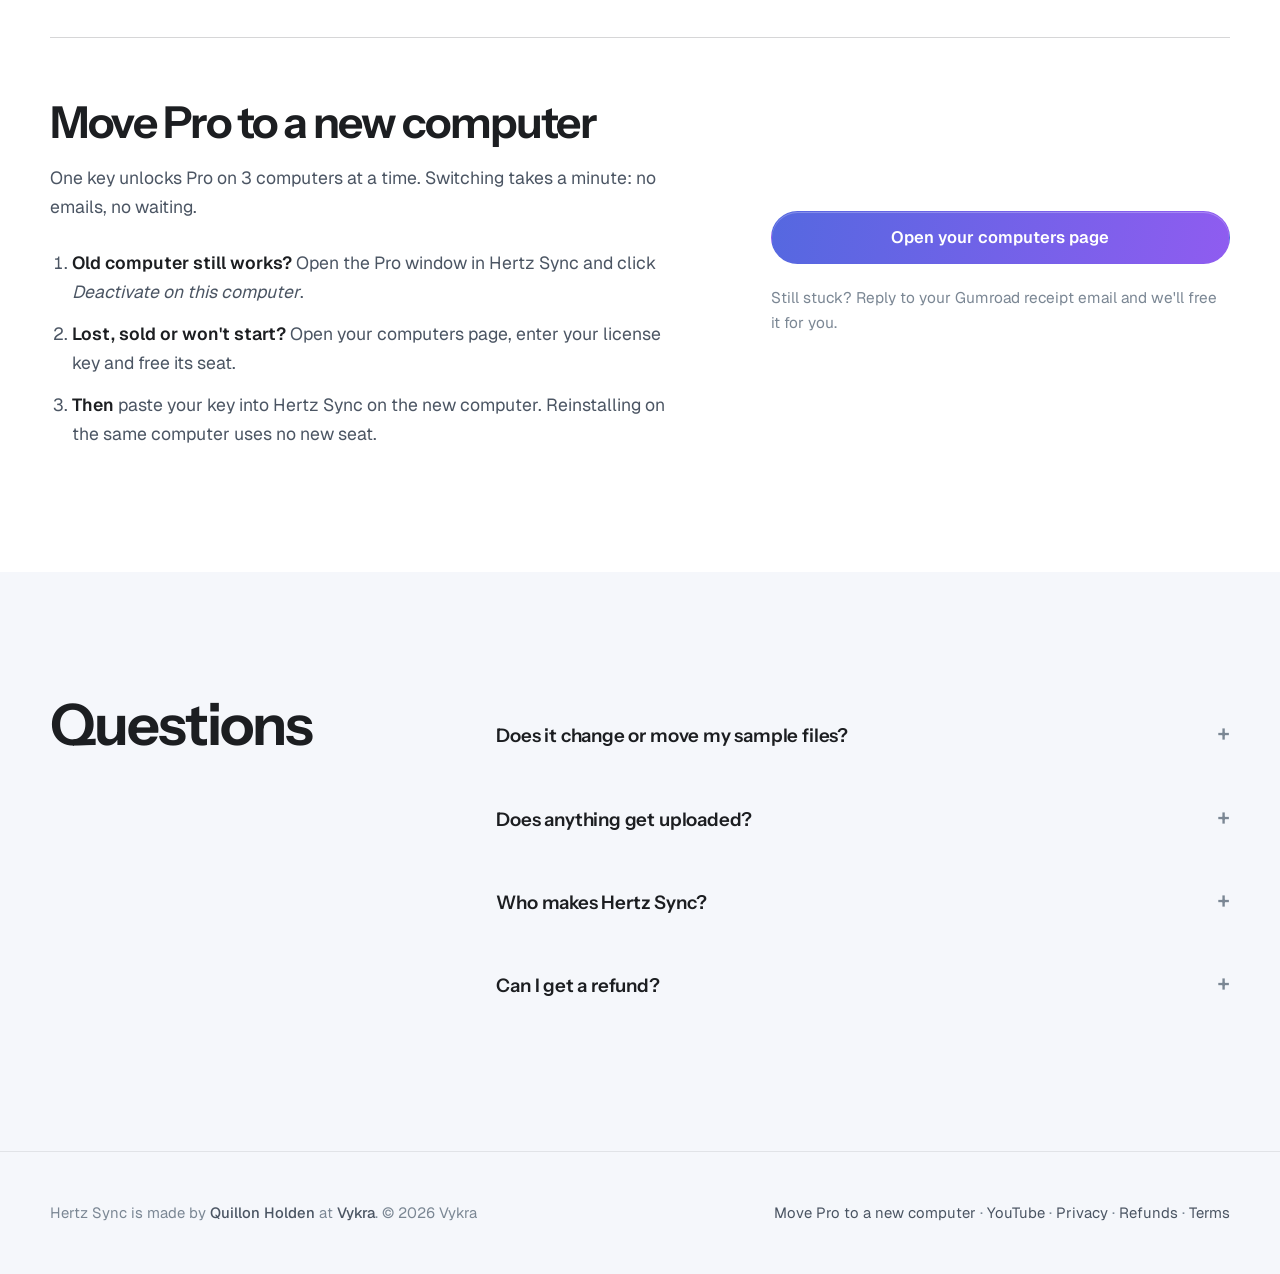
==== commit a4449ca8: "Publish 1.4.6: download hashes and what's new" ====
--- a/index.html
+++ b/index.html
@@ -205,29 +205,28 @@
     <h3>Windows</h3>
     <p>Windows 10 or 11, 64-bit</p>
     <a class="btn btn-primary" href="https://github.com/rc0900989-rgb/hertzsync/releases/latest/download/HertzSync-Setup-x64.exe">Download for Windows</a>
-    <p class="hash">Version 1.4.5 · SHA-256<br><code>e7e36ce3052049a8b01d9a847c3de367f9319094043b1c2fdd8f02441bcfc306</code></p>
+    <p class="hash">Version 1.4.6 · SHA-256<br><code>3661421d92d01d5c2b7a7bef3f712779d428c37e828312394faf89566f00f3f4</code></p>
    </div>
    <div class="card">
     <h3>macOS</h3>
     <p>macOS 11 or later, Apple Silicon (M1 and newer)</p>
     <a class="btn btn-primary" href="https://github.com/rc0900989-rgb/hertzsync/releases/latest/download/HertzSync-macOS-AppleSilicon.dmg">Download for Mac</a>
-    <p class="hash">Version 1.4.5 · SHA-256<br><code>4db2eff0bc92e2995d0c500380d91063d5bef5a97bffd17dd0480c38f244b8b8</code></p>
+    <p class="hash">Version 1.4.6 · SHA-256<br><code>66858b8692692a8927eb093b918b7587937a3734691987987f1abbad8de3dd08</code></p>
    </div>
    <div class="card">
     <h3>Linux</h3>
     <p>64-bit x86 · AppImage · built on Ubuntu 24.04</p>
-    <a class="btn btn-primary" href="https://github.com/rc0900989-rgb/hertzsync/releases/latest/download/Hertz-Sync-1.4.5-linux-x86_64.AppImage">Download for Linux</a>
-    <p class="hash">Version 1.4.5 · SHA-256<br><code>f106de8d842537a3044c115a7d210af99eae63b34055fdc5d0af31dba77fee24</code></p>
+    <a class="btn btn-primary" href="https://github.com/rc0900989-rgb/hertzsync/releases/latest/download/Hertz-Sync-1.4.6-linux-x86_64.AppImage">Download for Linux</a>
+    <p class="hash">Version 1.4.6 · SHA-256<br><code>97a71f84c67696a5331049b3397bfada1868641500167a25b14d7fd7214c384e</code></p>
    </div>
   </div>
   <details class="safe" id="whats-new">
-   <summary>What’s new in 1.4.5</summary>
+   <summary>What’s new in 1.4.6</summary>
    <div class="safe-body">
-    <p>Keep the app on top, and hear everything on Linux.</p>
-    <ul>
-     <li><strong>Keep Hertz Sync on top.</strong> A pin in the title bar holds the window above your DAW while you audition and drag.</li>
-     <li><strong>Linux now plays every sound.</strong> Preview audio — the play button, arrow-key auditioning, synced loops, and the Slicer, Reshape, Drum Chart and Batch previews — was silently broken on Linux. It now plays like Windows and macOS, and the AppImage bundles what WAV playback and CLAP analysis need.</li>
-     <li><strong>Browsing stays where you put it.</strong> The list no longer jumps back to the top right after you switch pages, and Space reliably pauses and resumes.</li>
+    <p>Search stays fast on a large library.</p>
+    <ul>
+     <li><strong>Faster on big libraries.</strong> The sidebar counts now update once per library change instead of on every keystroke, and AI-listening reloads keep the sounds that did not change instead of rebuilding the whole list.</li>
+     <li><strong>From 1.4.5:</strong> the always-on-top title bar, Linux preview audio (every preview now plays), the bundled media framework and ONNX Runtime for Linux, and the scroll and Space fixes.</li>
     </ul>
     <p><a href="https://github.com/rc0900989-rgb/hertzsync/releases">All versions and release notes</a></p>
    </div>
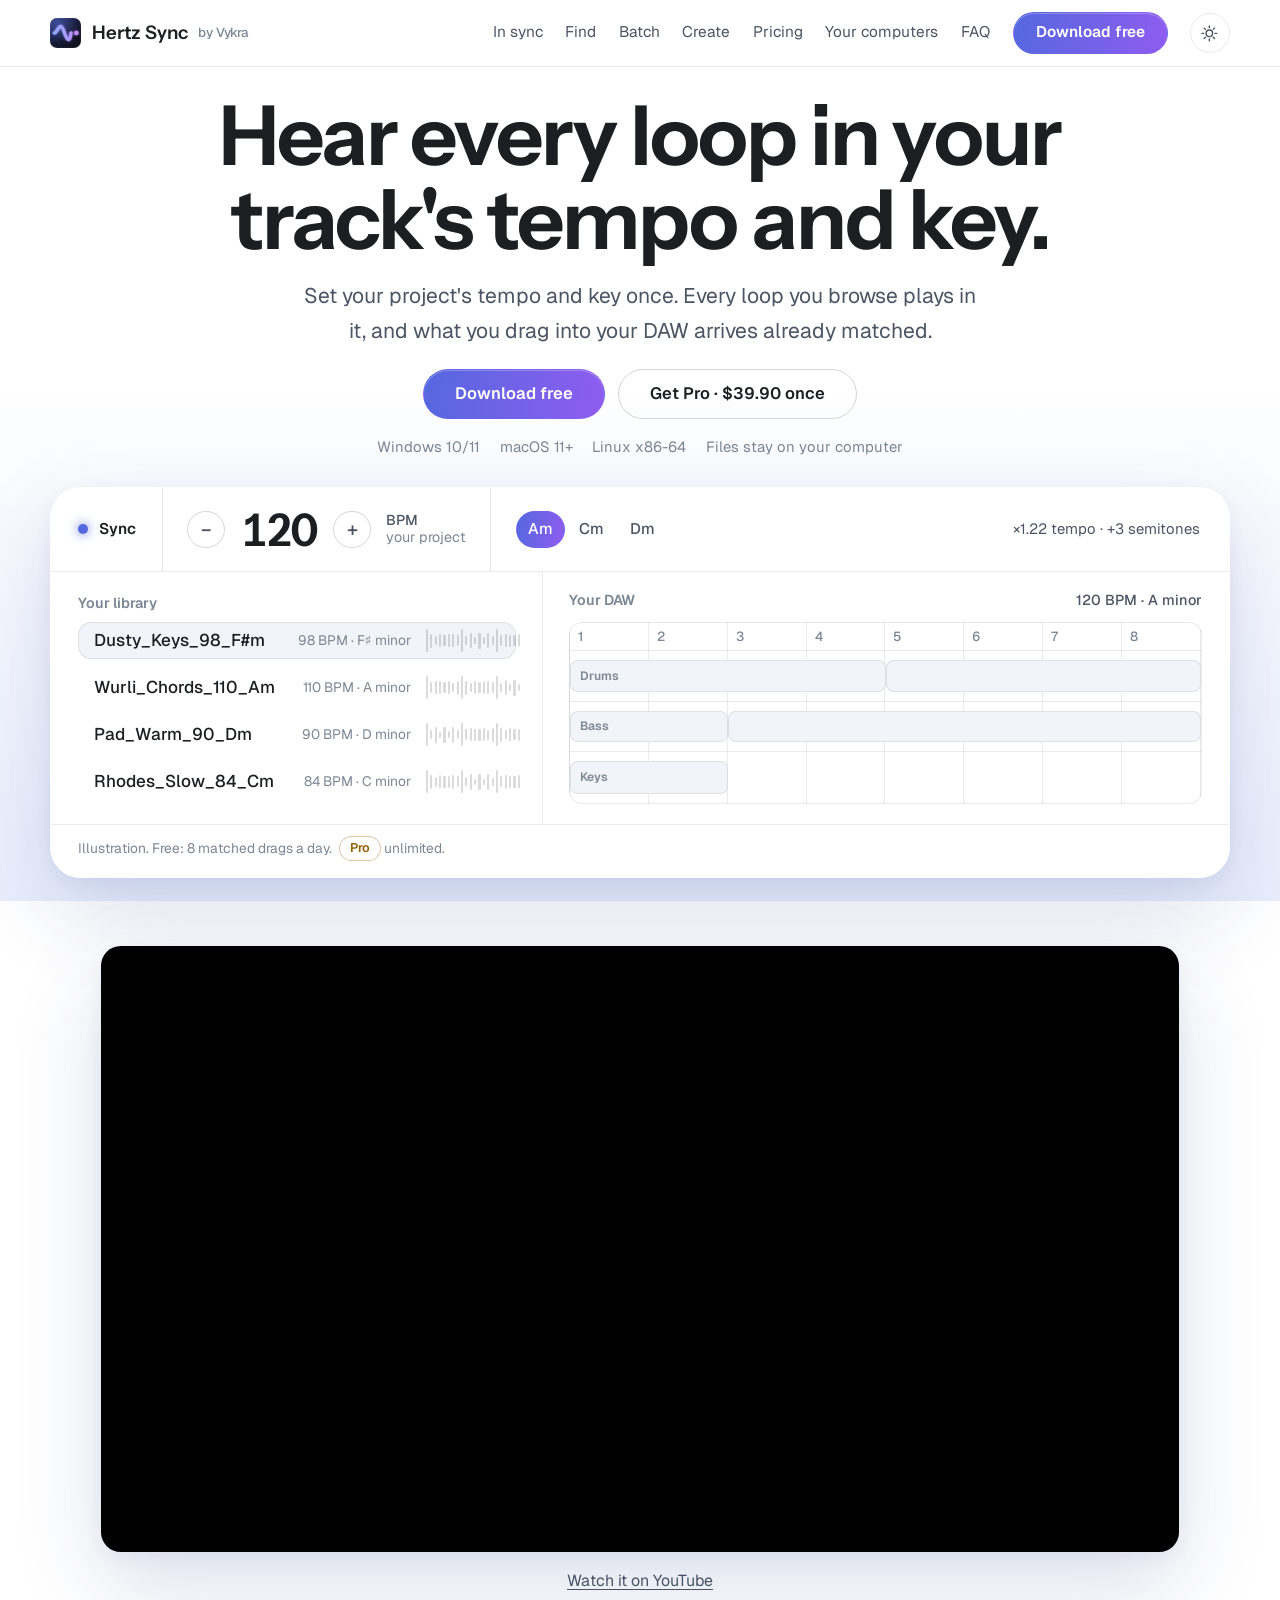
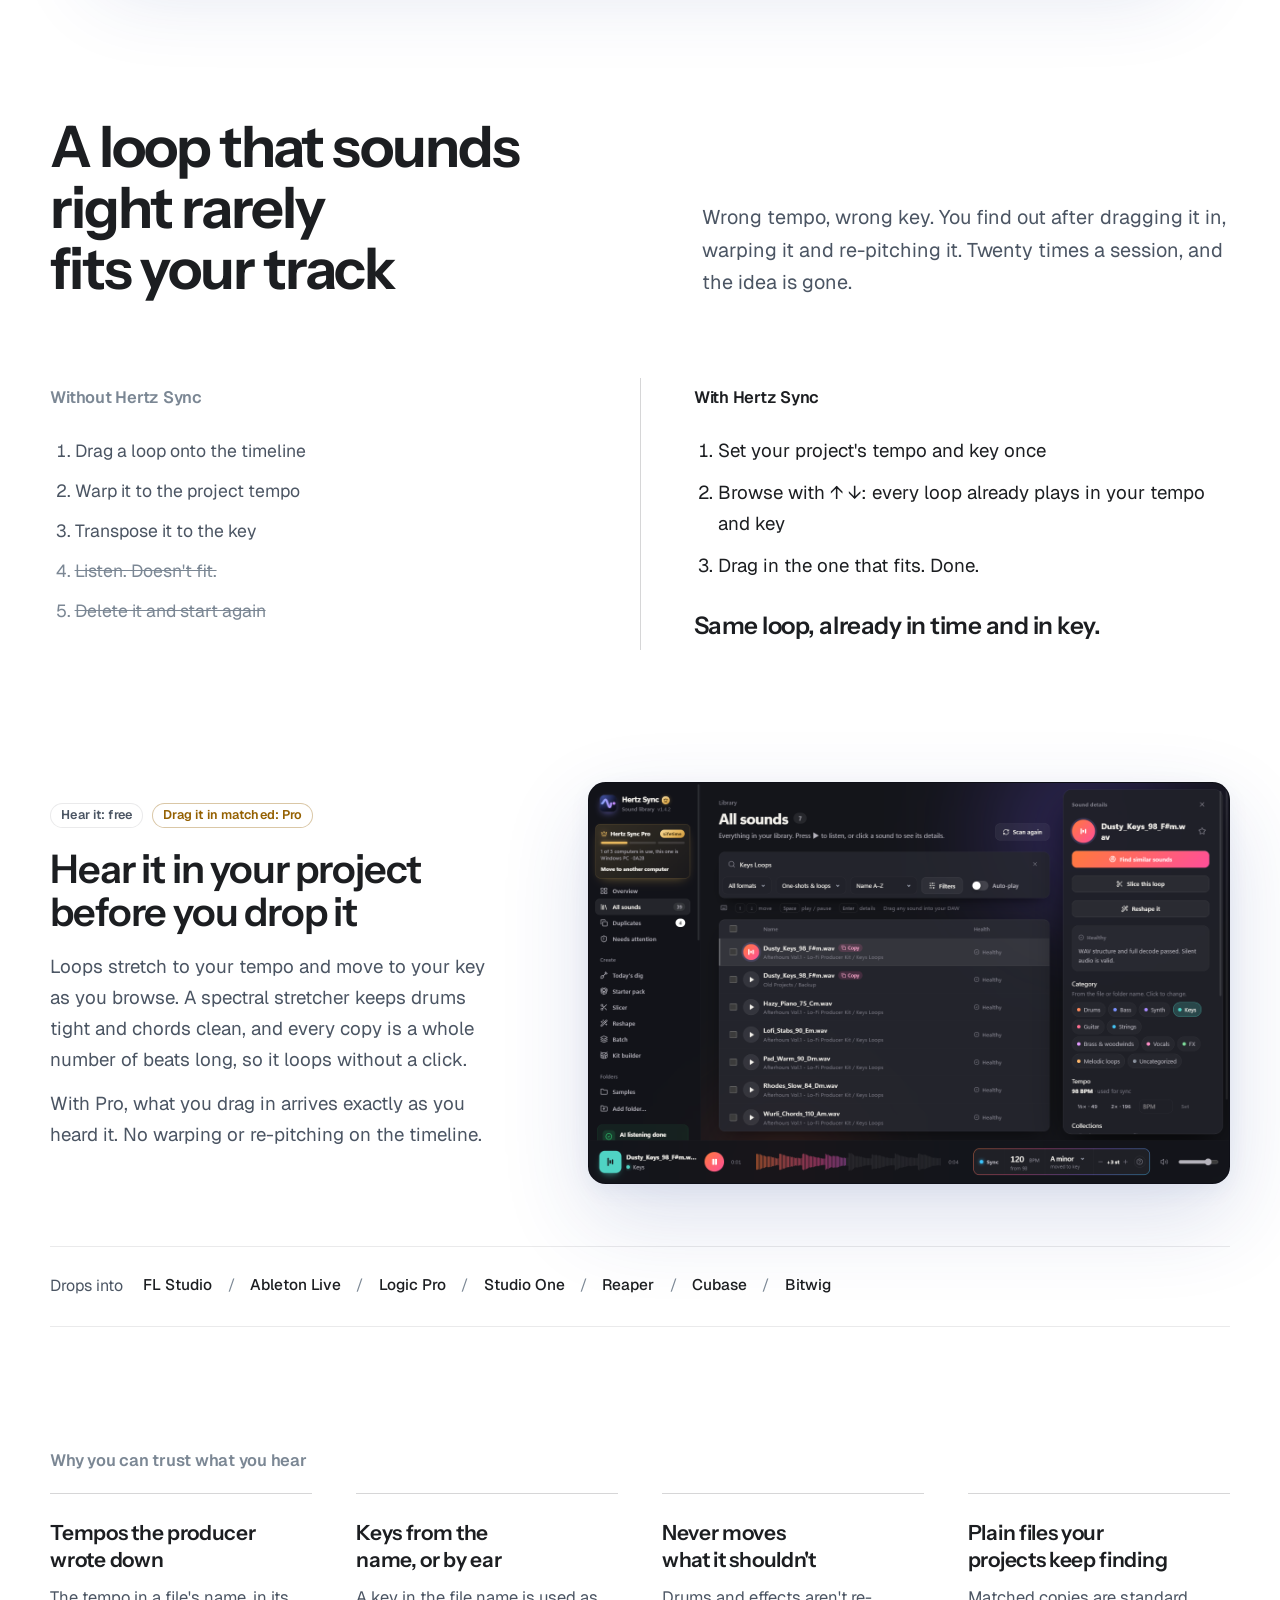
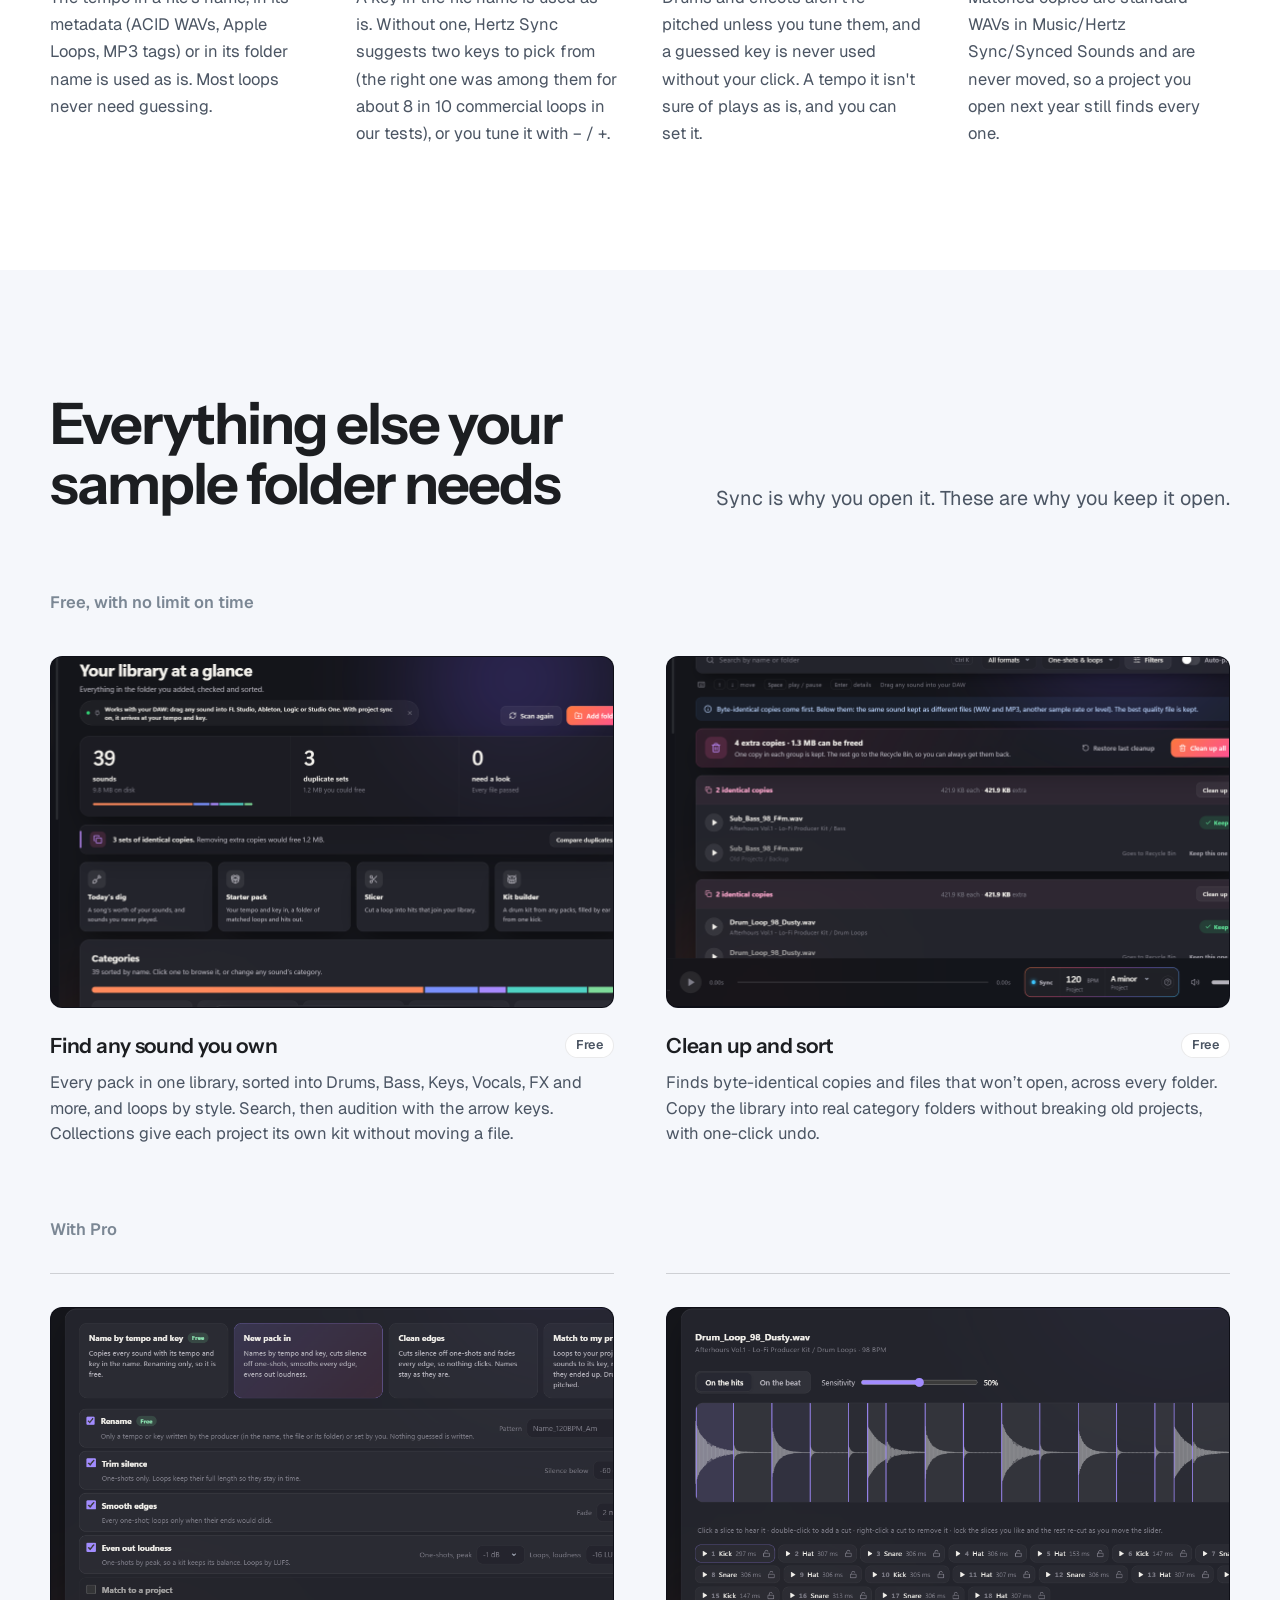
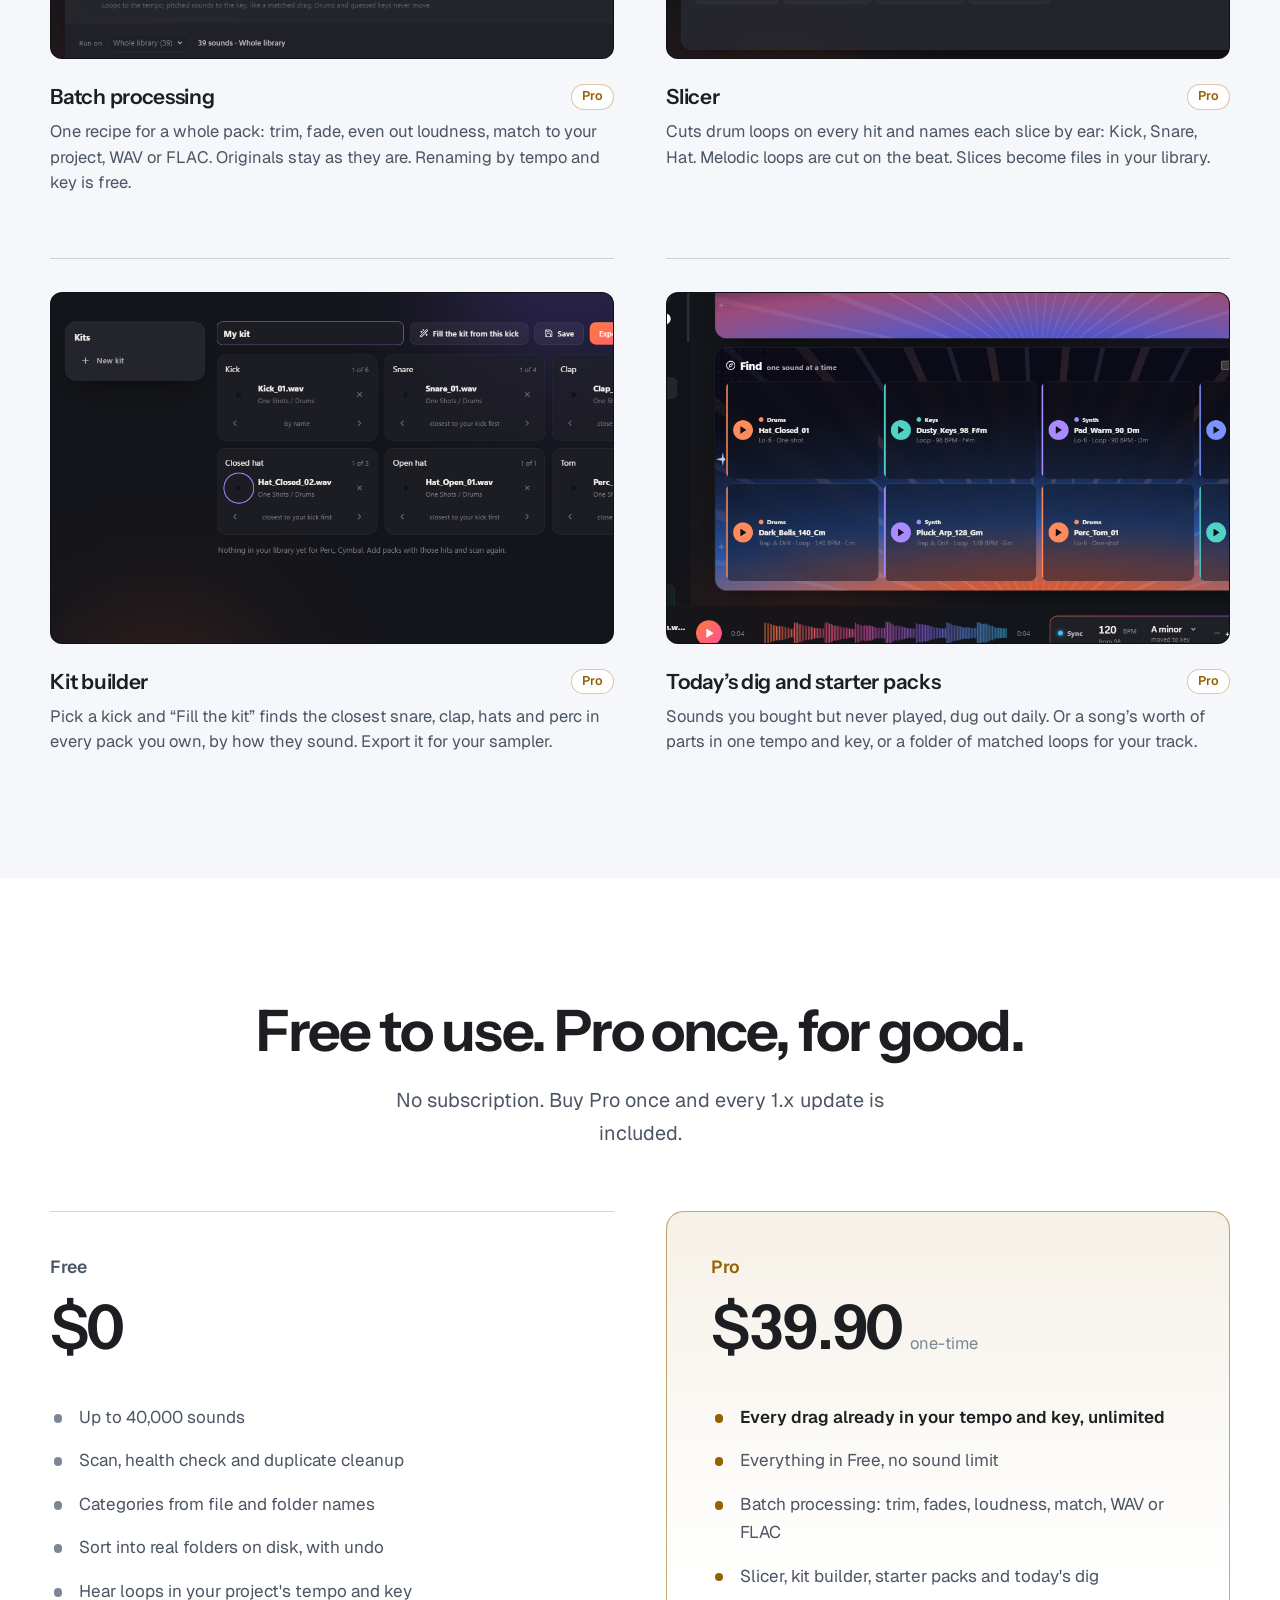
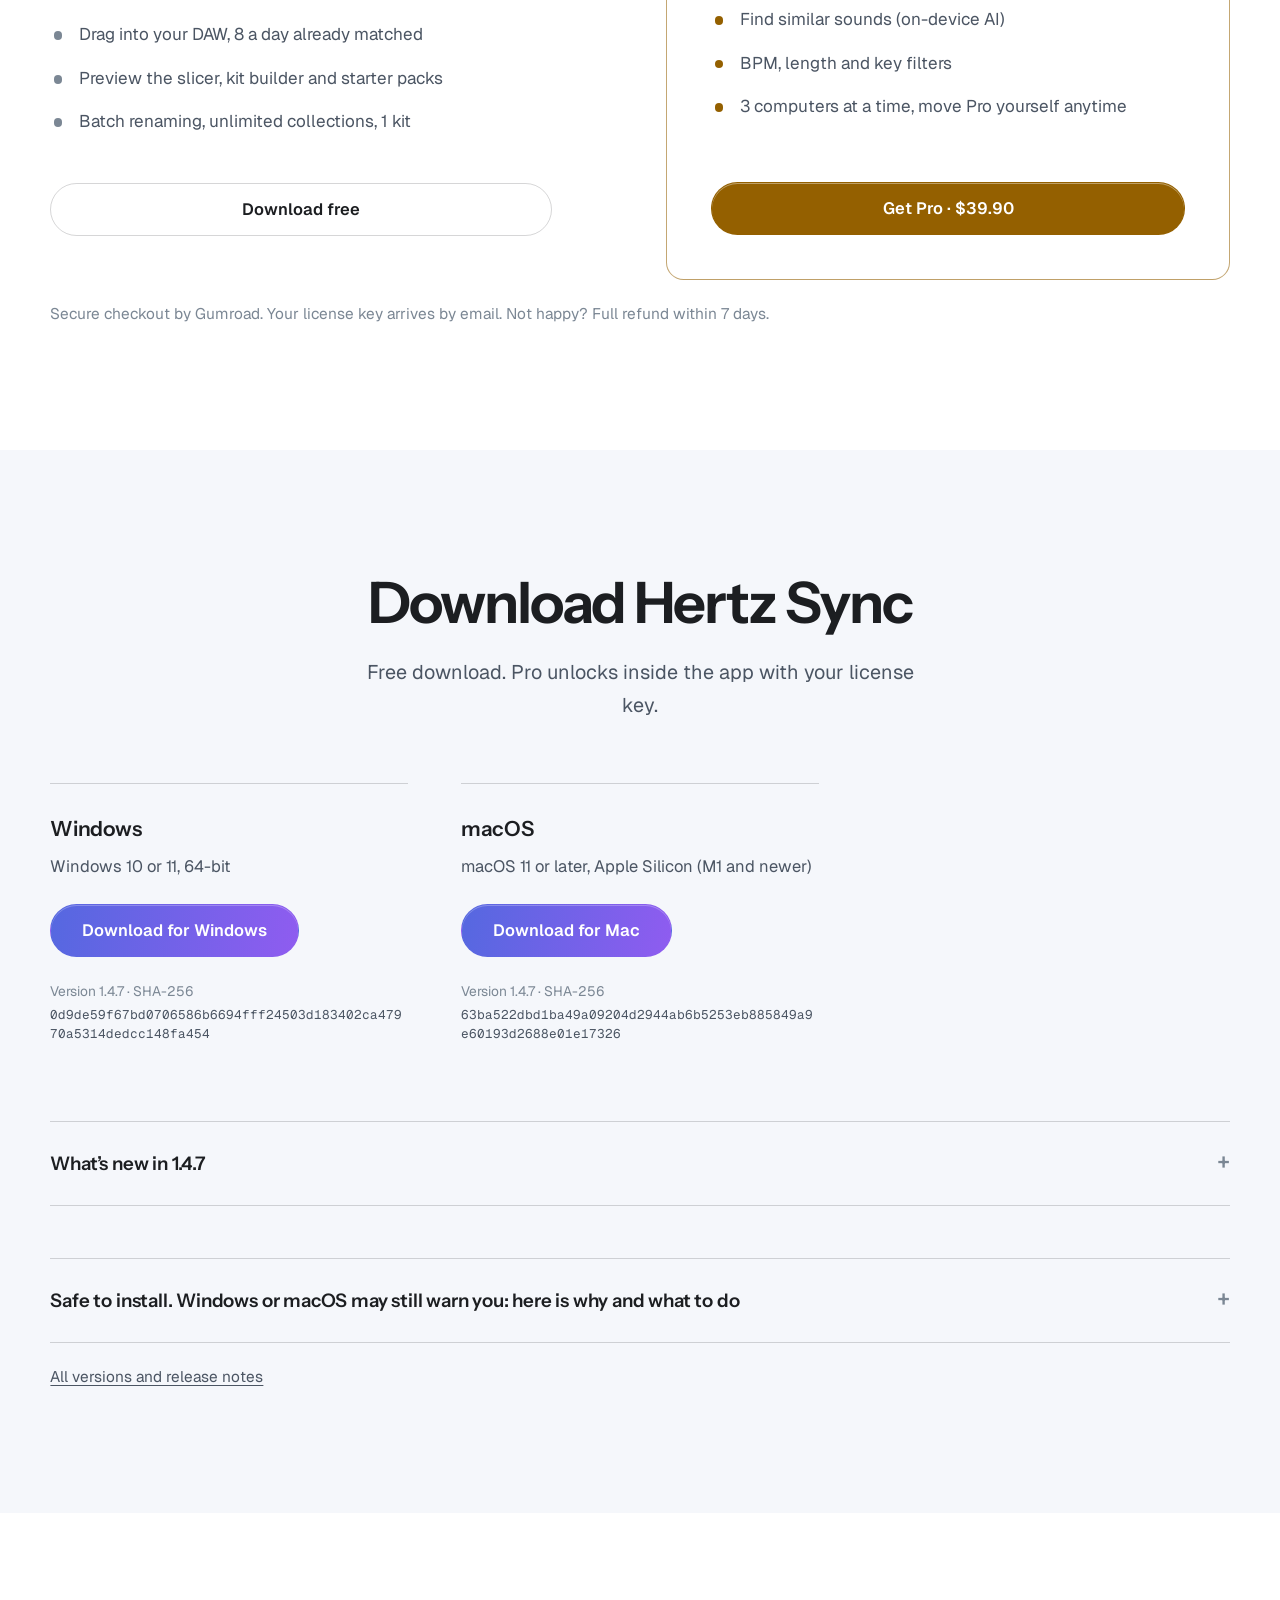
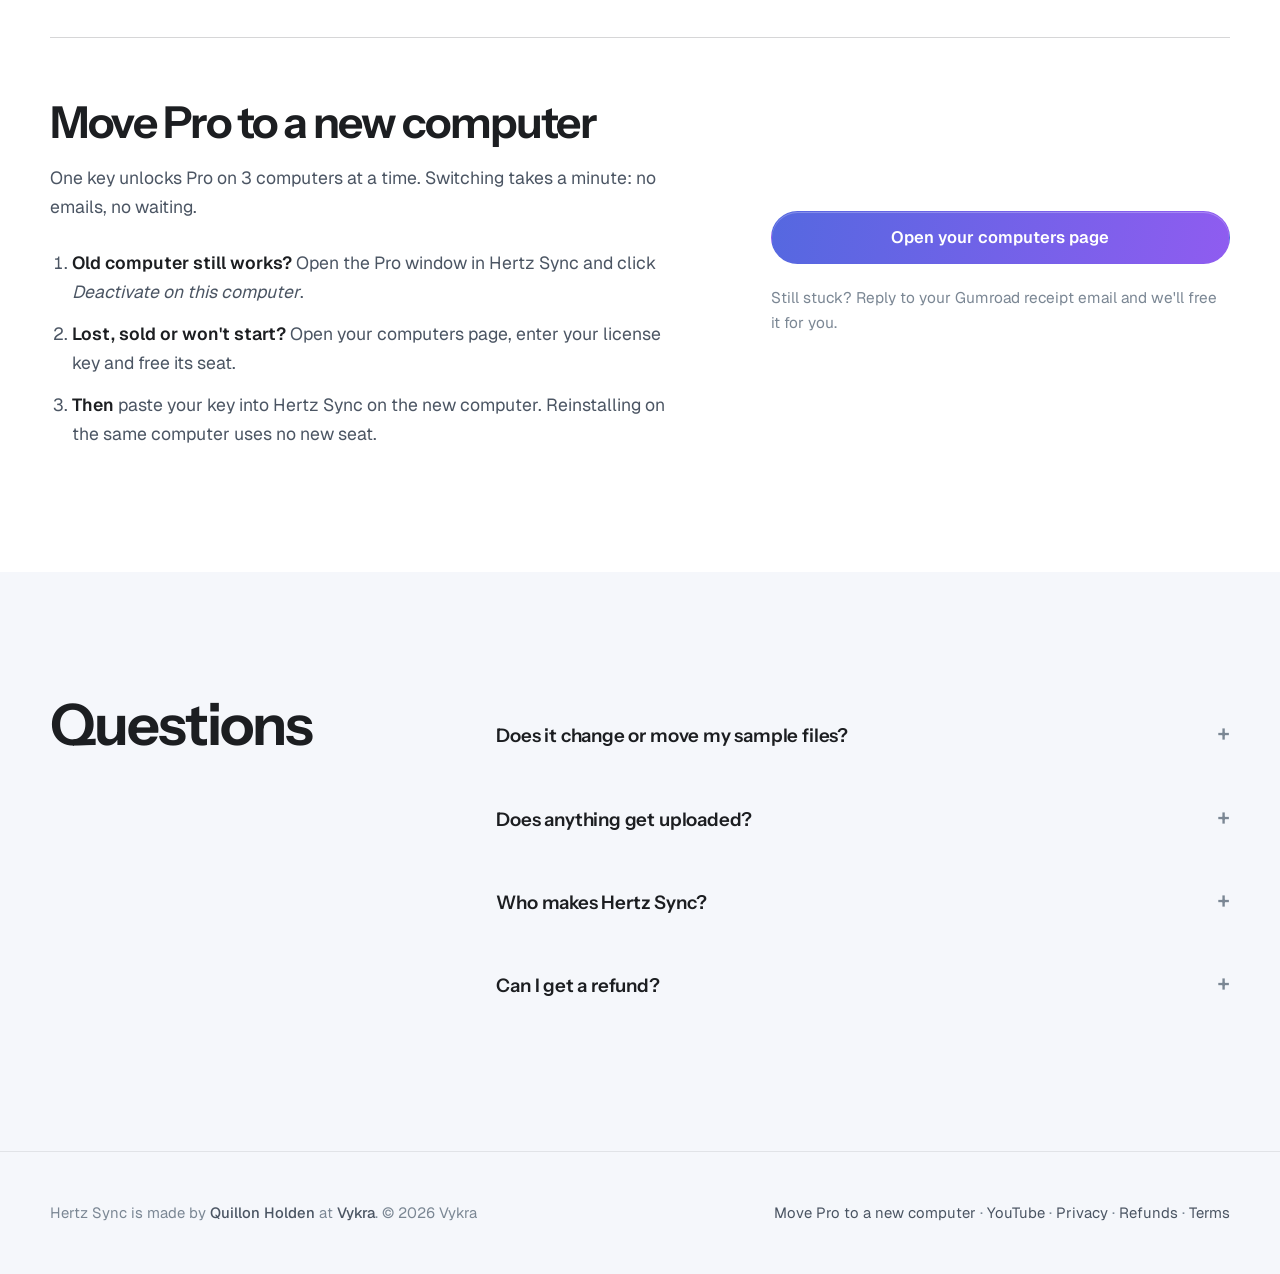
==== commit 392caf82: "Hertz Sync 1.4.7: in-app updates, new hashes, retire the Linux card" ====
--- a/index.html
+++ b/index.html
@@ -205,28 +205,23 @@
     <h3>Windows</h3>
     <p>Windows 10 or 11, 64-bit</p>
     <a class="btn btn-primary" href="https://github.com/rc0900989-rgb/hertzsync/releases/latest/download/HertzSync-Setup-x64.exe">Download for Windows</a>
-    <p class="hash">Version 1.4.6 · SHA-256<br><code>3661421d92d01d5c2b7a7bef3f712779d428c37e828312394faf89566f00f3f4</code></p>
+    <p class="hash">Version 1.4.7 · SHA-256<br><code>0d9de59f67bd0706586b6694fff24503d183402ca47970a5314dedcc148fa454</code></p>
    </div>
    <div class="card">
     <h3>macOS</h3>
     <p>macOS 11 or later, Apple Silicon (M1 and newer)</p>
     <a class="btn btn-primary" href="https://github.com/rc0900989-rgb/hertzsync/releases/latest/download/HertzSync-macOS-AppleSilicon.dmg">Download for Mac</a>
-    <p class="hash">Version 1.4.6 · SHA-256<br><code>66858b8692692a8927eb093b918b7587937a3734691987987f1abbad8de3dd08</code></p>
-   </div>
-   <div class="card">
-    <h3>Linux</h3>
-    <p>64-bit x86 · AppImage · built on Ubuntu 24.04</p>
-    <a class="btn btn-primary" href="https://github.com/rc0900989-rgb/hertzsync/releases/latest/download/Hertz-Sync-1.4.6-linux-x86_64.AppImage">Download for Linux</a>
-    <p class="hash">Version 1.4.6 · SHA-256<br><code>97a71f84c67696a5331049b3397bfada1868641500167a25b14d7fd7214c384e</code></p>
-   </div>
-  </div>
+    <p class="hash">Version 1.4.7 · SHA-256<br><code>63ba522dbd1ba49a09204d2944ab6b5253eb885849a9e60193d2688e01e17326</code></p>
+   </div>
+   </div>
   <details class="safe" id="whats-new">
-   <summary>What’s new in 1.4.6</summary>
+   <summary>What’s new in 1.4.7</summary>
    <div class="safe-body">
-    <p>Search stays fast on a large library.</p>
-    <ul>
-     <li><strong>Faster on big libraries.</strong> The sidebar counts now update once per library change instead of on every keystroke, and AI-listening reloads keep the sounds that did not change instead of rebuilding the whole list.</li>
-     <li><strong>From 1.4.5:</strong> the always-on-top title bar, Linux preview audio (every preview now plays), the bundled media framework and ONNX Runtime for Linux, and the scroll and Space fixes.</li>
+    <p>Updates install inside the app now.</p>
+    <ul>
+     <li><strong>In-app updates.</strong> When a new version is out, Hertz Sync offers <i>Install update</i>: it downloads the signed installer, verifies it, installs it and restarts. Your library, licence and settings are kept.</li>
+     <li><strong>If an update cannot install</strong> (no connection, no installer for this system), it falls back to opening the download page instead of failing silently.</li>
+     <li><strong>From 1.4.6:</strong> faster search and sidebar counts on large libraries, and AI-listening reloads keep the sounds that did not change.</li>
     </ul>
     <p><a href="https://github.com/rc0900989-rgb/hertzsync/releases">All versions and release notes</a></p>
    </div>
@@ -234,7 +229,7 @@
   <details class="safe" id="install-help">
    <summary>Safe to install. Windows or macOS may still warn you: here is why and what to do</summary>
    <div class="safe-body">
-    <p>Hertz Sync contains no malware, adware or third-party extras, and collects no data: your library never leaves your computer. Online, it only checks your license key (with an anonymous id for your computer) and asks GitHub whether a newer version is out.</p>
+    <p>Hertz Sync contains no malware, adware or third-party extras, and collects no data: your library never leaves your computer. Online, it only checks your license key (with an anonymous id for your computer) and checks GitHub for app updates, downloading a signed installer only when you approve it.</p>
     <p><b>Why a warning appears anyway:</b> both systems warn about any app from a new, independent developer that isn't yet signed with a paid certificate. It's about who published the file, not about anything found in it.</p>
     <ul>
      <li><b>Windows</b> "Windows protected your PC": click <i>More info</i>, then <i>Run anyway</i>.</li>
@@ -275,7 +270,7 @@
   <h2>Questions</h2>
   <div class="faq">
    <details><summary>Does it change or move my sample files?</summary><p>Not unless you ask it to. Categories live inside Hertz Sync. Sorting on disk copies your sounds into a new folder by default and leaves the originals where they are; moving is optional and can be undone.</p></details>
-   <details><summary>Does anything get uploaded?</summary><p>No. Scanning, sorting and the AI listening all run on your computer, and it works offline. Online, it only checks your license key and asks GitHub whether a newer version is out.</p></details>
+   <details><summary>Does anything get uploaded?</summary><p>No. Scanning, sorting and the AI listening all run on your computer, and it works offline. Online, it only checks your license key and checks GitHub for app updates.</p></details>
    <details><summary>Who makes Hertz Sync?</summary><p>I’m Quillon Holden, an independent developer and music producer. I built Hertz Sync under my label Vykra because my own sample folders had become impossible to search, and finding a loop that fit the track took longer than making the track. Questions or ideas? Reply to your purchase email and it comes straight to me.</p></details>
    <details><summary>Can I get a refund?</summary><p>Yes. Within 7 days of buying, reply to your purchase email and you'll get a full refund, no reason needed. See the <a href="refund.html">refund policy</a>.</p></details>
   </div>
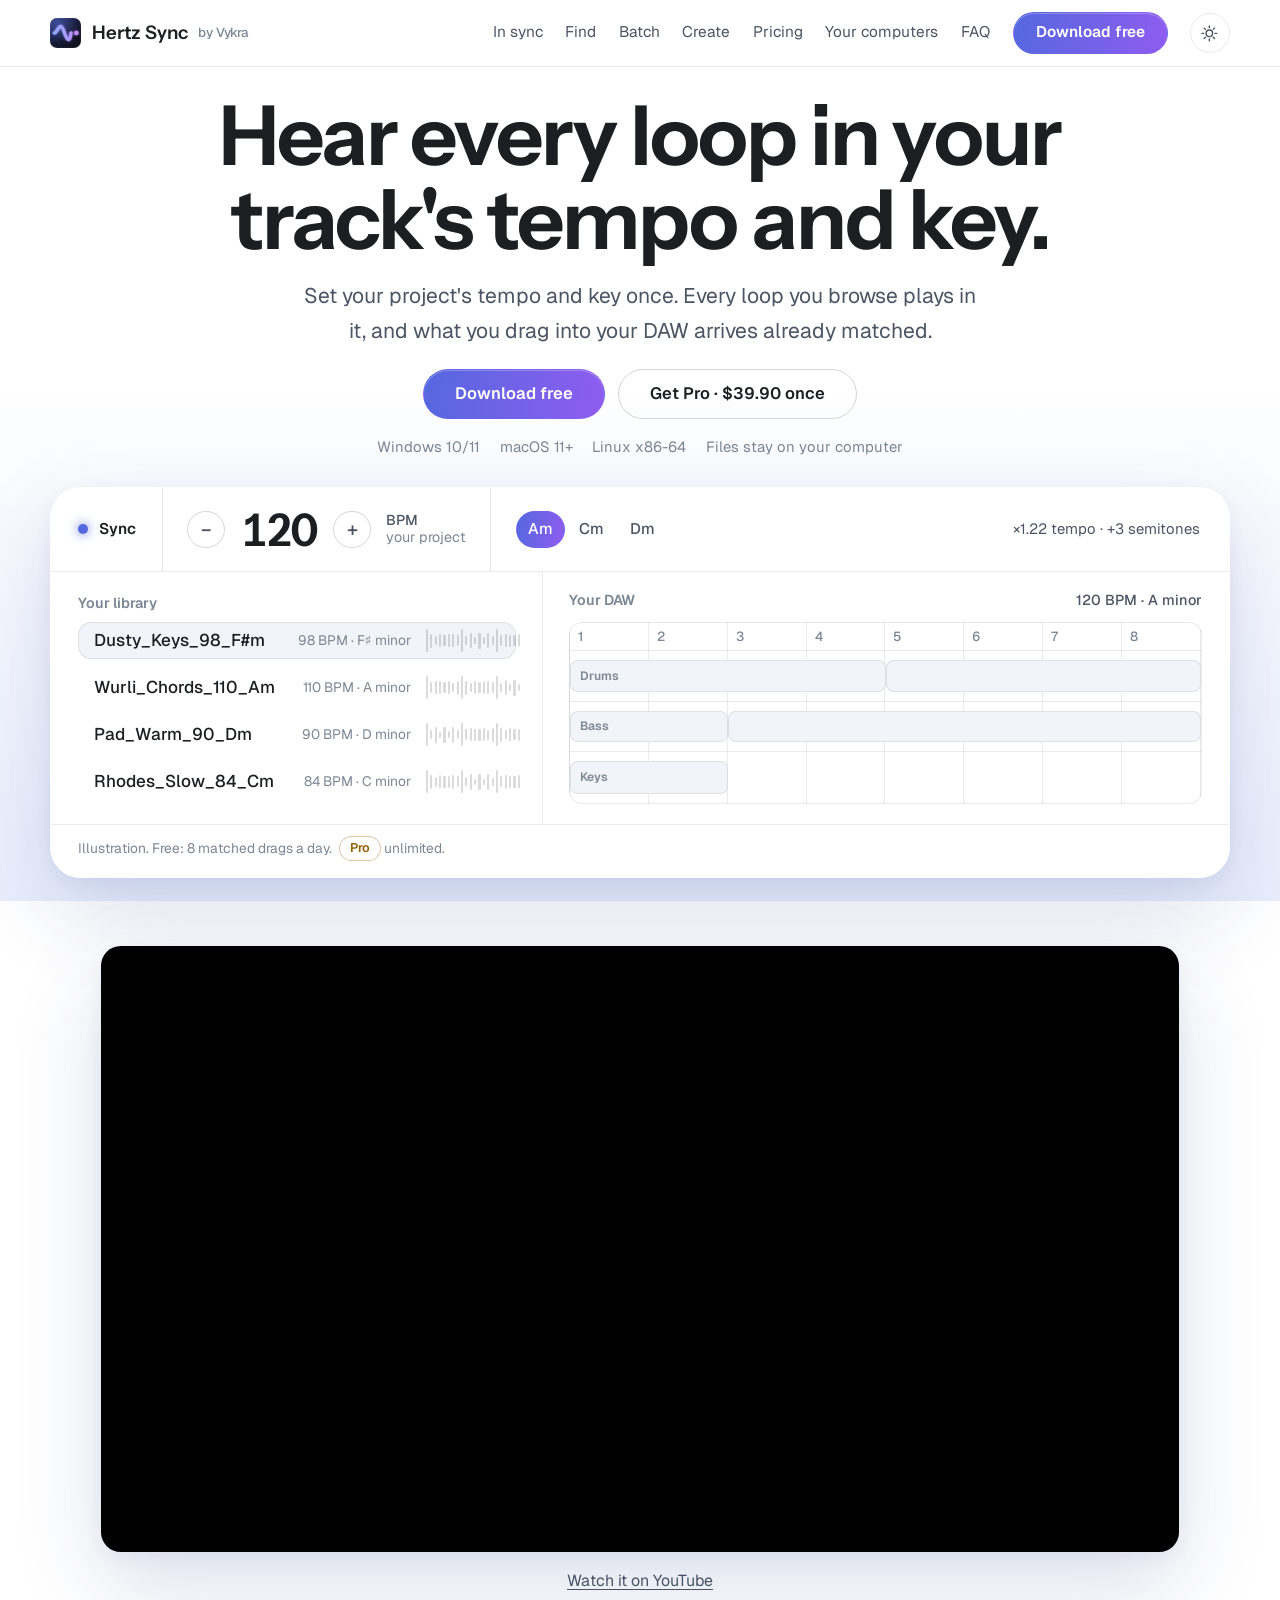
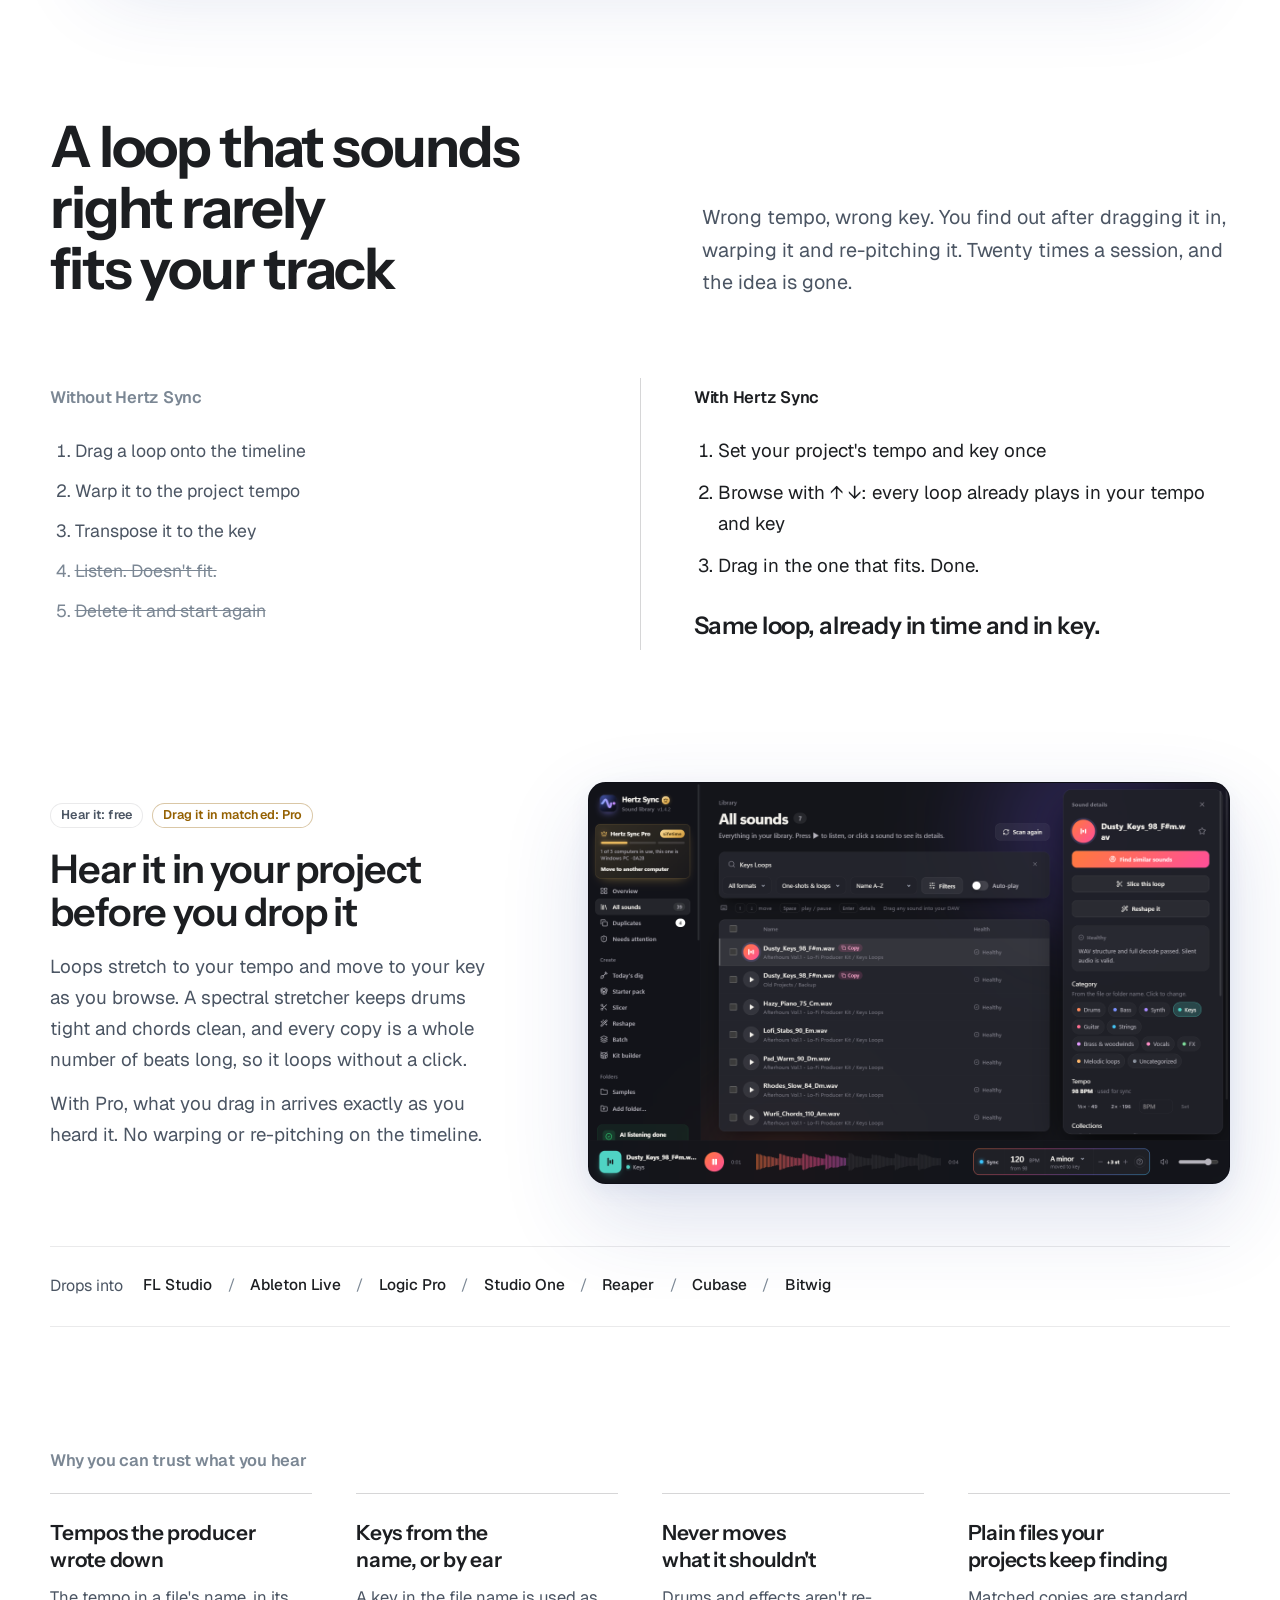
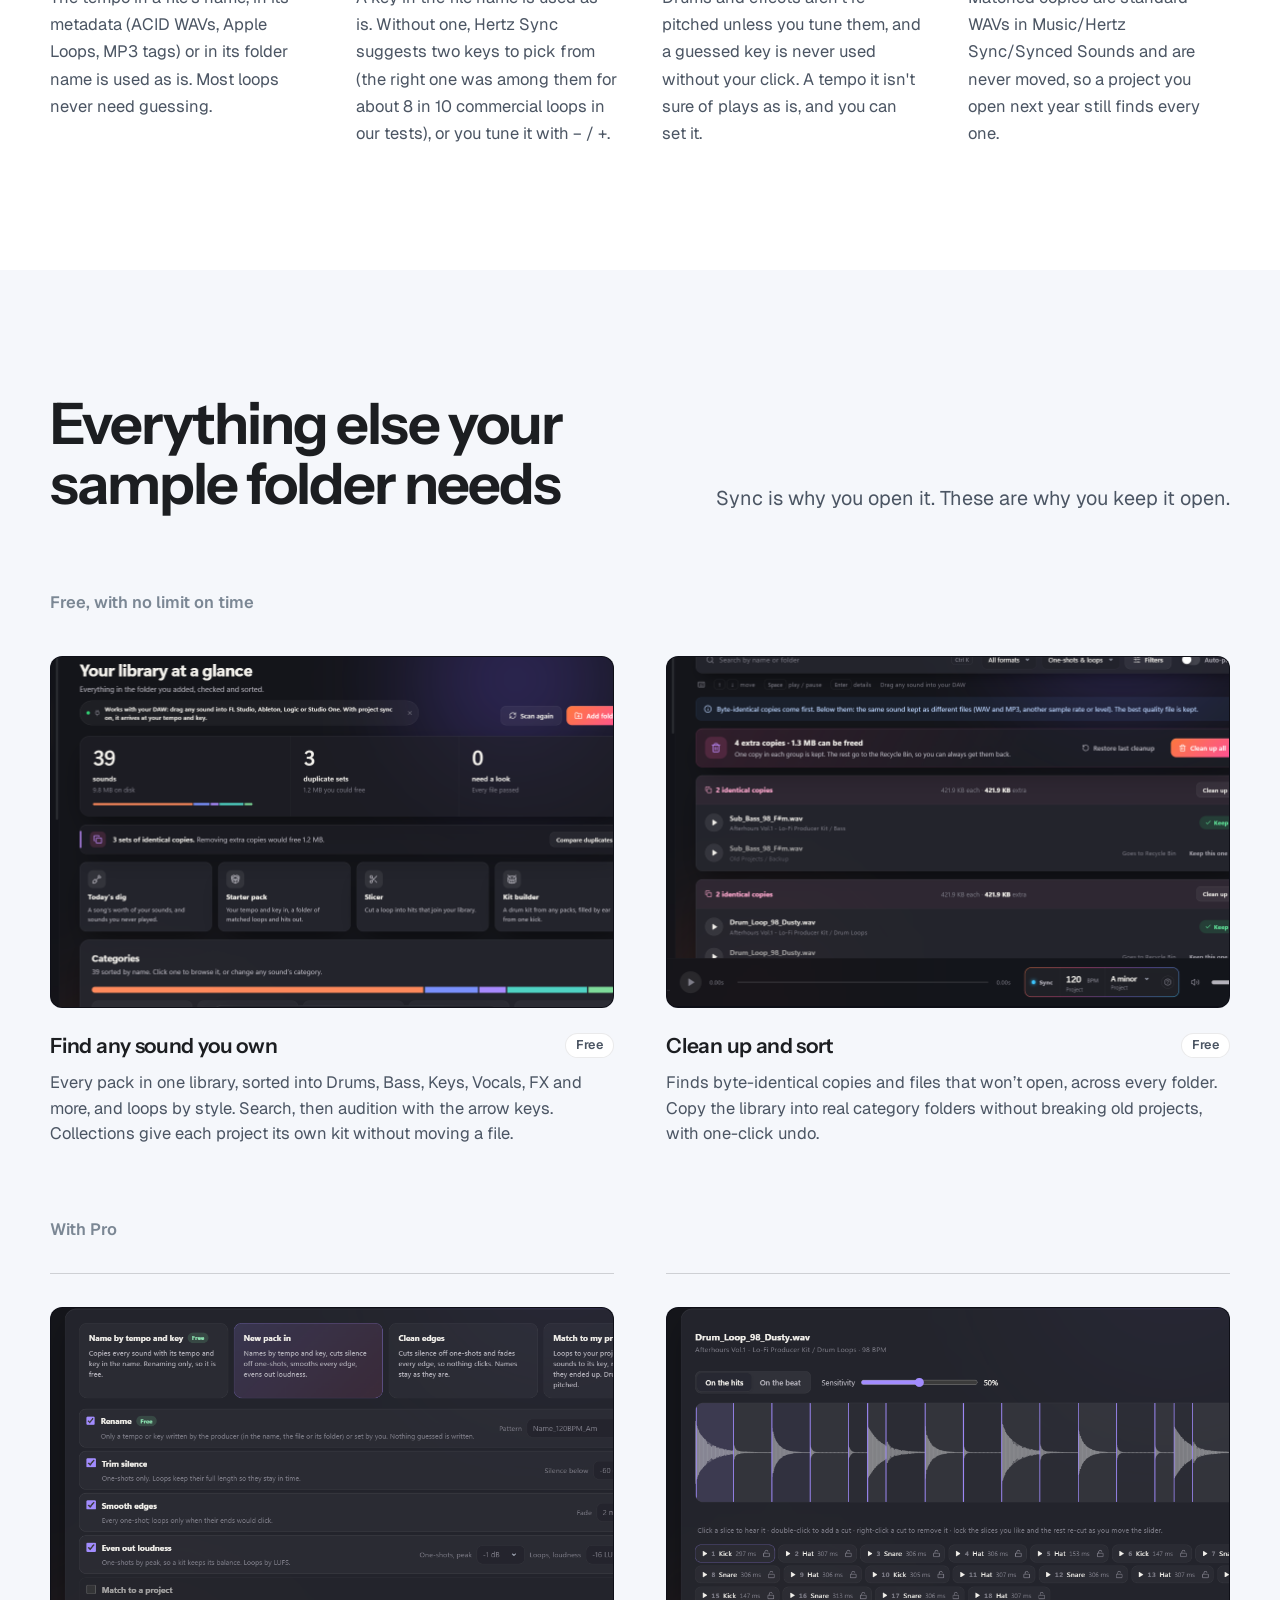
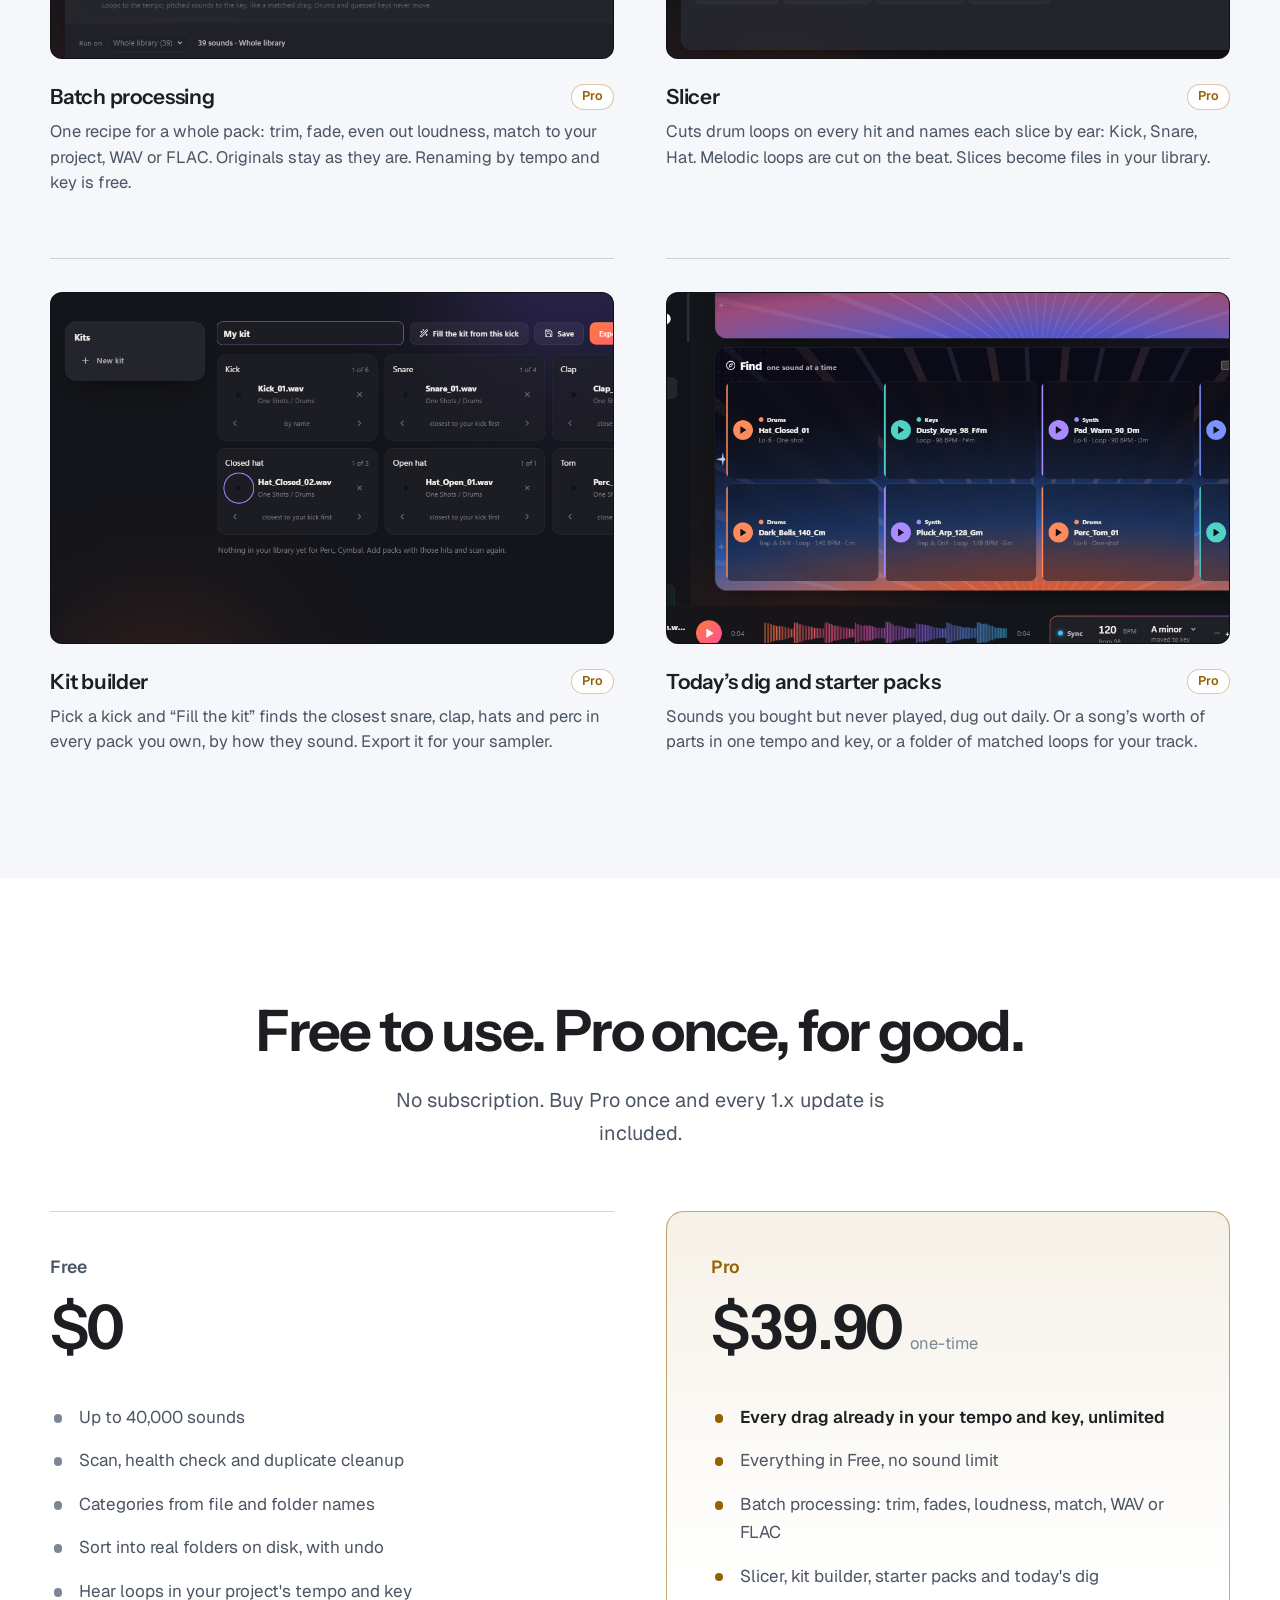
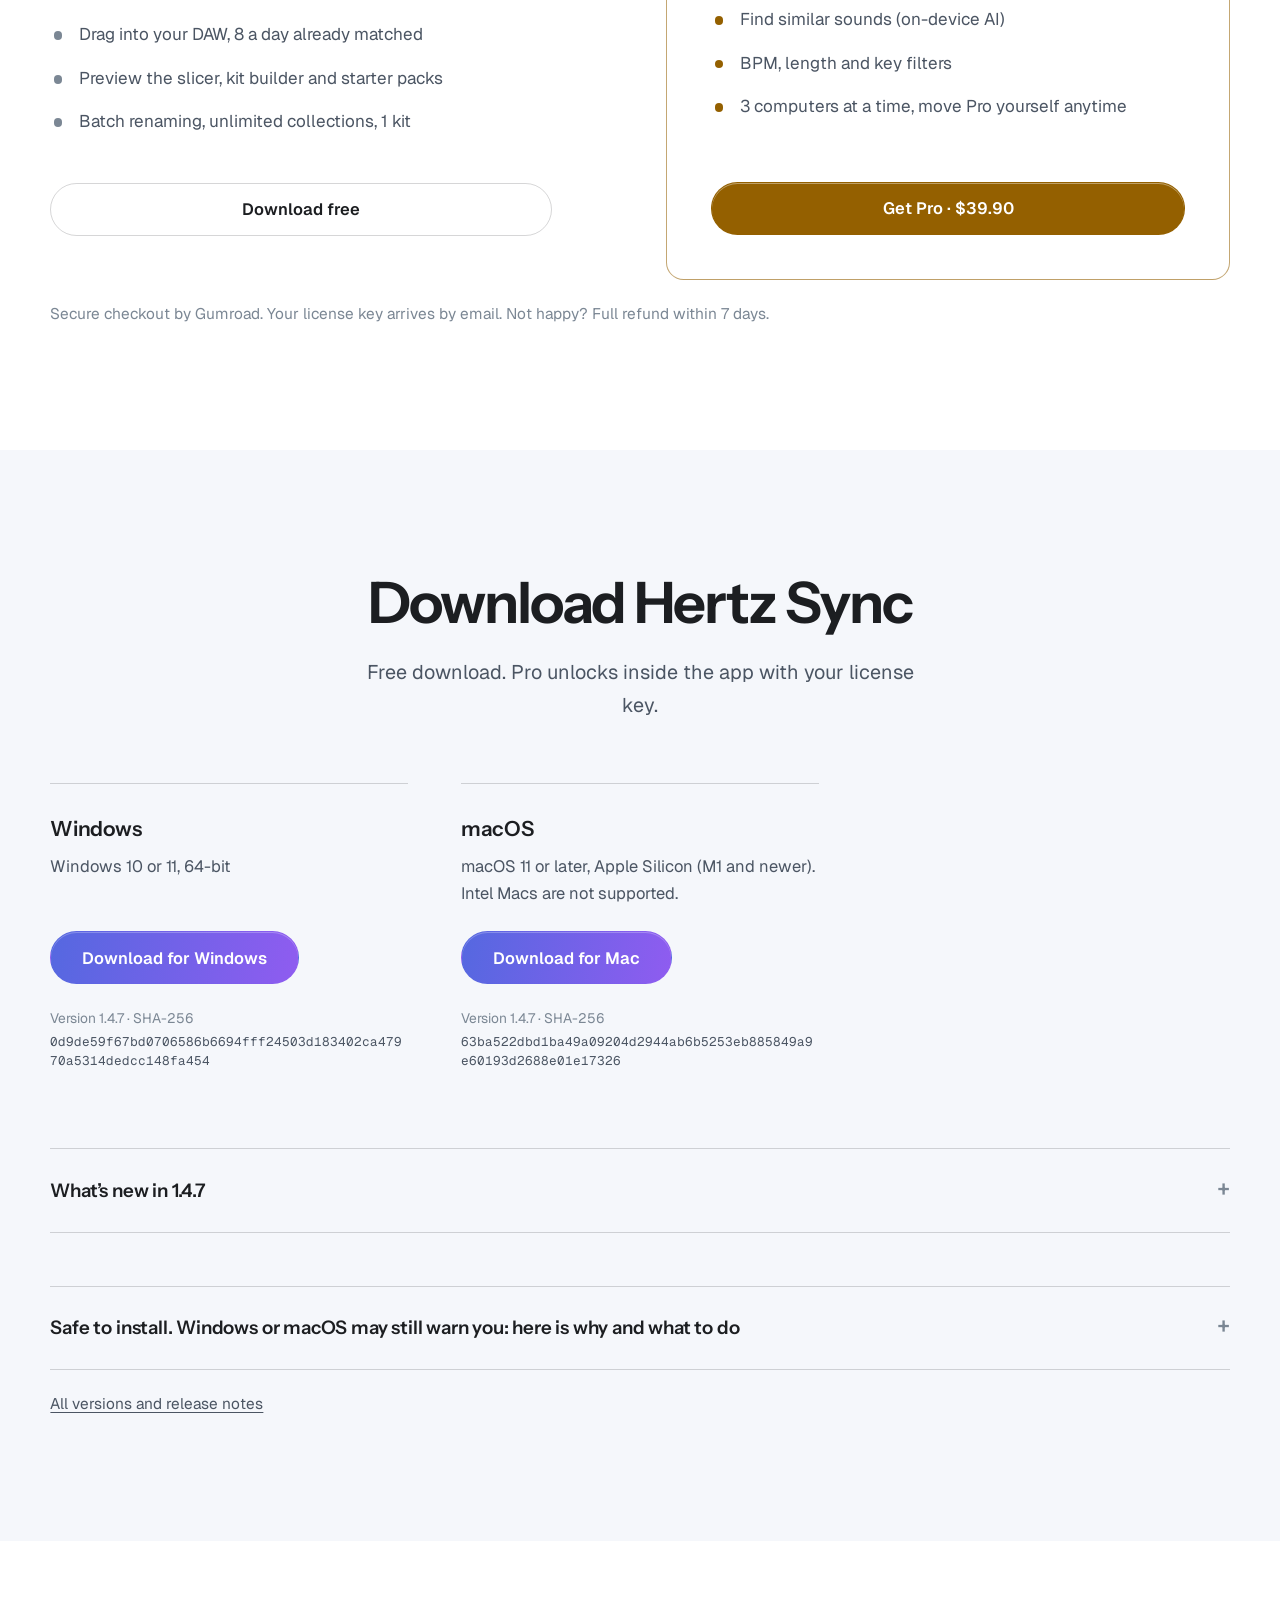
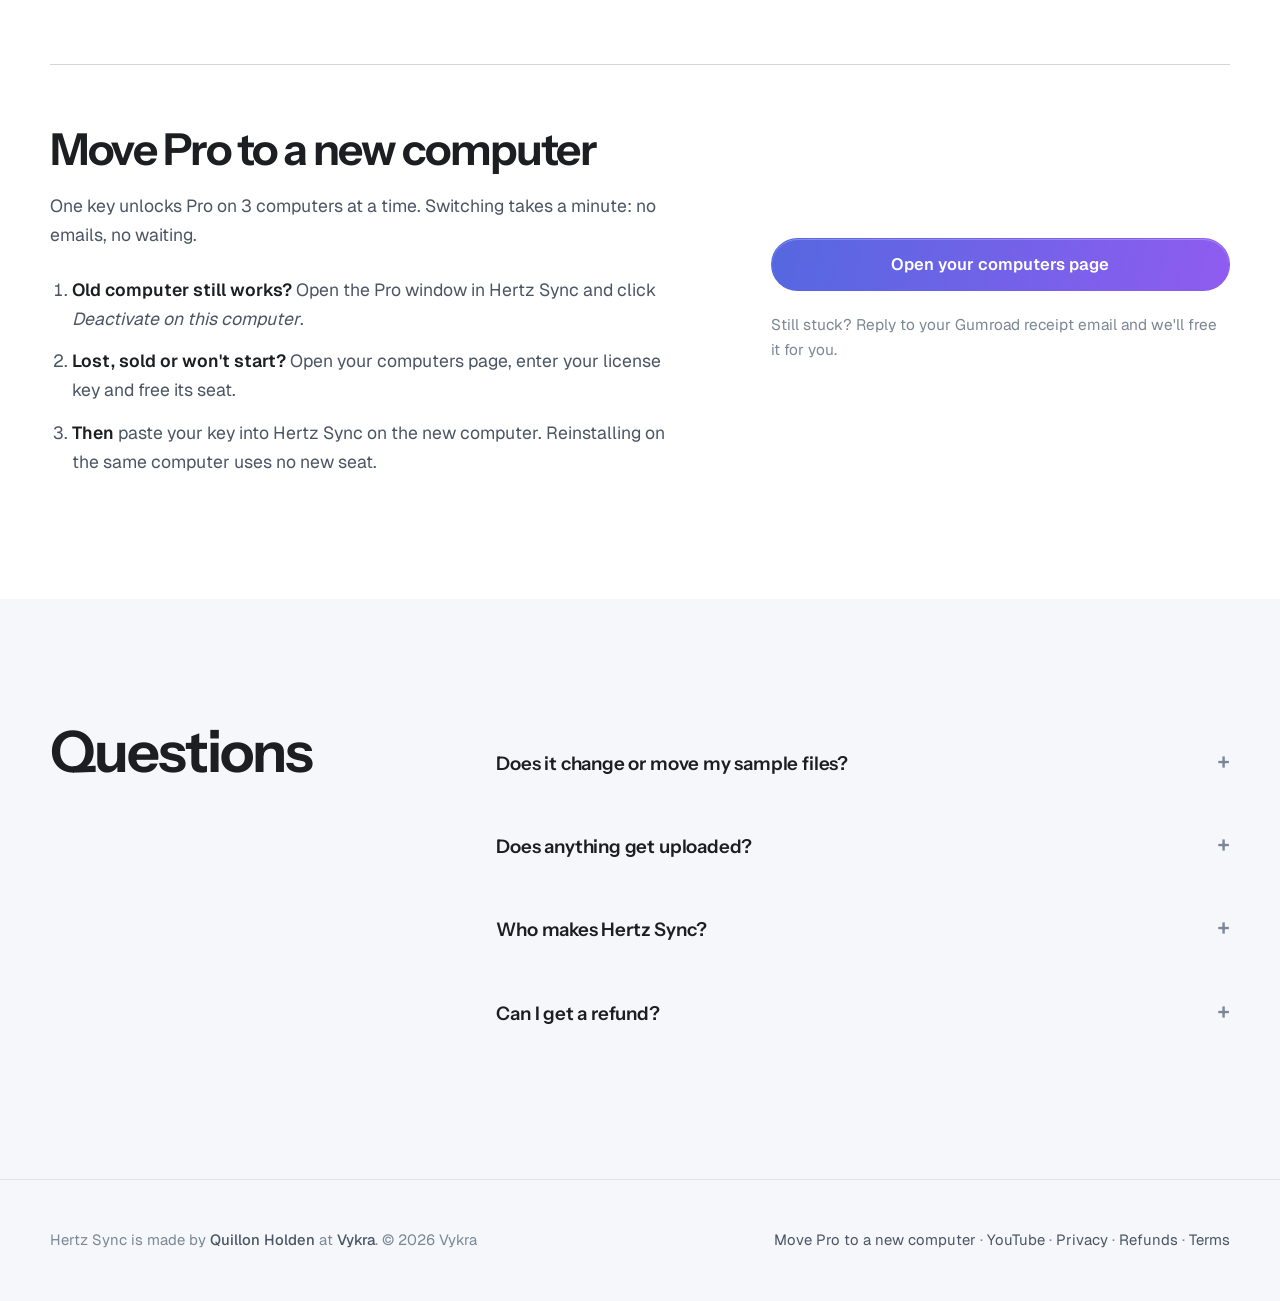
==== commit 79d6083f: "Say plainly that Intel Macs are not supported" ====
--- a/index.html
+++ b/index.html
@@ -209,7 +209,7 @@
    </div>
    <div class="card">
     <h3>macOS</h3>
-    <p>macOS 11 or later, Apple Silicon (M1 and newer)</p>
+    <p>macOS 11 or later, Apple Silicon (M1 and newer). Intel Macs are not supported.</p>
     <a class="btn btn-primary" href="https://github.com/rc0900989-rgb/hertzsync/releases/latest/download/HertzSync-macOS-AppleSilicon.dmg">Download for Mac</a>
     <p class="hash">Version 1.4.7 · SHA-256<br><code>63ba522dbd1ba49a09204d2944ab6b5253eb885849a9e60193d2688e01e17326</code></p>
    </div>
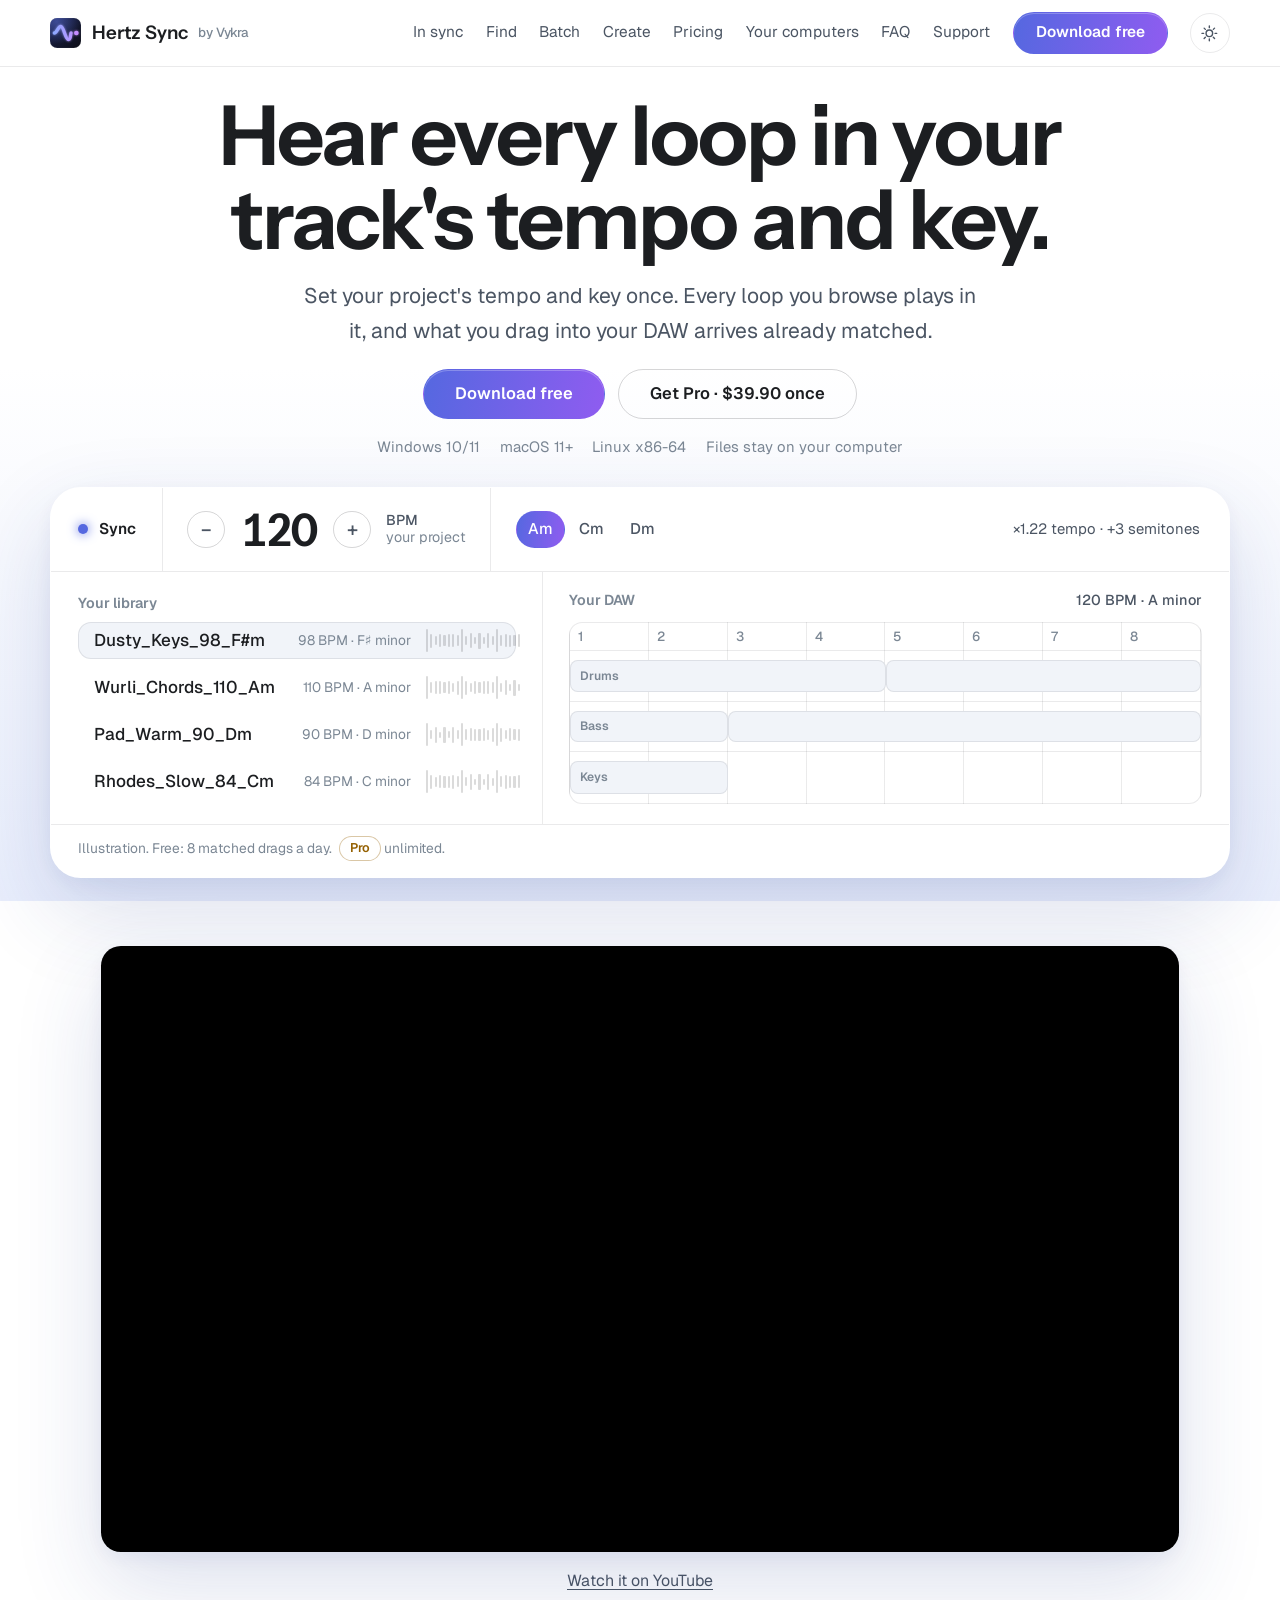
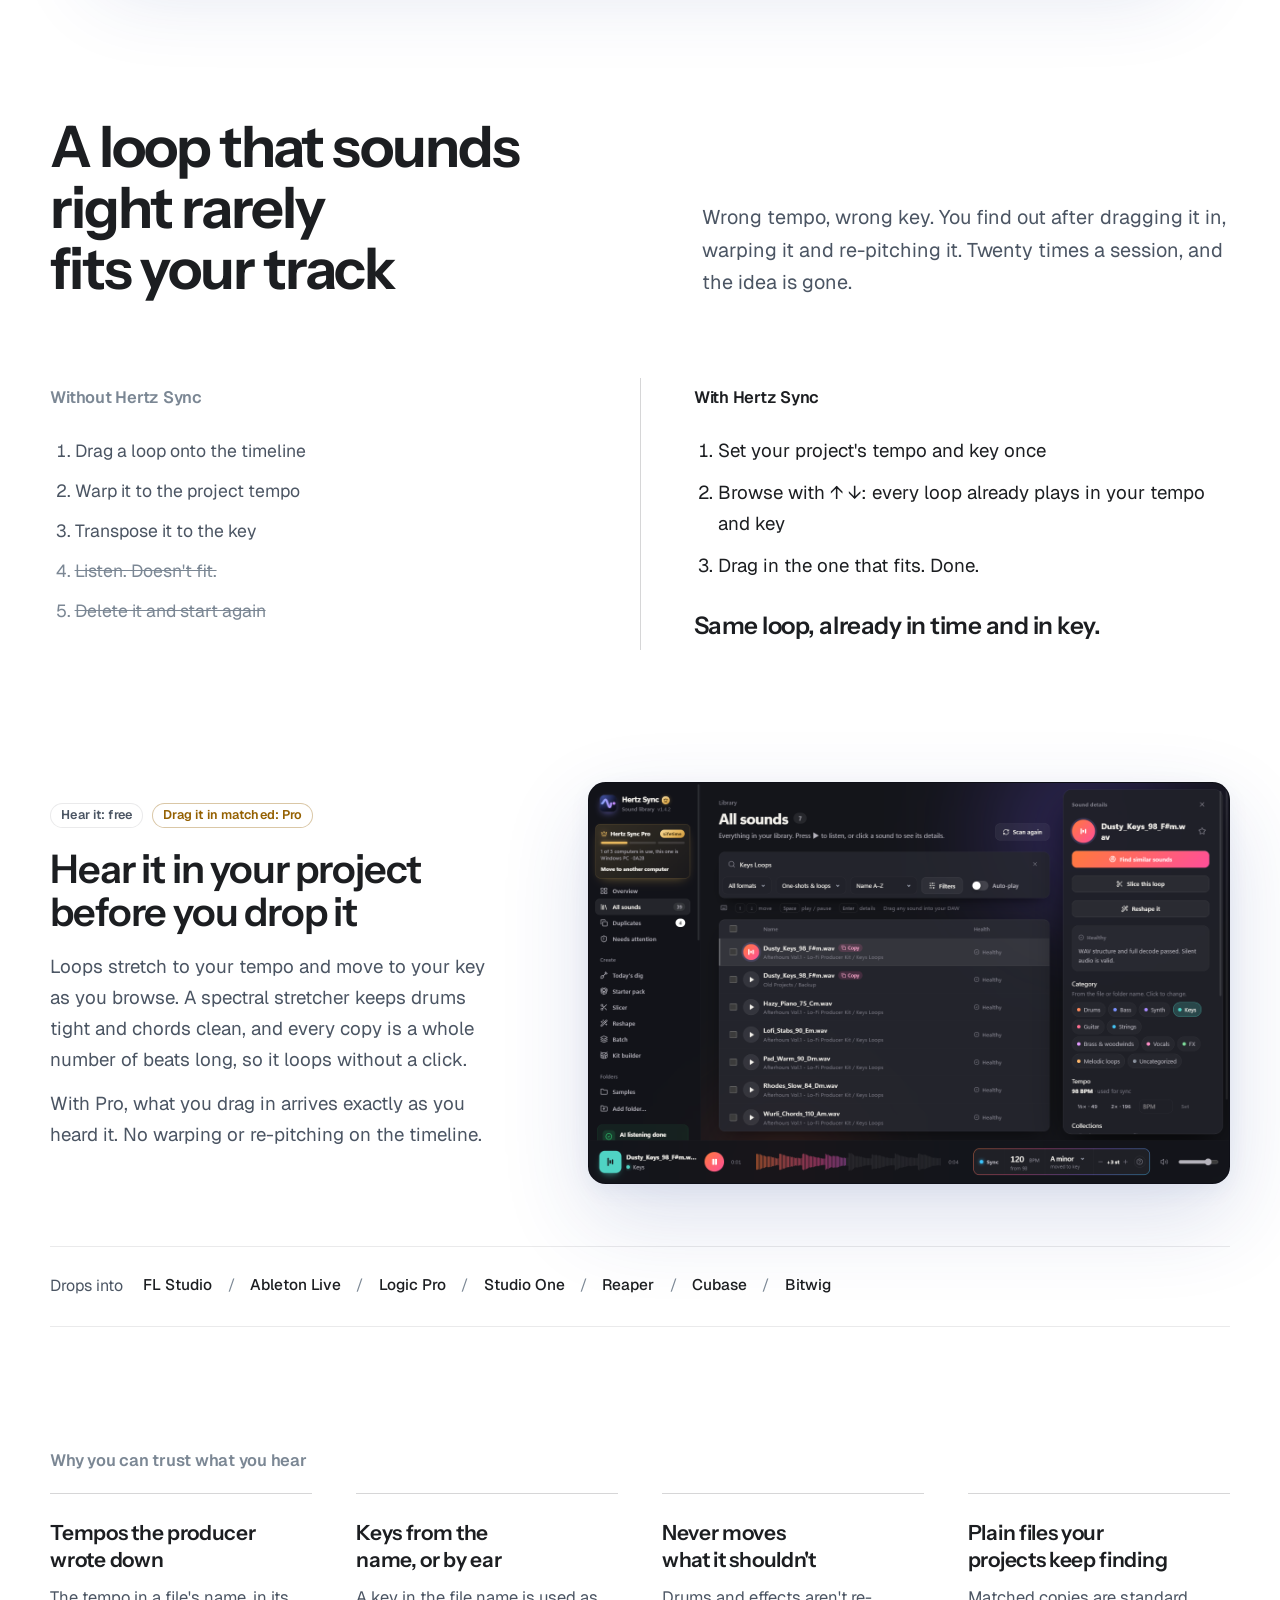
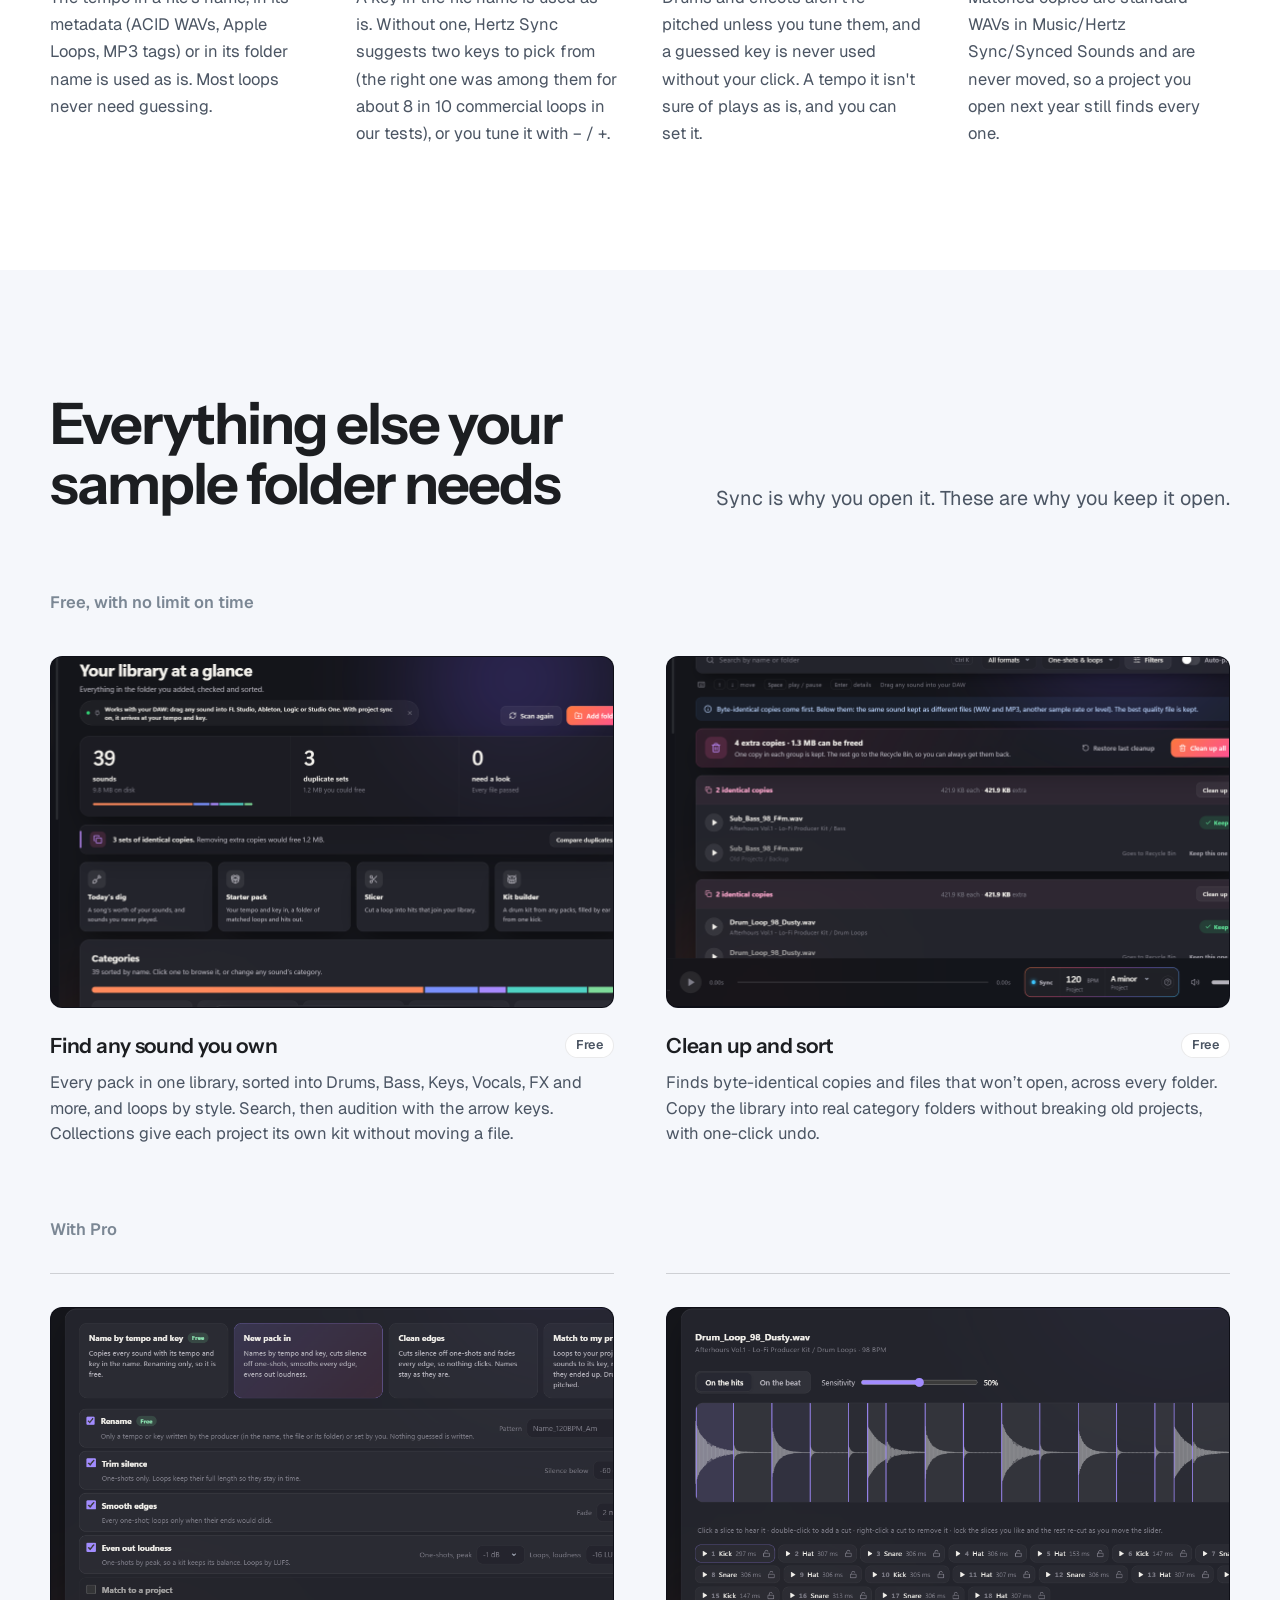
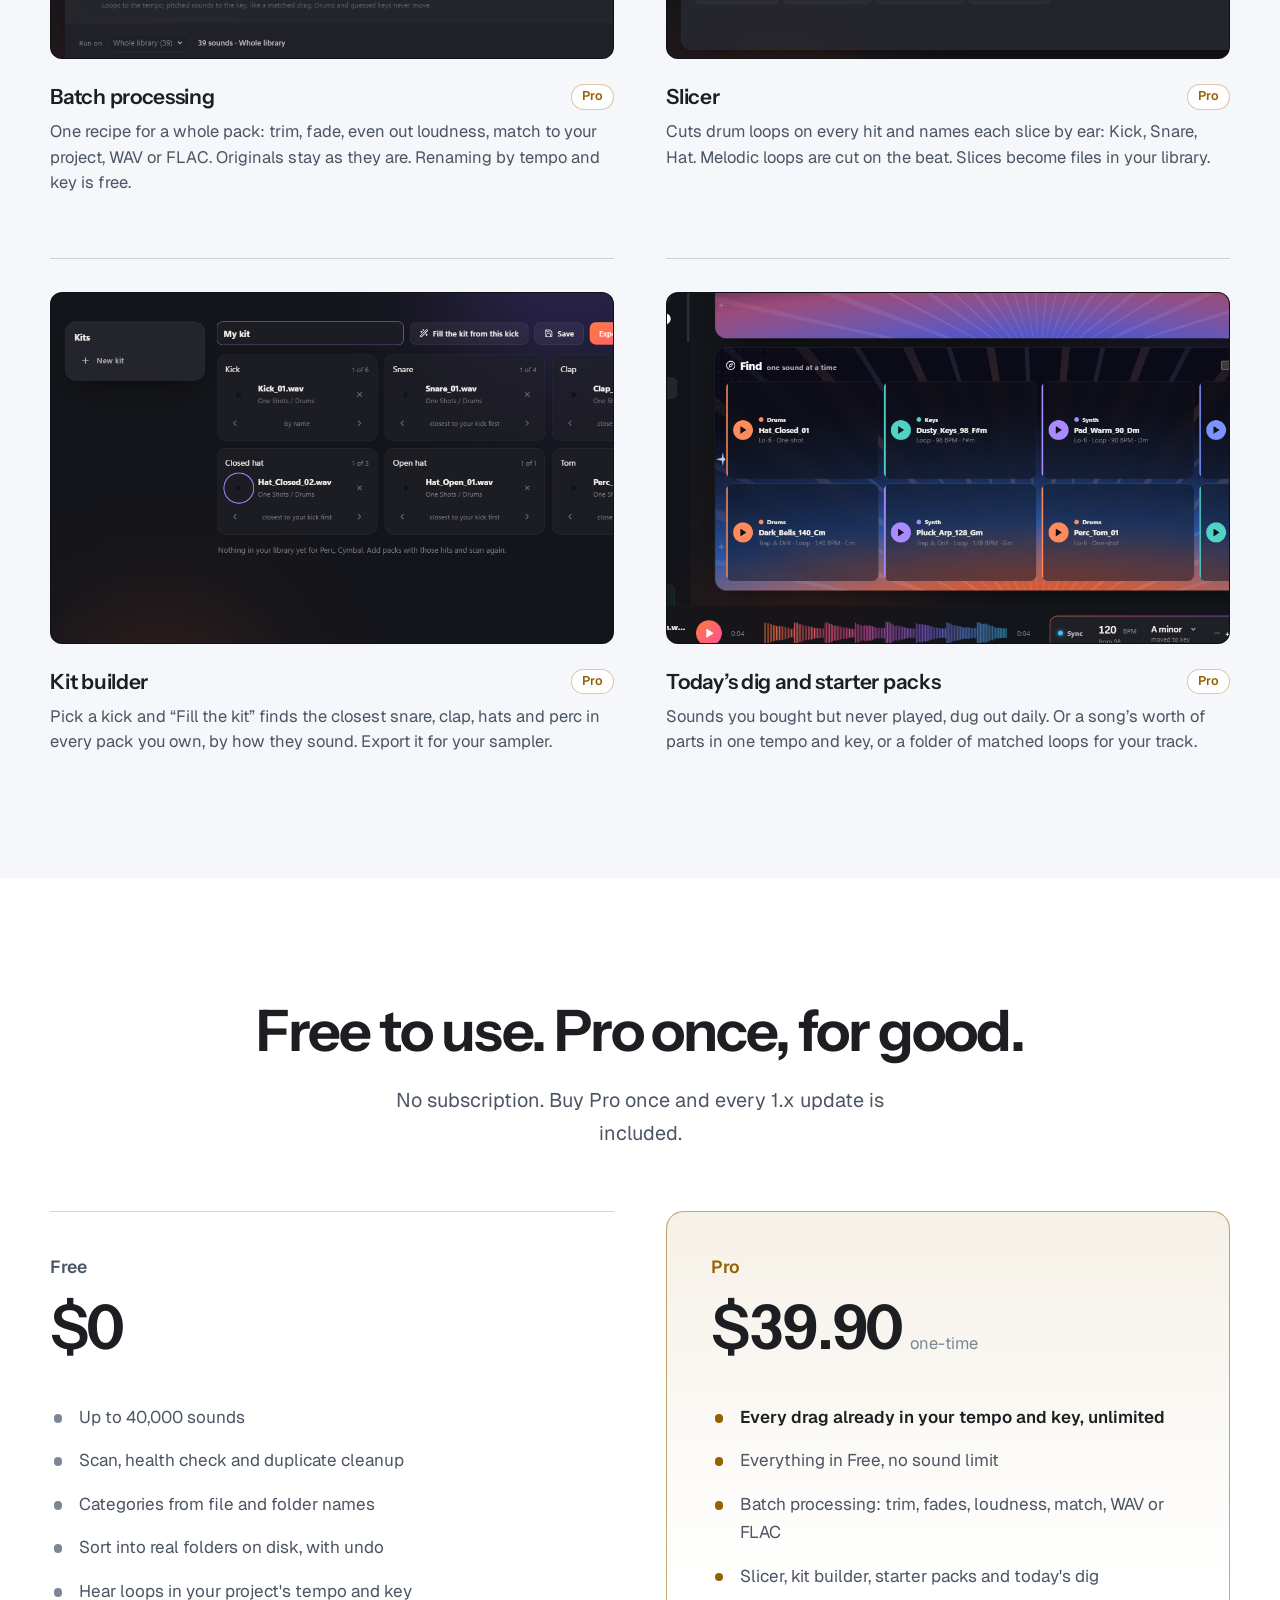
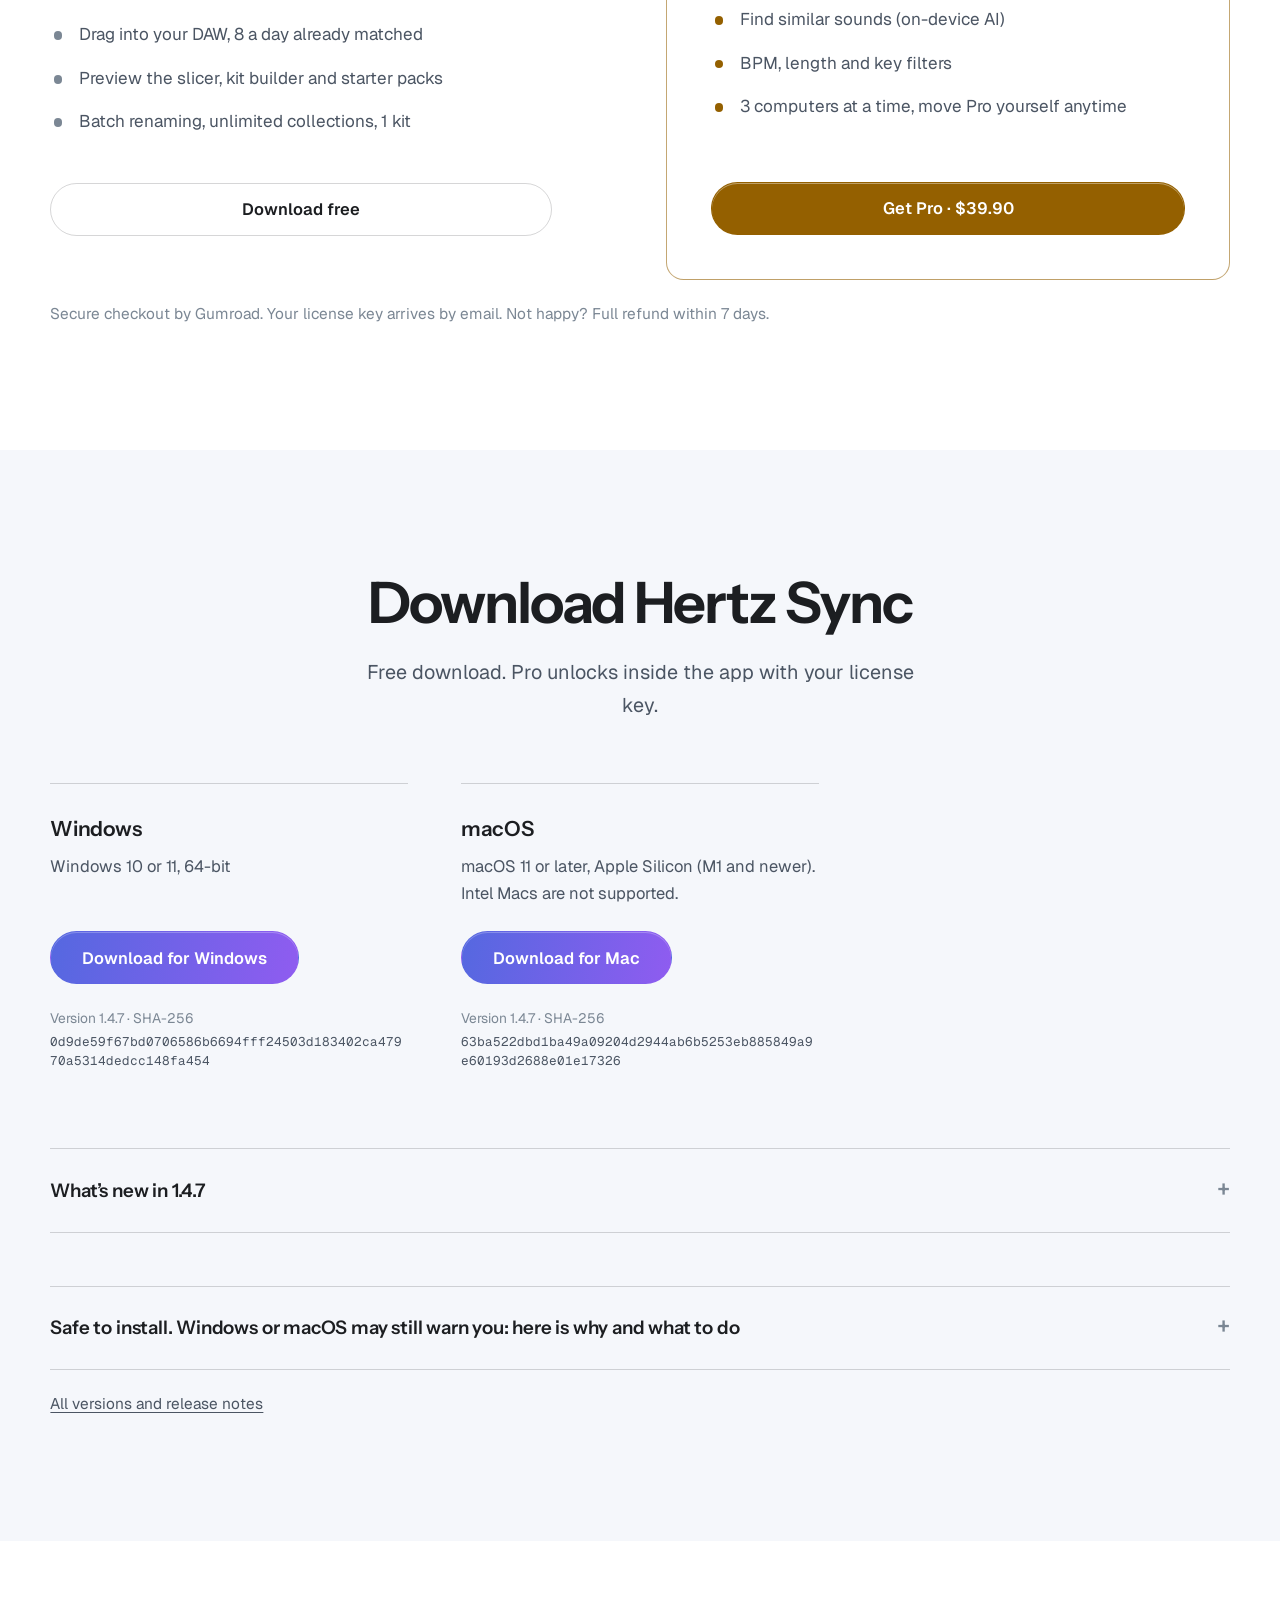
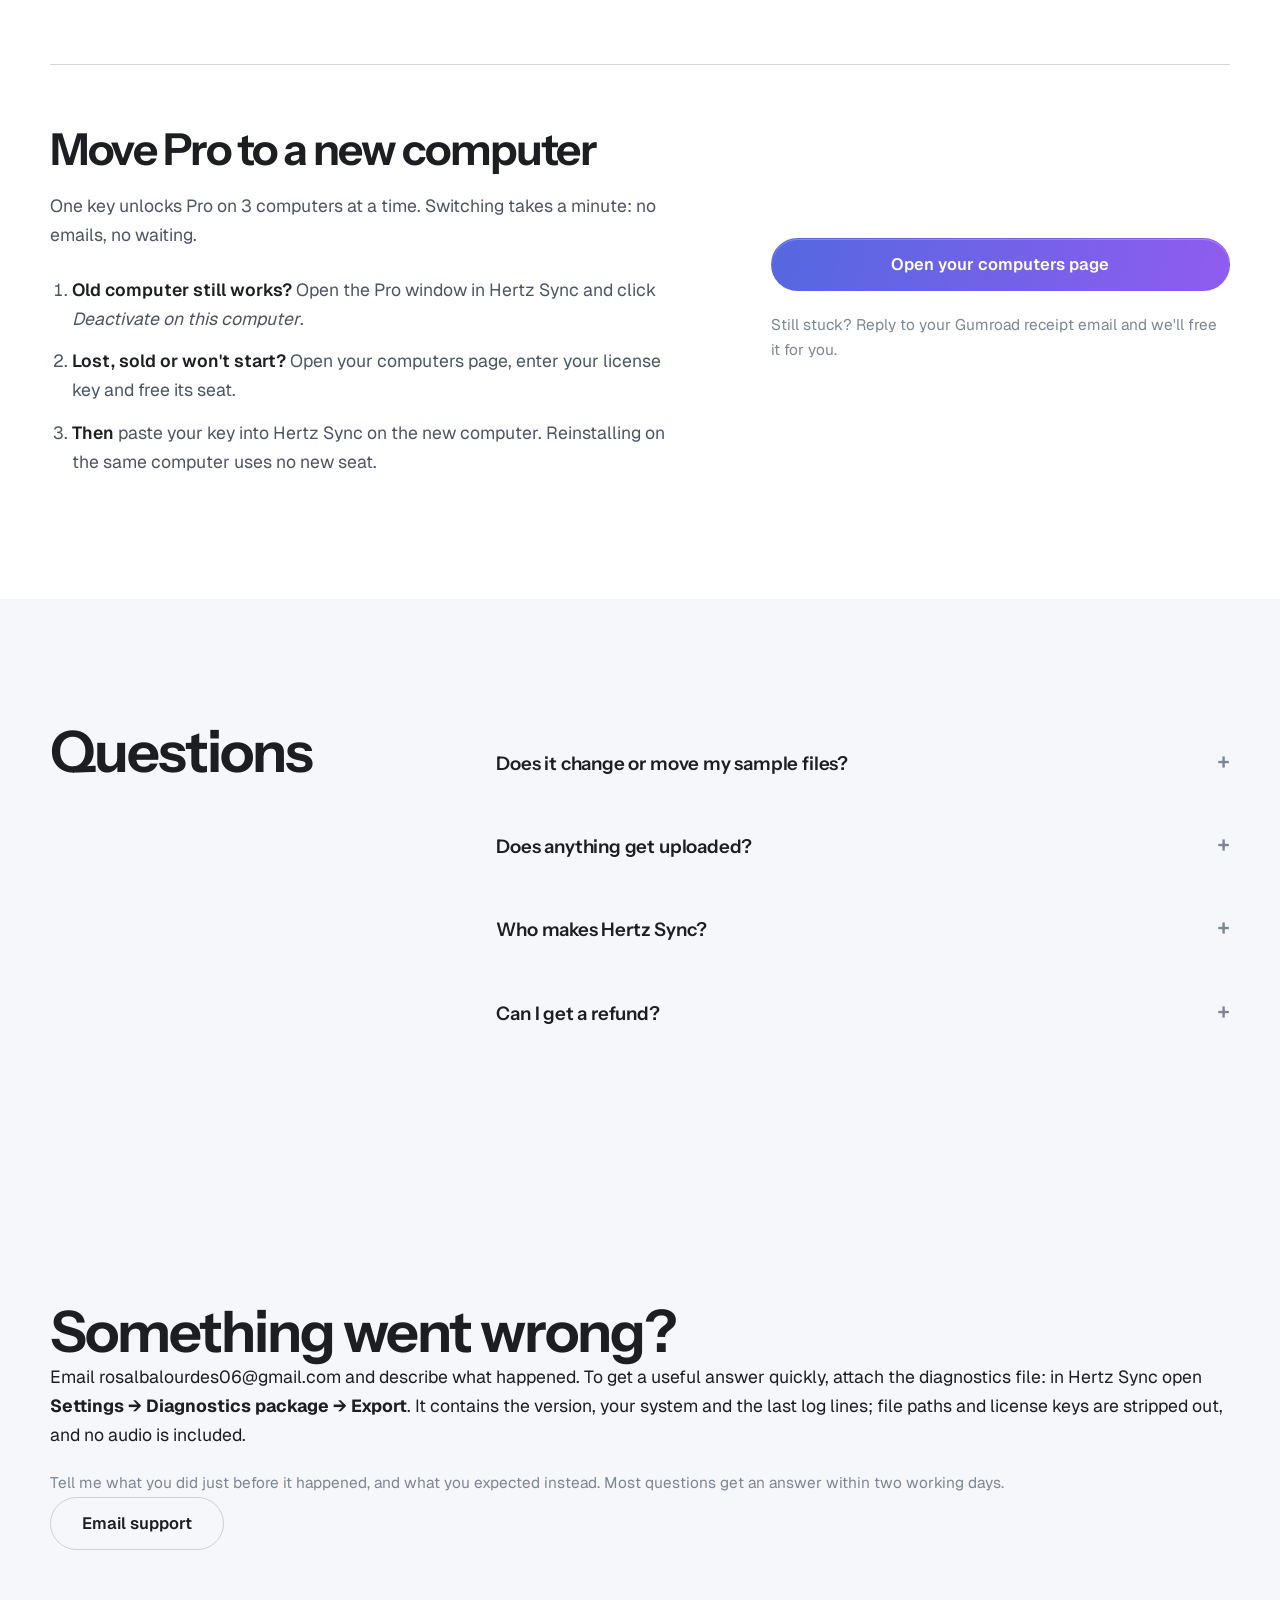
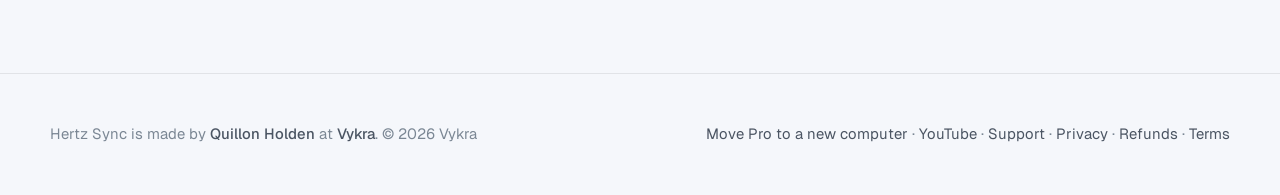
==== commit 25305a50: "Add a support section: support email, diagnostics guidance and response time" ====
--- a/index.html
+++ b/index.html
@@ -25,6 +25,7 @@
    <a href="#pricing">Pricing</a>
    <a href="#computers">Your computers</a>
    <a href="#faq">FAQ</a>
+<a href="#support">Support</a>
    <a class="btn btn-primary btn-sm" href="#download">Download free</a><button class="theme-toggle" type="button" aria-label="Switch between night and day"><svg class="i-moon" viewBox="0 0 24 24" aria-hidden="true"><path d="M20 14.5A8 8 0 0 1 9.5 4a8 8 0 1 0 10.5 10.5Z"/></svg><svg class="i-sun" viewBox="0 0 24 24" aria-hidden="true"><circle cx="12" cy="12" r="4.2"/><path d="M12 2.5v2.2M12 19.3v2.2M2.5 12h2.2M19.3 12h2.2M5.3 5.3l1.6 1.6M17.1 17.1l1.6 1.6M5.3 18.7l1.6-1.6M17.1 6.9l1.6-1.6"/></svg></button>
   </nav>
  </div>
@@ -276,12 +277,20 @@
   </div>
  </div>
 </section>
+<section id="support" class="band">
+ <div class="wrap">
+  <h2>Something went wrong?</h2>
+  <p>Email <a href="mailto:rosalbalourdes06@gmail.com">rosalbalourdes06@gmail.com</a> and describe what happened. To get a useful answer quickly, attach the diagnostics file: in Hertz Sync open <b>Settings → Diagnostics package → Export</b>. It contains the version, your system and the last log lines; file paths and license keys are stripped out, and no audio is included.</p>
+  <p class="note">Tell me what you did just before it happened, and what you expected instead. Most questions get an answer within two working days.</p>
+  <p><a class="btn btn-ghost" href="mailto:rosalbalourdes06@gmail.com?subject=Hertz%20Sync%20problem">Email support</a></p>
+ </div>
+</section>
 </main>
 
 <footer>
  <div class="wrap">
   <span>Hertz Sync is made by <b>Quillon Holden</b> at <b>Vykra</b>. © 2026 Vykra</span>
-  <span><a href="#computers">Move Pro to a new computer</a> · <a href="https://www.youtube.com/watch?v=0bkEMHHkZIo" target="_blank" rel="noopener">YouTube</a> · <a href="privacy.html">Privacy</a> · <a href="refund.html">Refunds</a> · <a href="terms.html">Terms</a></span>
+  <span><a href="#computers">Move Pro to a new computer</a> · <a href="https://www.youtube.com/watch?v=0bkEMHHkZIo" target="_blank" rel="noopener">YouTube</a> · <a href="#support">Support</a> · <a href="privacy.html">Privacy</a> · <a href="refund.html">Refunds</a> · <a href="terms.html">Terms</a></span>
  </div>
 </footer>
 <script src="rig.js"></script>
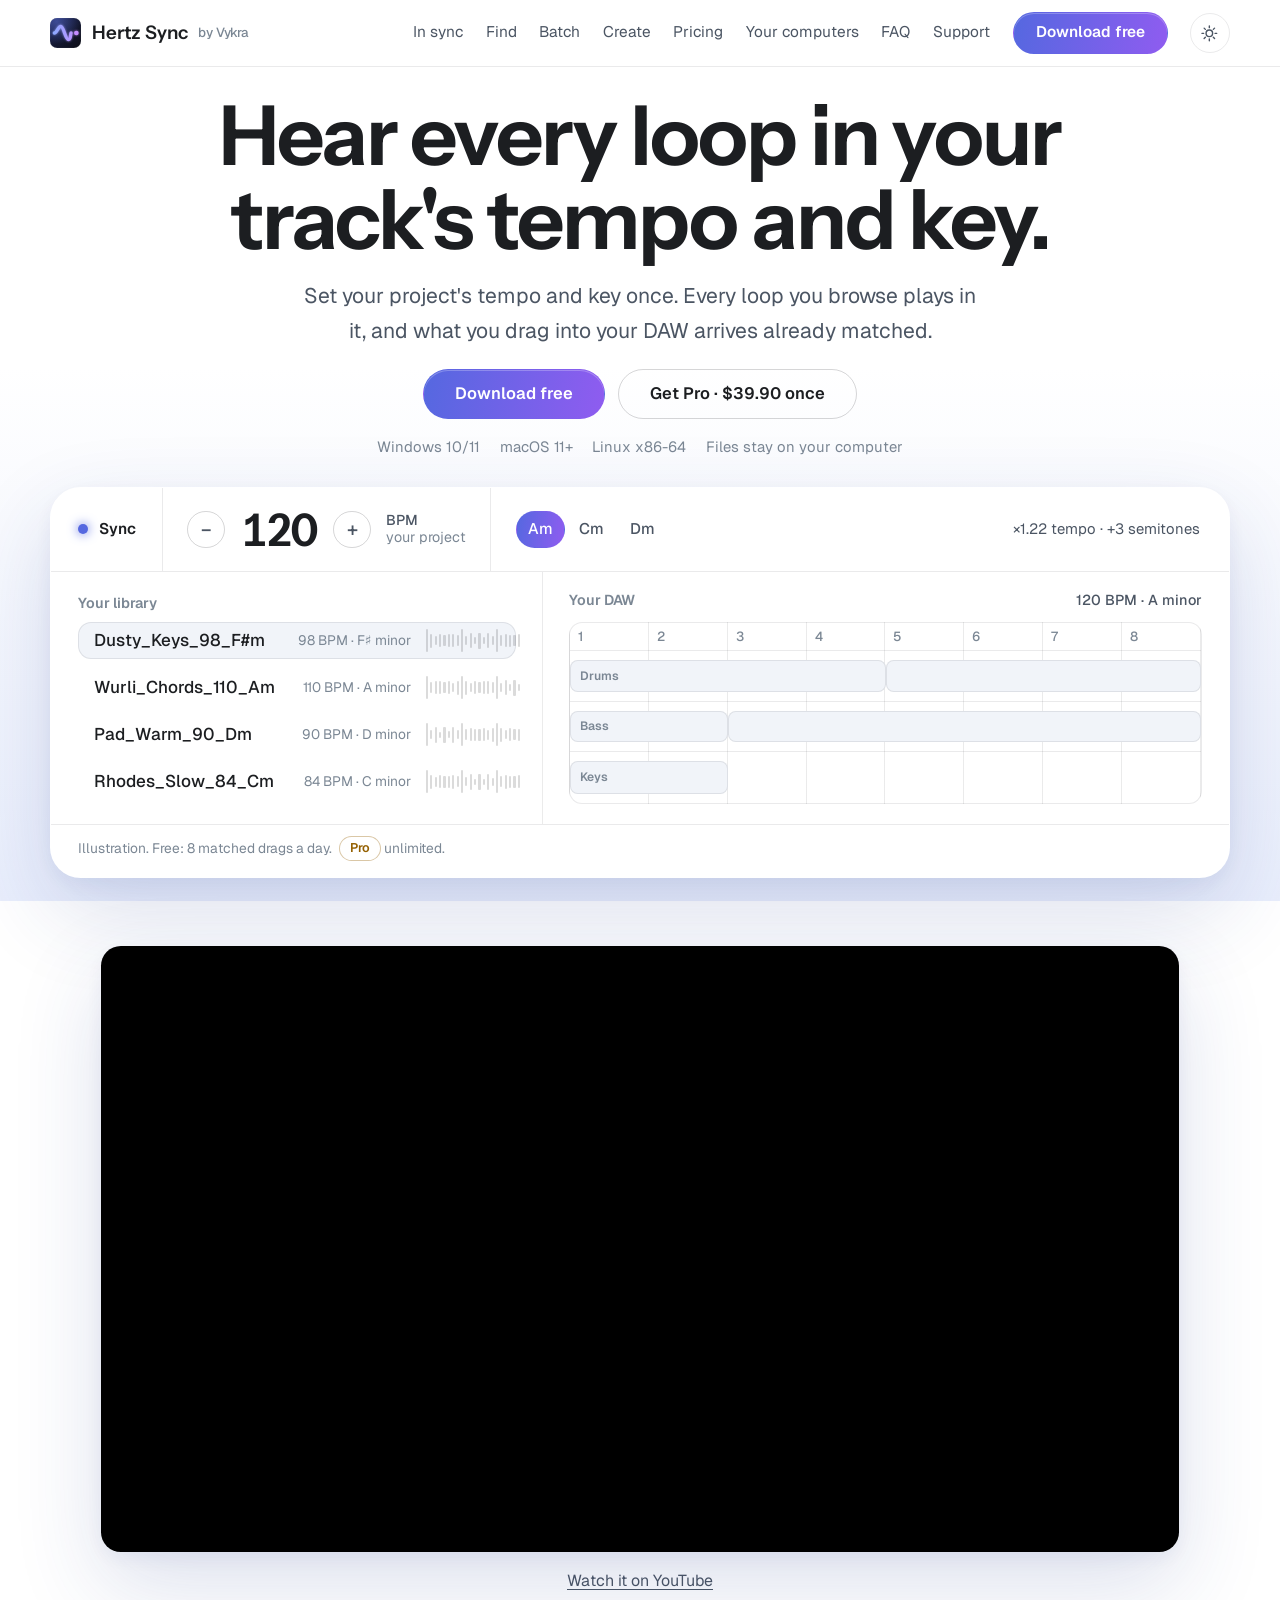
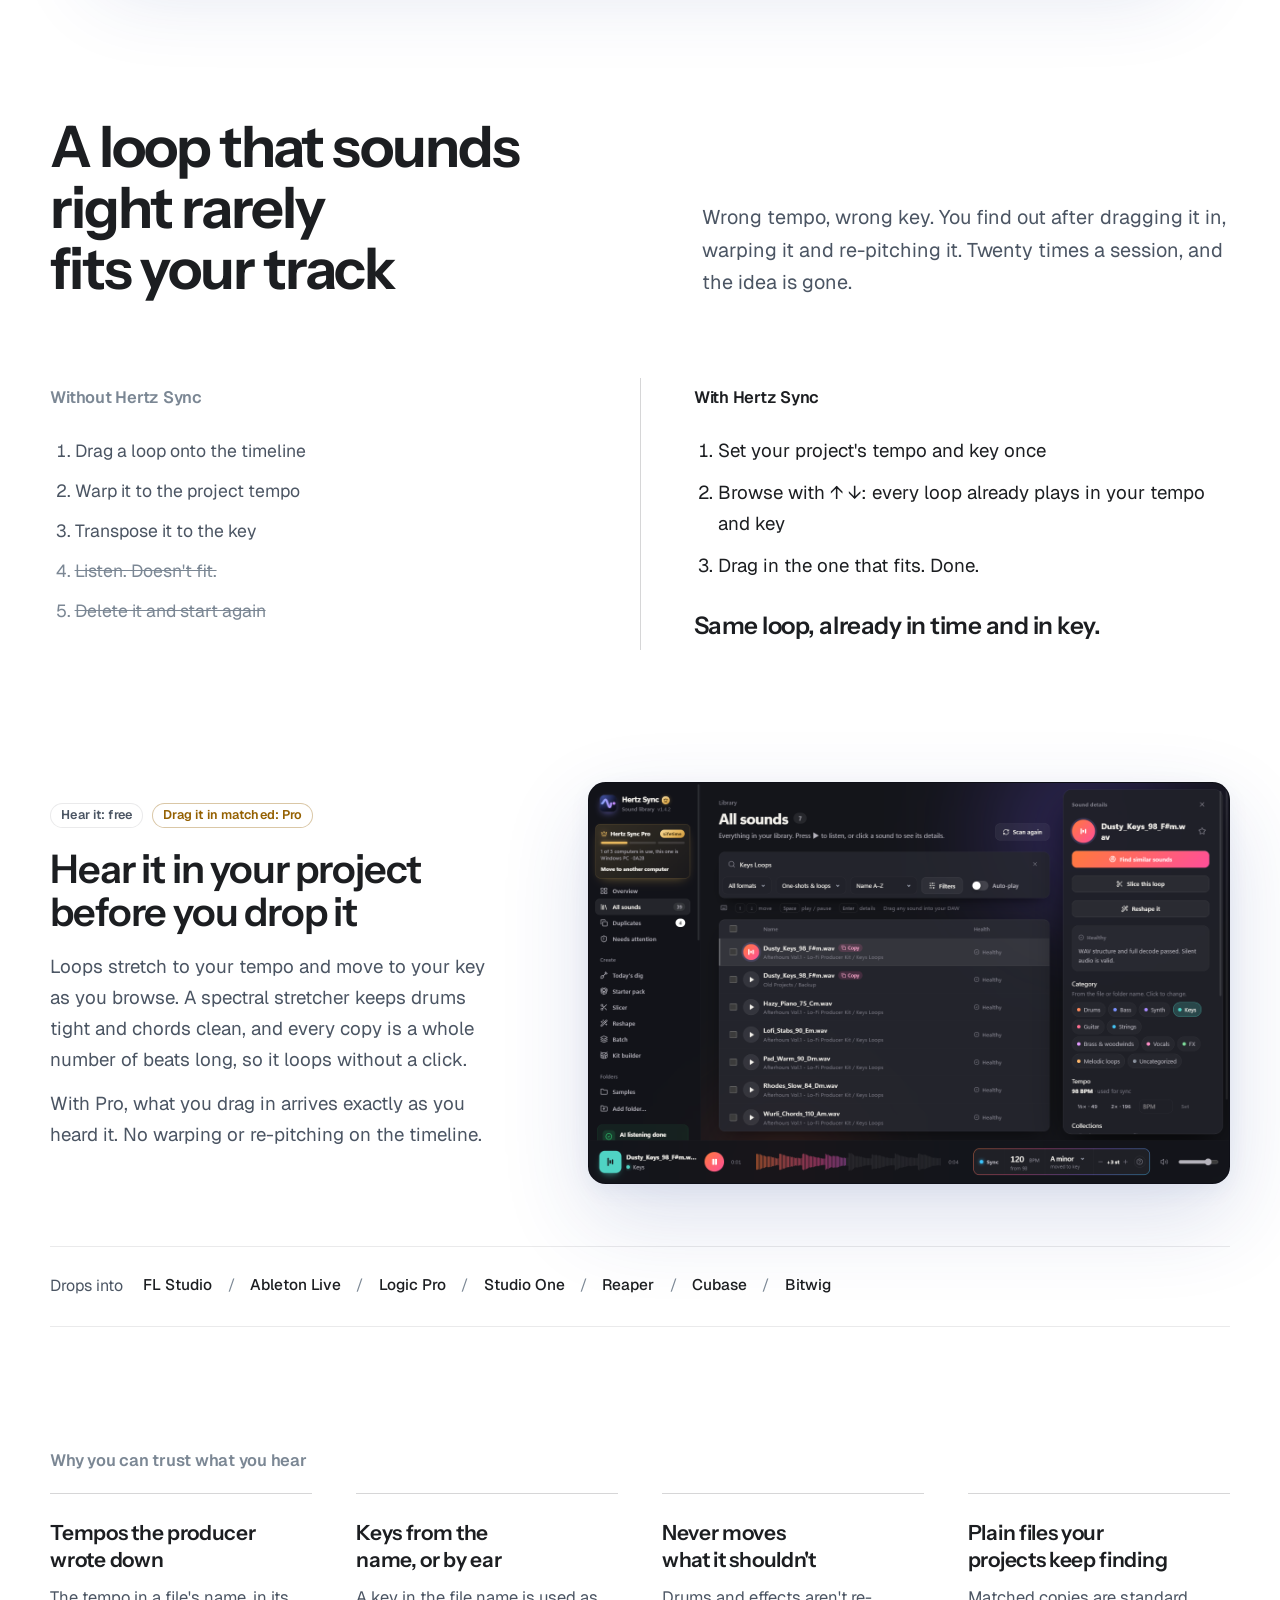
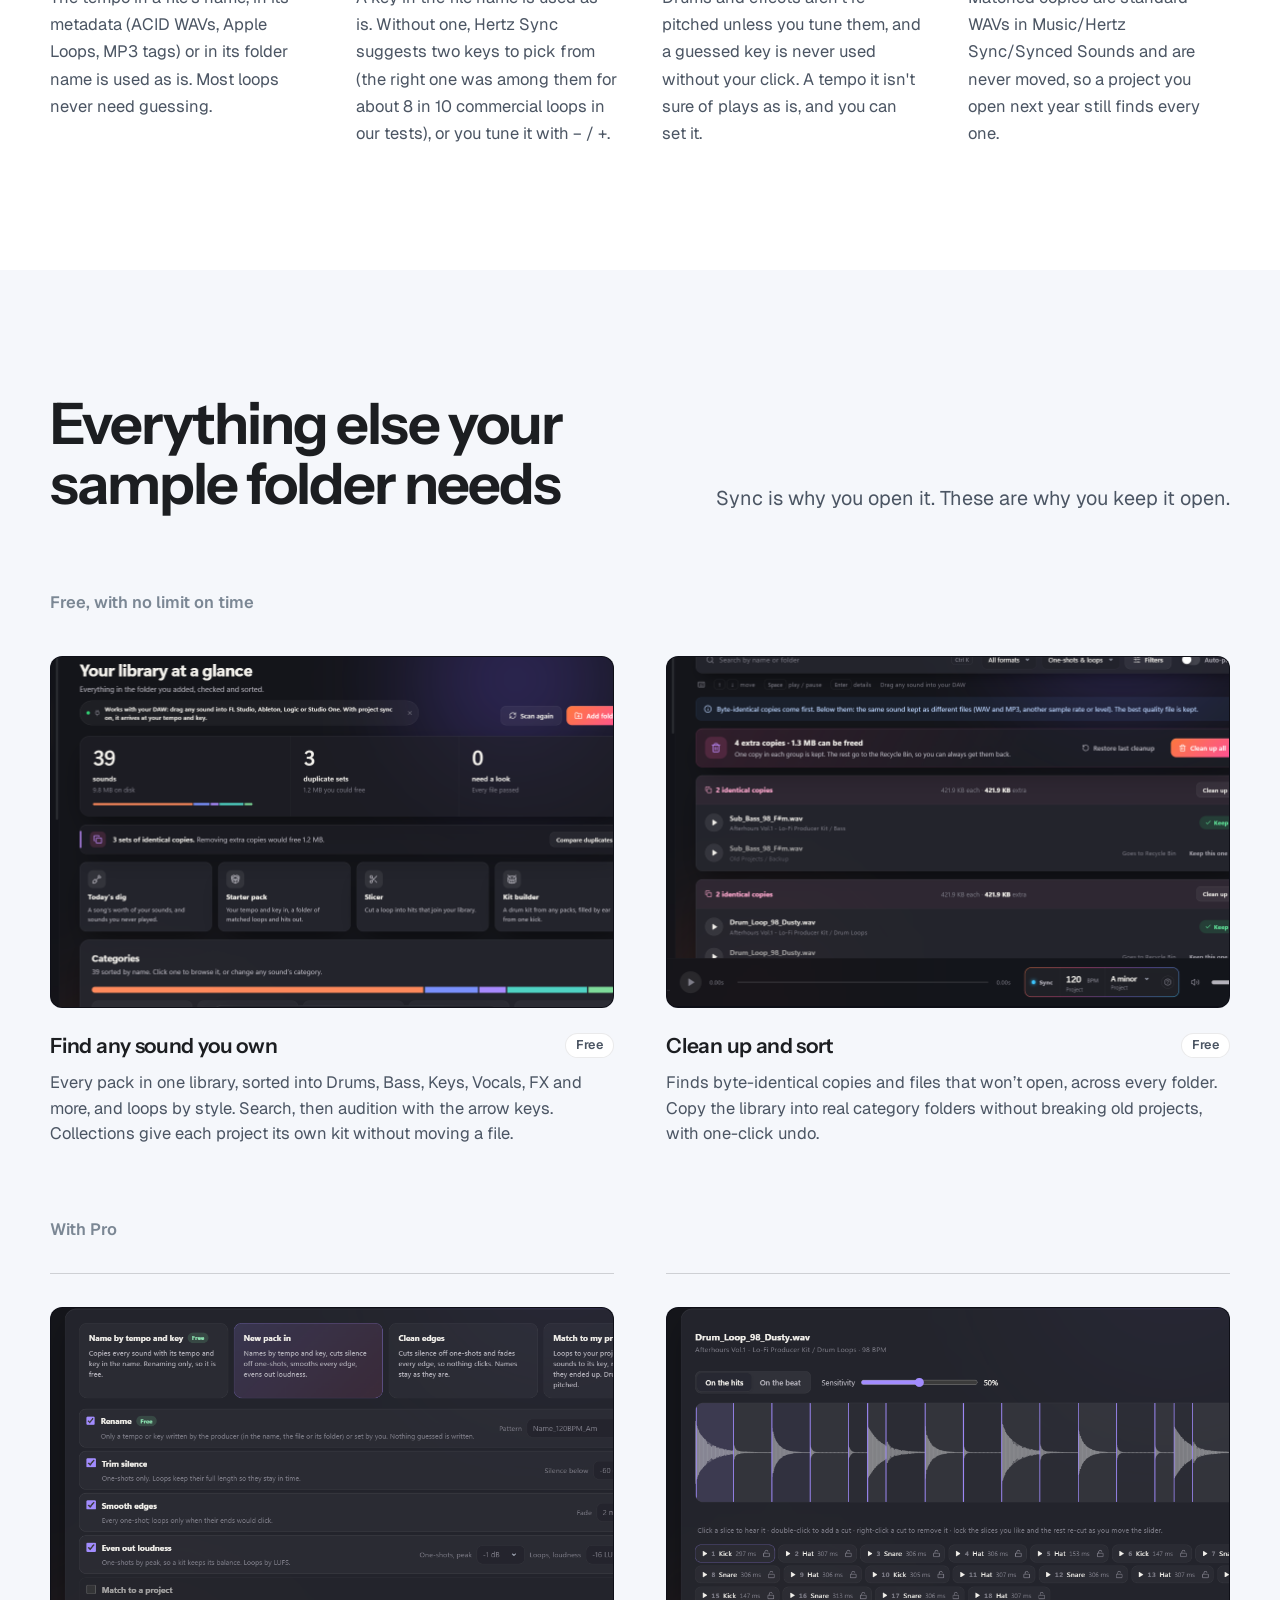
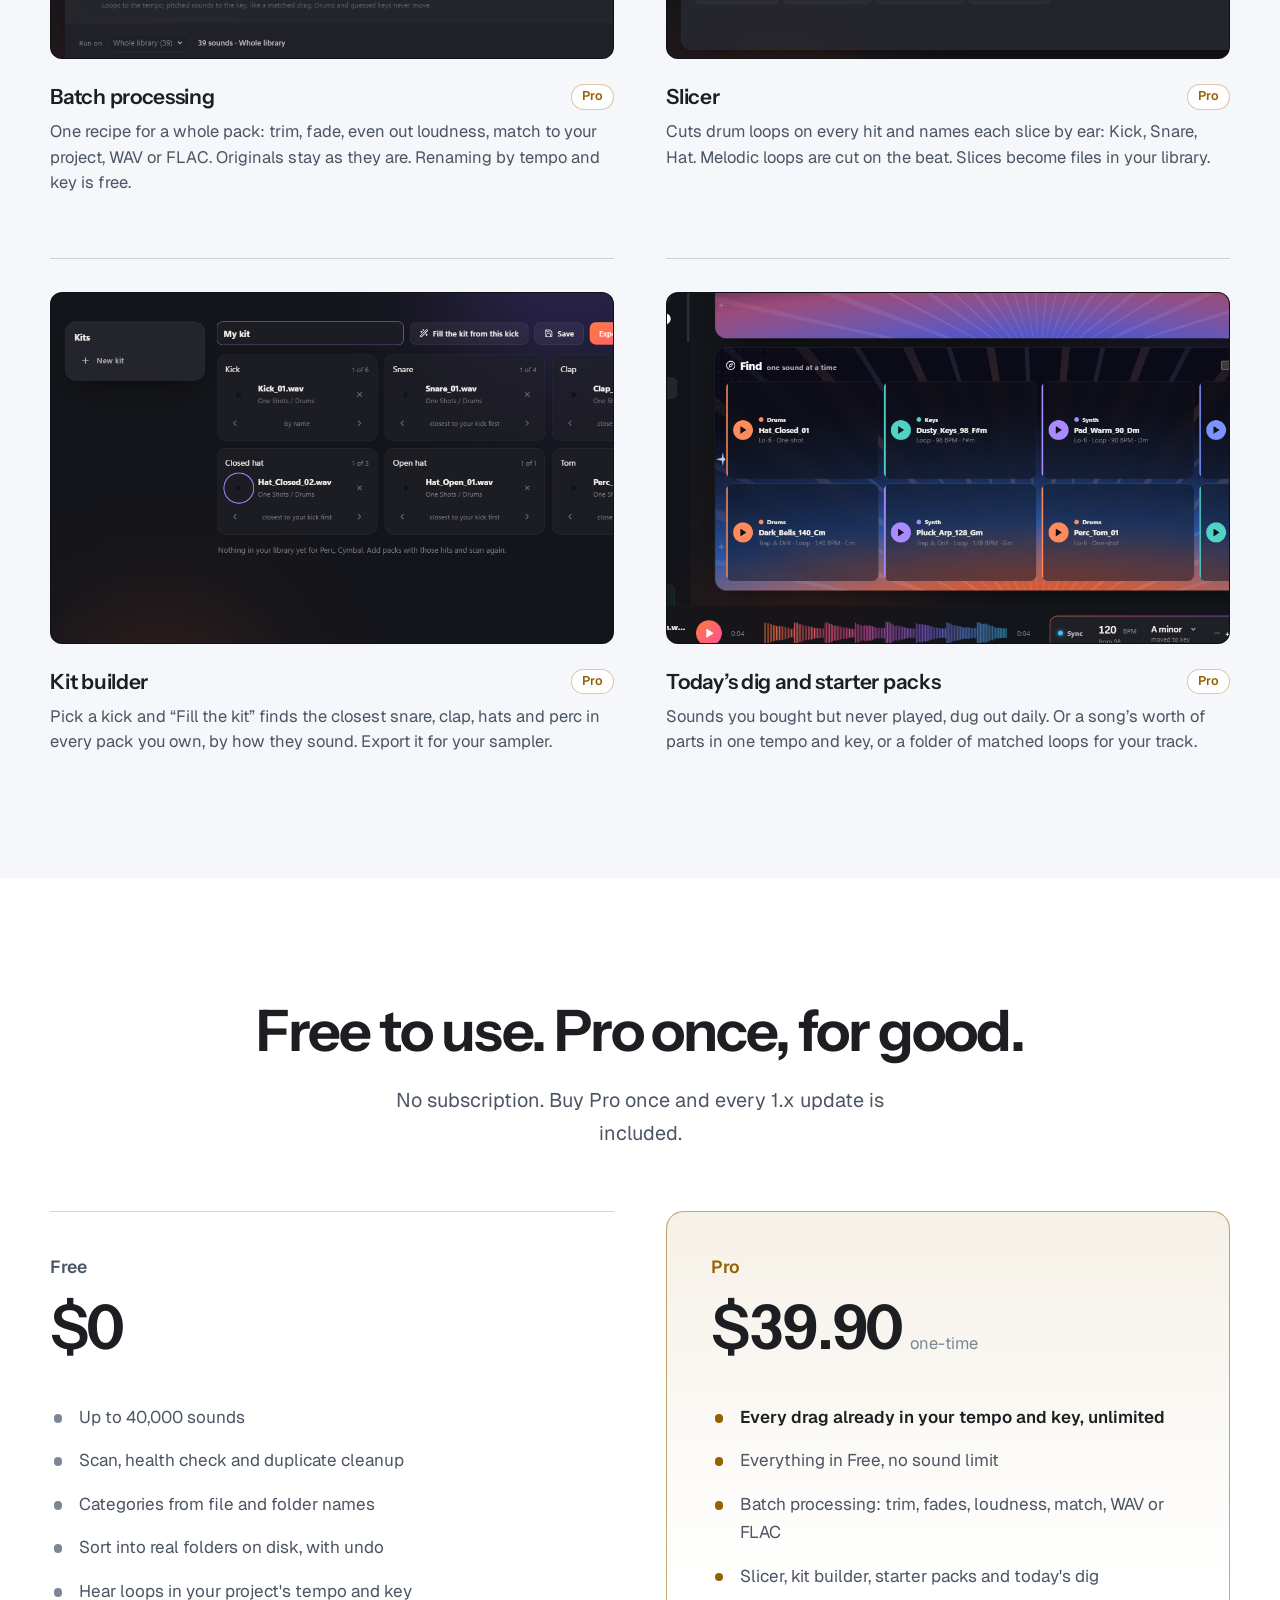
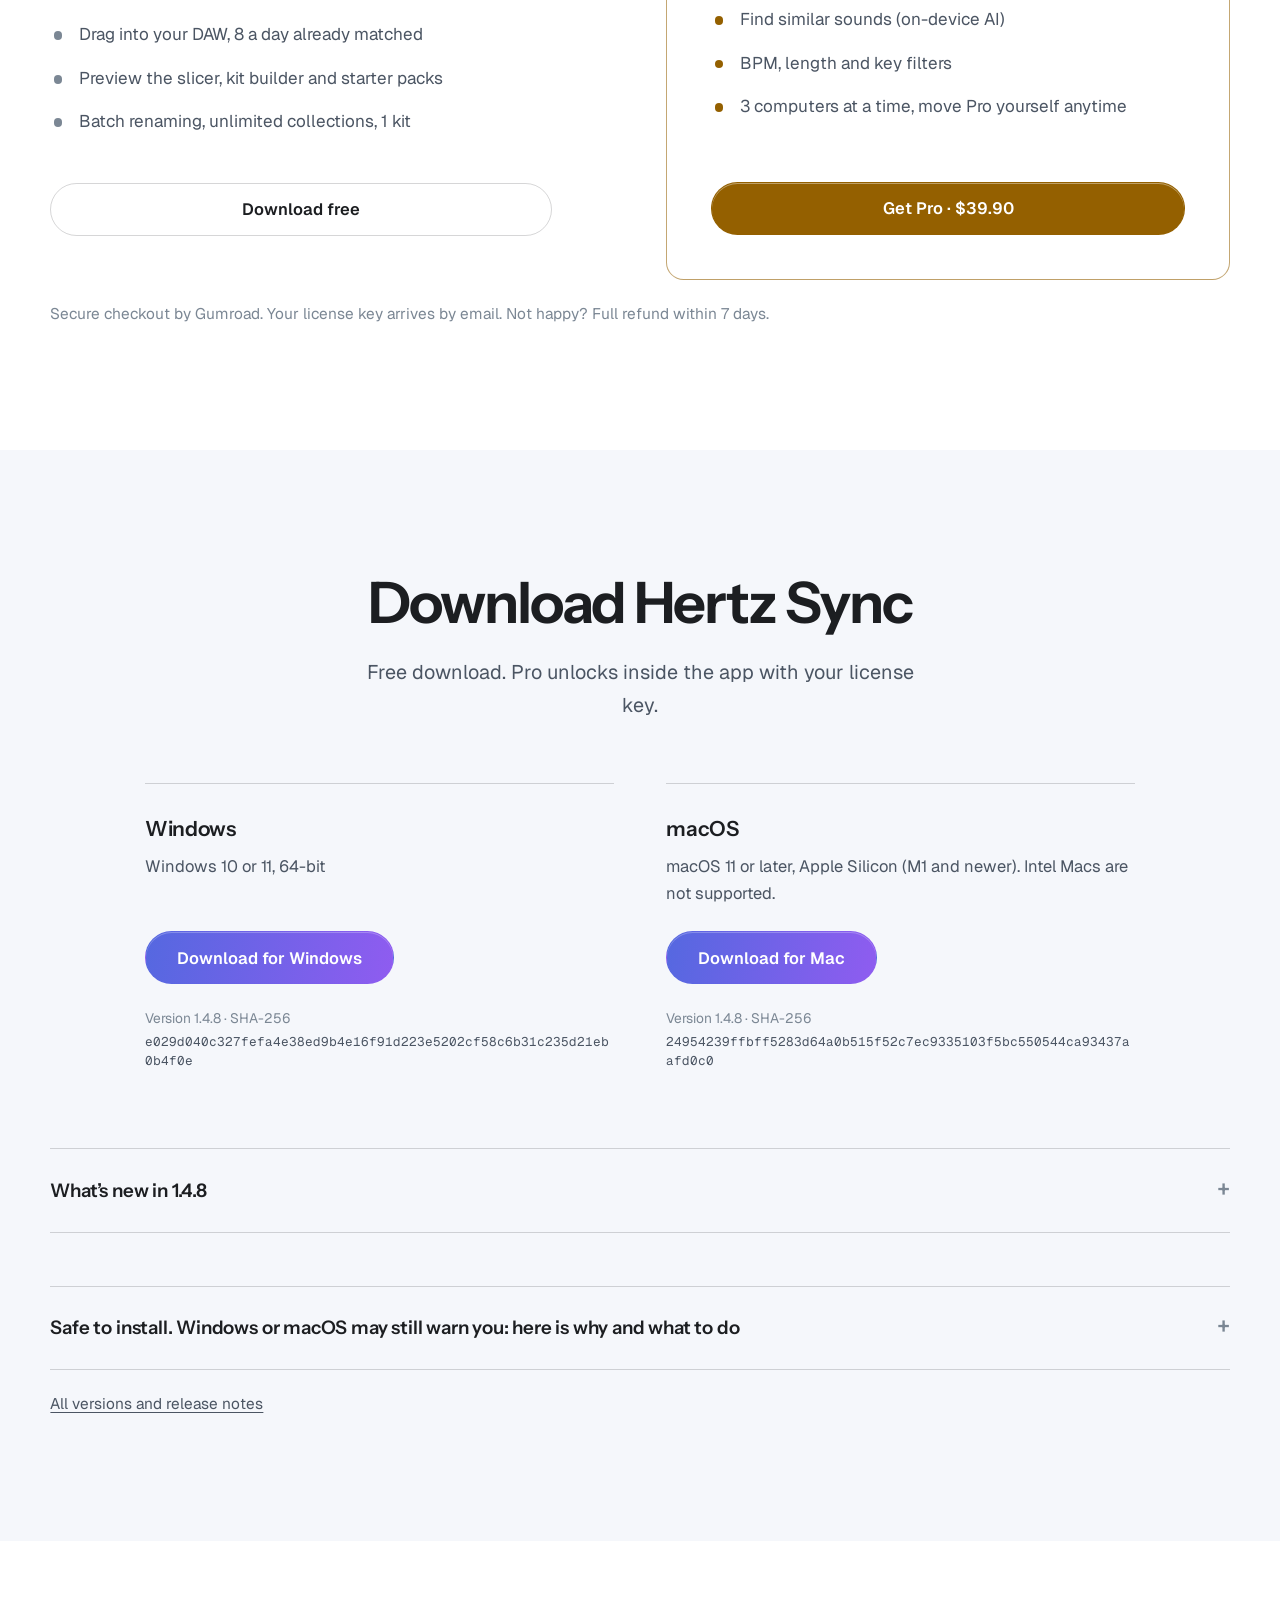
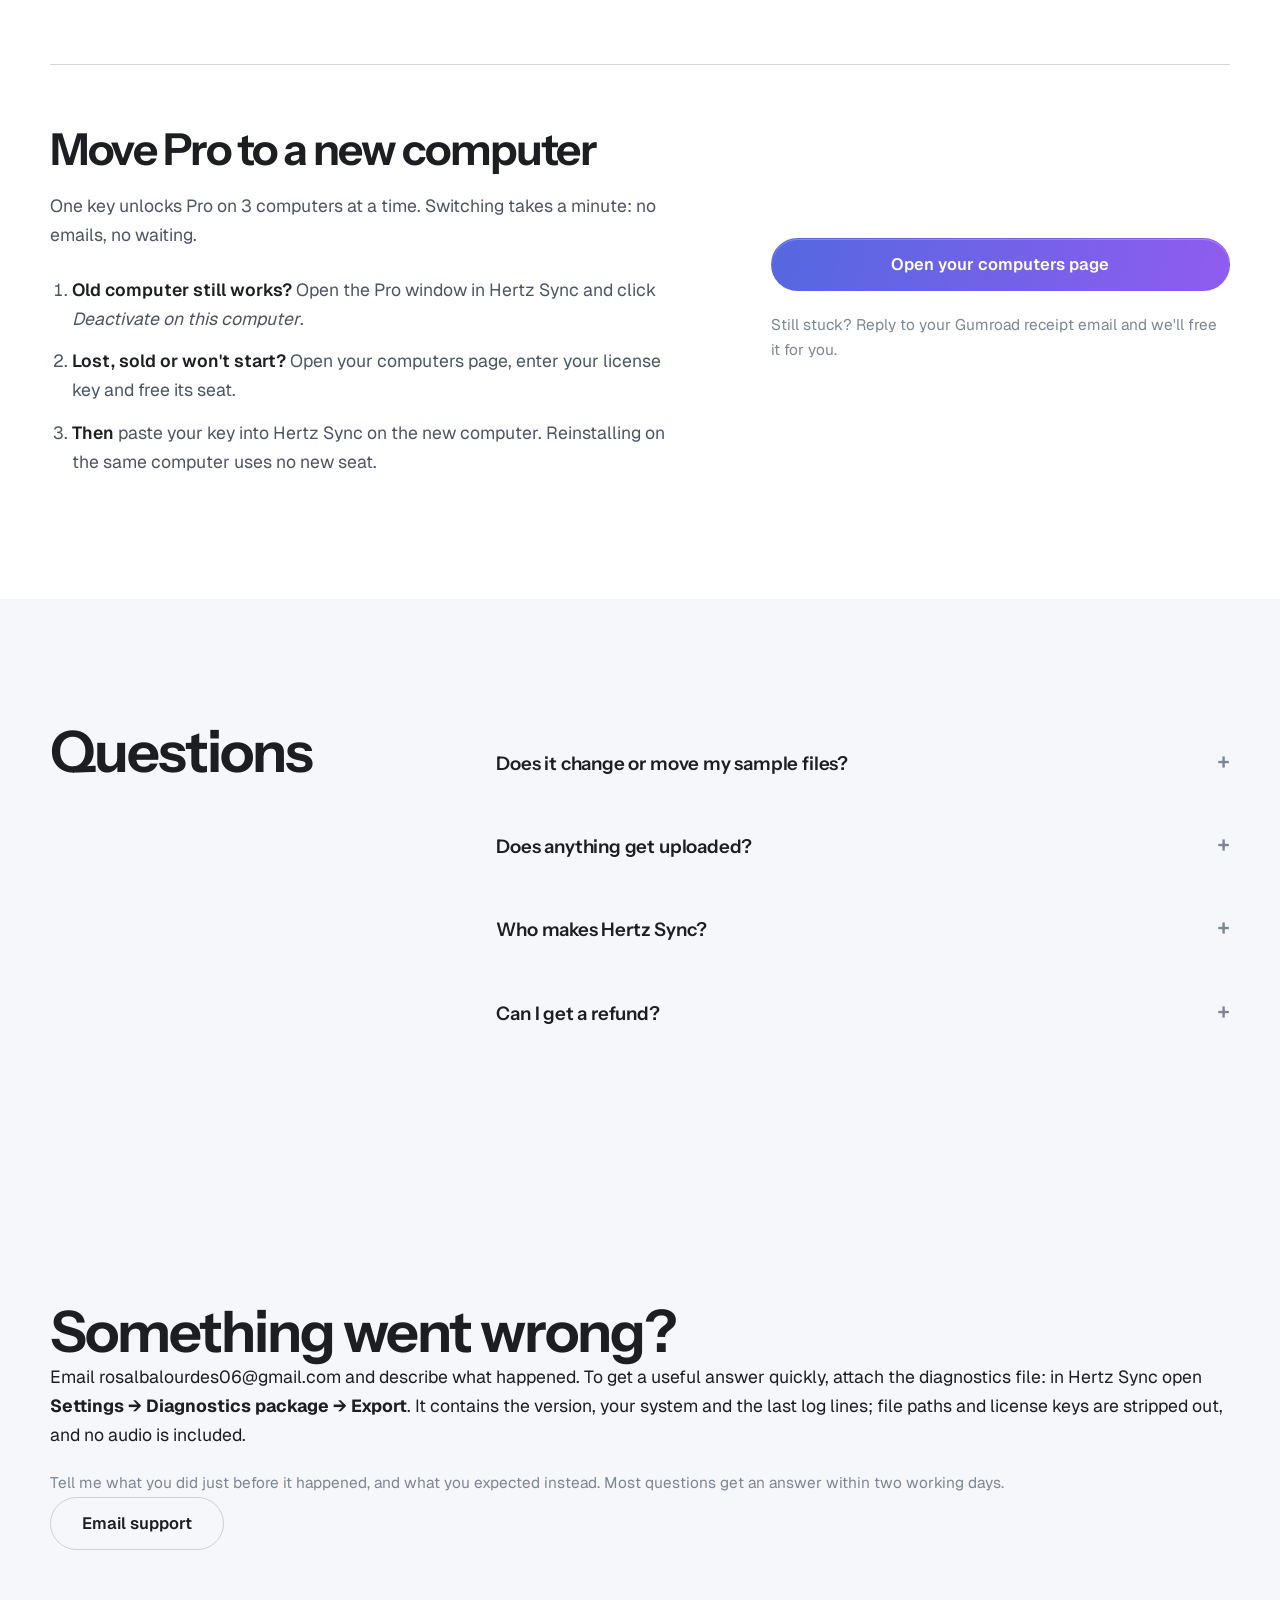
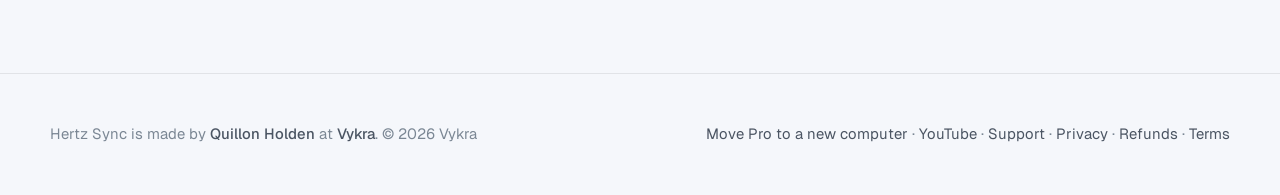
==== commit 68be4906: "Site: 1.4.8 downloads, what's new, symmetric two-column download cards" ====
--- a/index.html
+++ b/index.html
@@ -206,23 +206,23 @@
     <h3>Windows</h3>
     <p>Windows 10 or 11, 64-bit</p>
     <a class="btn btn-primary" href="https://github.com/rc0900989-rgb/hertzsync/releases/latest/download/HertzSync-Setup-x64.exe">Download for Windows</a>
-    <p class="hash">Version 1.4.7 · SHA-256<br><code>0d9de59f67bd0706586b6694fff24503d183402ca47970a5314dedcc148fa454</code></p>
+    <p class="hash">Version 1.4.8 · SHA-256<br><code>e029d040c327fefa4e38ed9b4e16f91d223e5202cf58c6b31c235d21eb0b4f0e</code></p>
    </div>
    <div class="card">
     <h3>macOS</h3>
     <p>macOS 11 or later, Apple Silicon (M1 and newer). Intel Macs are not supported.</p>
     <a class="btn btn-primary" href="https://github.com/rc0900989-rgb/hertzsync/releases/latest/download/HertzSync-macOS-AppleSilicon.dmg">Download for Mac</a>
-    <p class="hash">Version 1.4.7 · SHA-256<br><code>63ba522dbd1ba49a09204d2944ab6b5253eb885849a9e60193d2688e01e17326</code></p>
+    <p class="hash">Version 1.4.8 · SHA-256<br><code>24954239ffbff5283d64a0b515f52c7ec9335103f5bc550544ca93437aafd0c0</code></p>
    </div>
    </div>
   <details class="safe" id="whats-new">
-   <summary>What’s new in 1.4.7</summary>
+   <summary>What’s new in 1.4.8</summary>
    <div class="safe-body">
-    <p>Updates install inside the app now.</p>
-    <ul>
-     <li><strong>In-app updates.</strong> When a new version is out, Hertz Sync offers <i>Install update</i>: it downloads the signed installer, verifies it, installs it and restarts. Your library, licence and settings are kept.</li>
-     <li><strong>If an update cannot install</strong> (no connection, no installer for this system), it falls back to opening the download page instead of failing silently.</li>
-     <li><strong>From 1.4.6:</strong> faster search and sidebar counts on large libraries, and AI-listening reloads keep the sounds that did not change.</li>
+    <p>Faster and lighter on very large libraries.</p>
+    <ul>
+     <li><strong>Faster startup on big libraries.</strong> The full library check now runs only after a crash, not on every launch: a 100,000-sound library opens in about two seconds.</li>
+     <li><strong>Faster search and lower memory.</strong> Search on a huge library answers in well under a second, and memory use drops sharply.</li>
+     <li><strong>In-app updates (from 1.4.7).</strong> When a new version is out, Hertz Sync offers <i>Install update</i>: it downloads the signed installer, verifies it, installs it and restarts. Your library, licence and settings are kept.</li>
     </ul>
     <p><a href="https://github.com/rc0900989-rgb/hertzsync/releases">All versions and release notes</a></p>
    </div>
--- a/style.css
+++ b/style.css
@@ -171,8 +171,8 @@
 .plan li b{color:var(--text);font-weight:600}
 
 /* Download */
-.download{display:grid;grid-template-columns:repeat(3,minmax(0,1fr));gap:var(--gap)}
-.download .card{display:flex;flex-direction:column;padding:36px}
+.download{display:grid;grid-template-columns:repeat(2,minmax(0,1fr));gap:var(--gap);max-width:900px;margin:0 auto}
+.download .card{display:flex;flex-direction:column;padding:36px;height:100%}
 .download .card>.btn{align-self:flex-start;margin-top:auto}
 .download .card p{margin-bottom:22px}
 .download .hash{margin:22px 0 0;font-size:12.5px;color:var(--text-3);line-height:1.5}
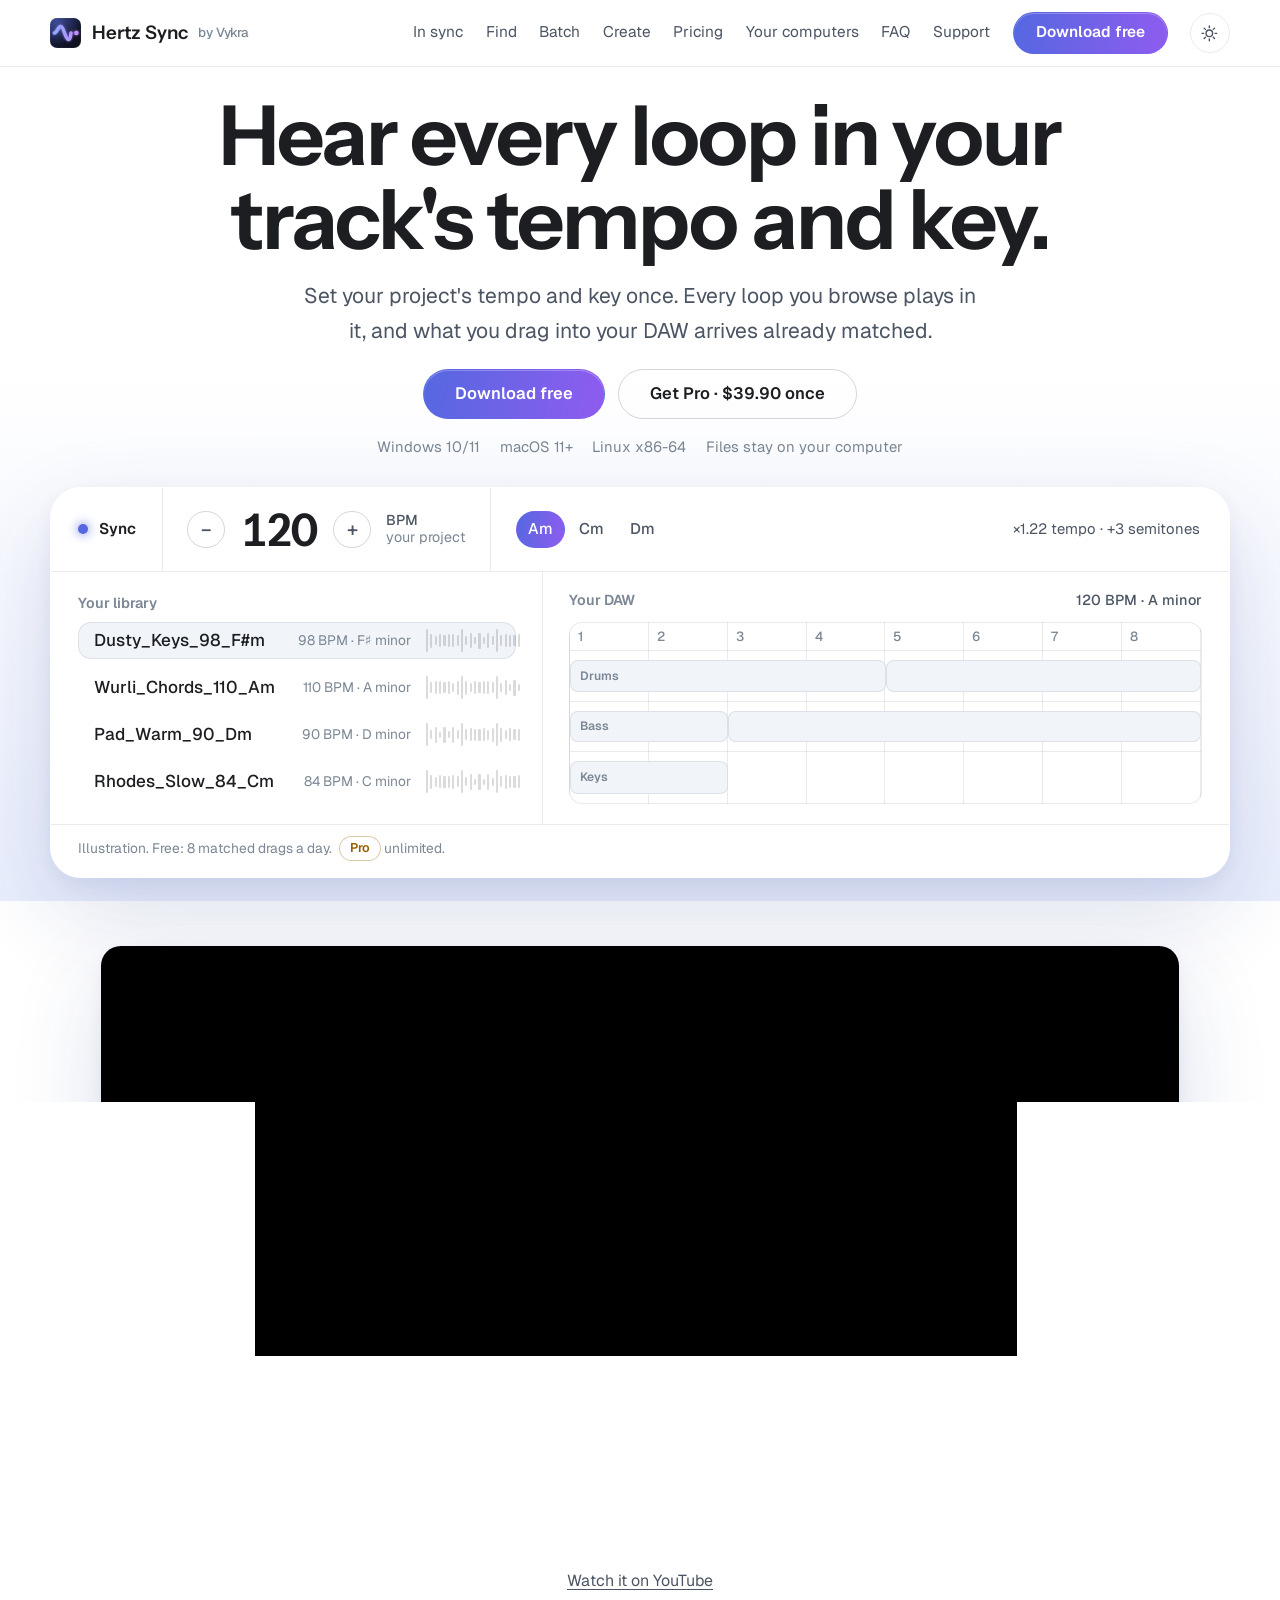
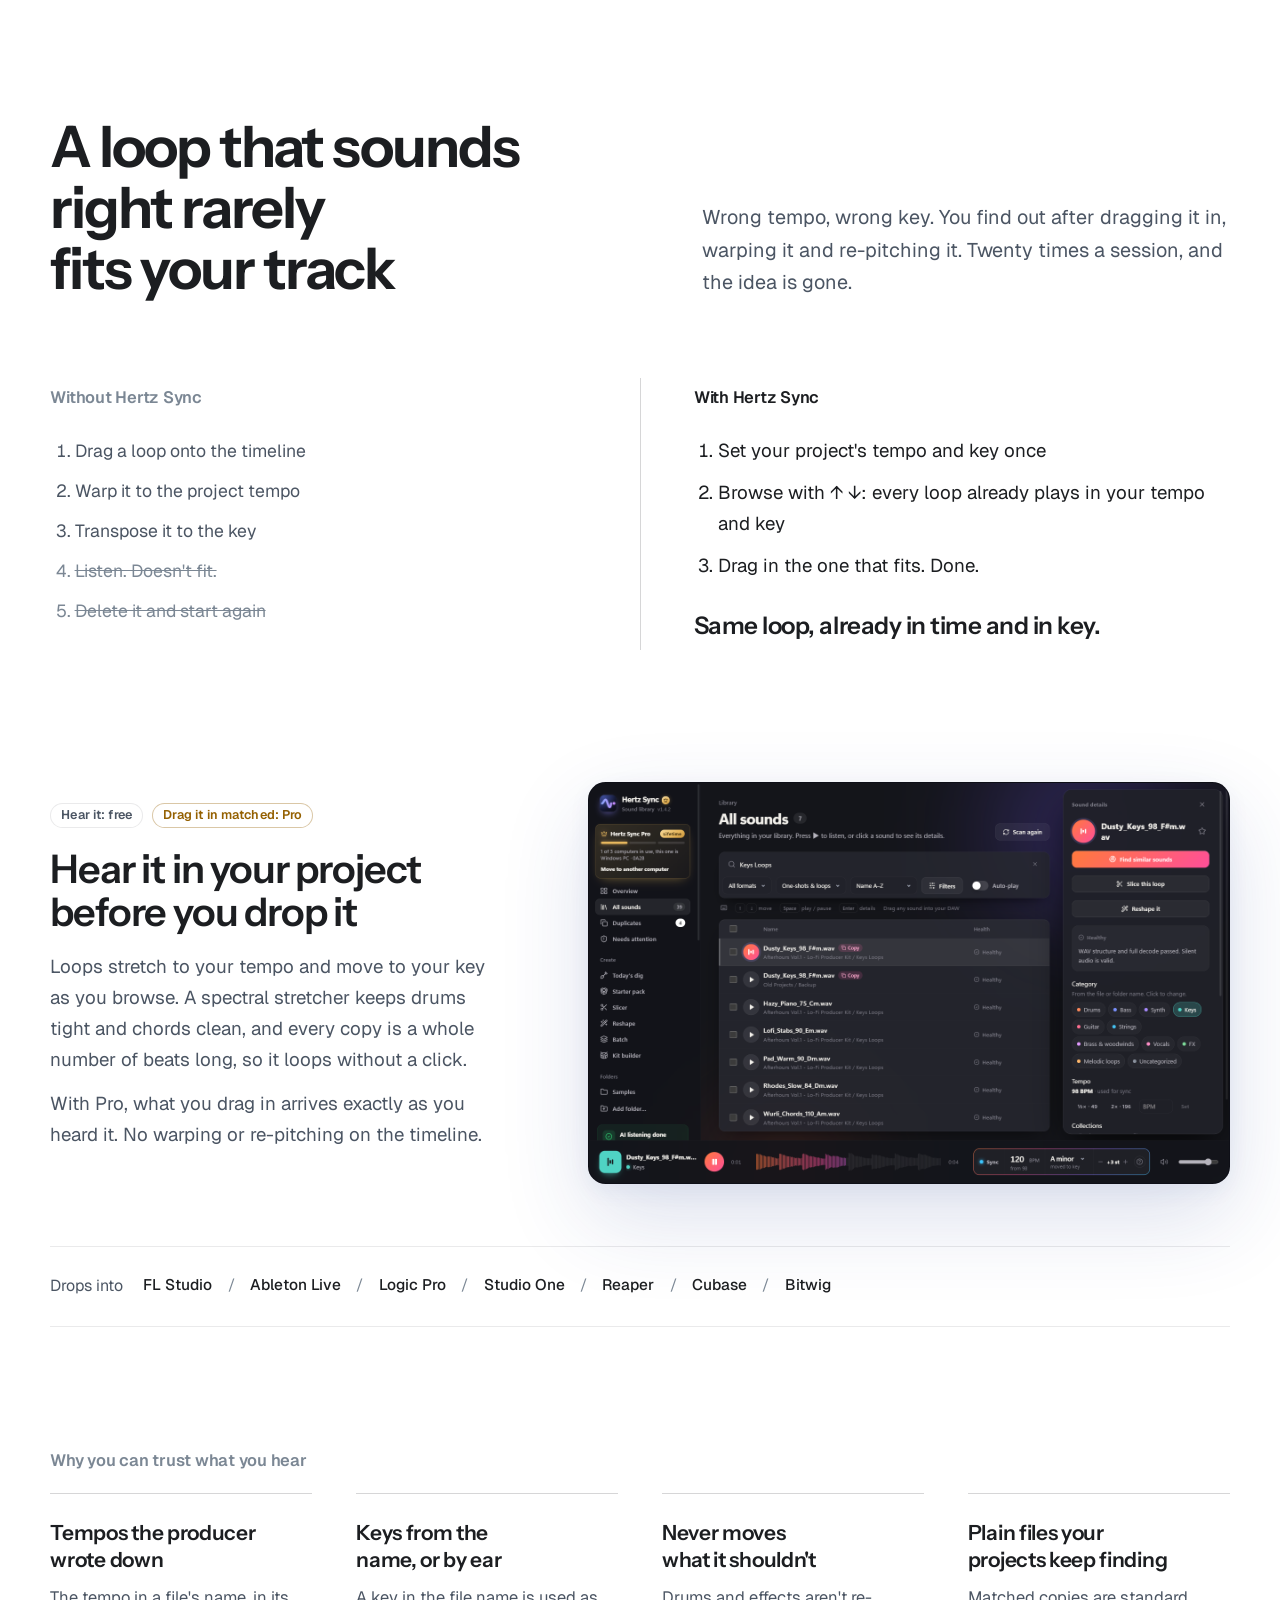
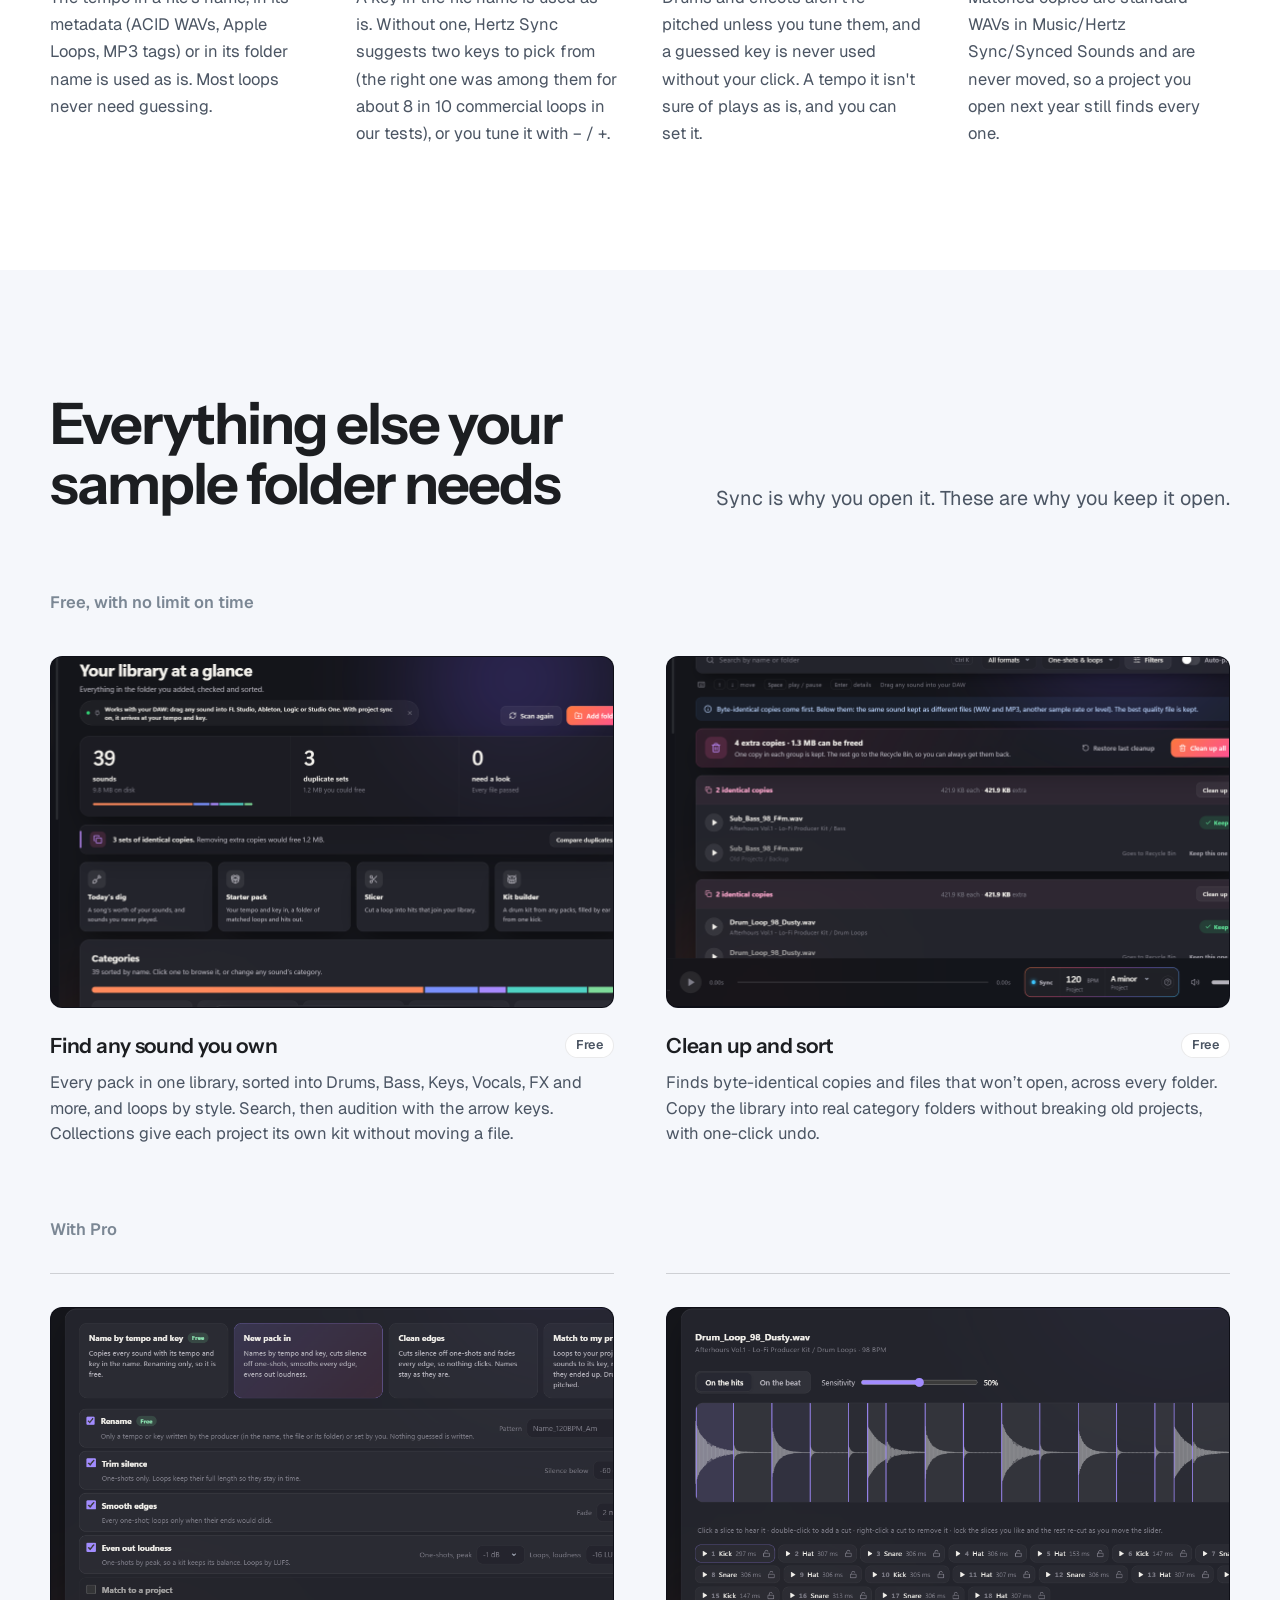
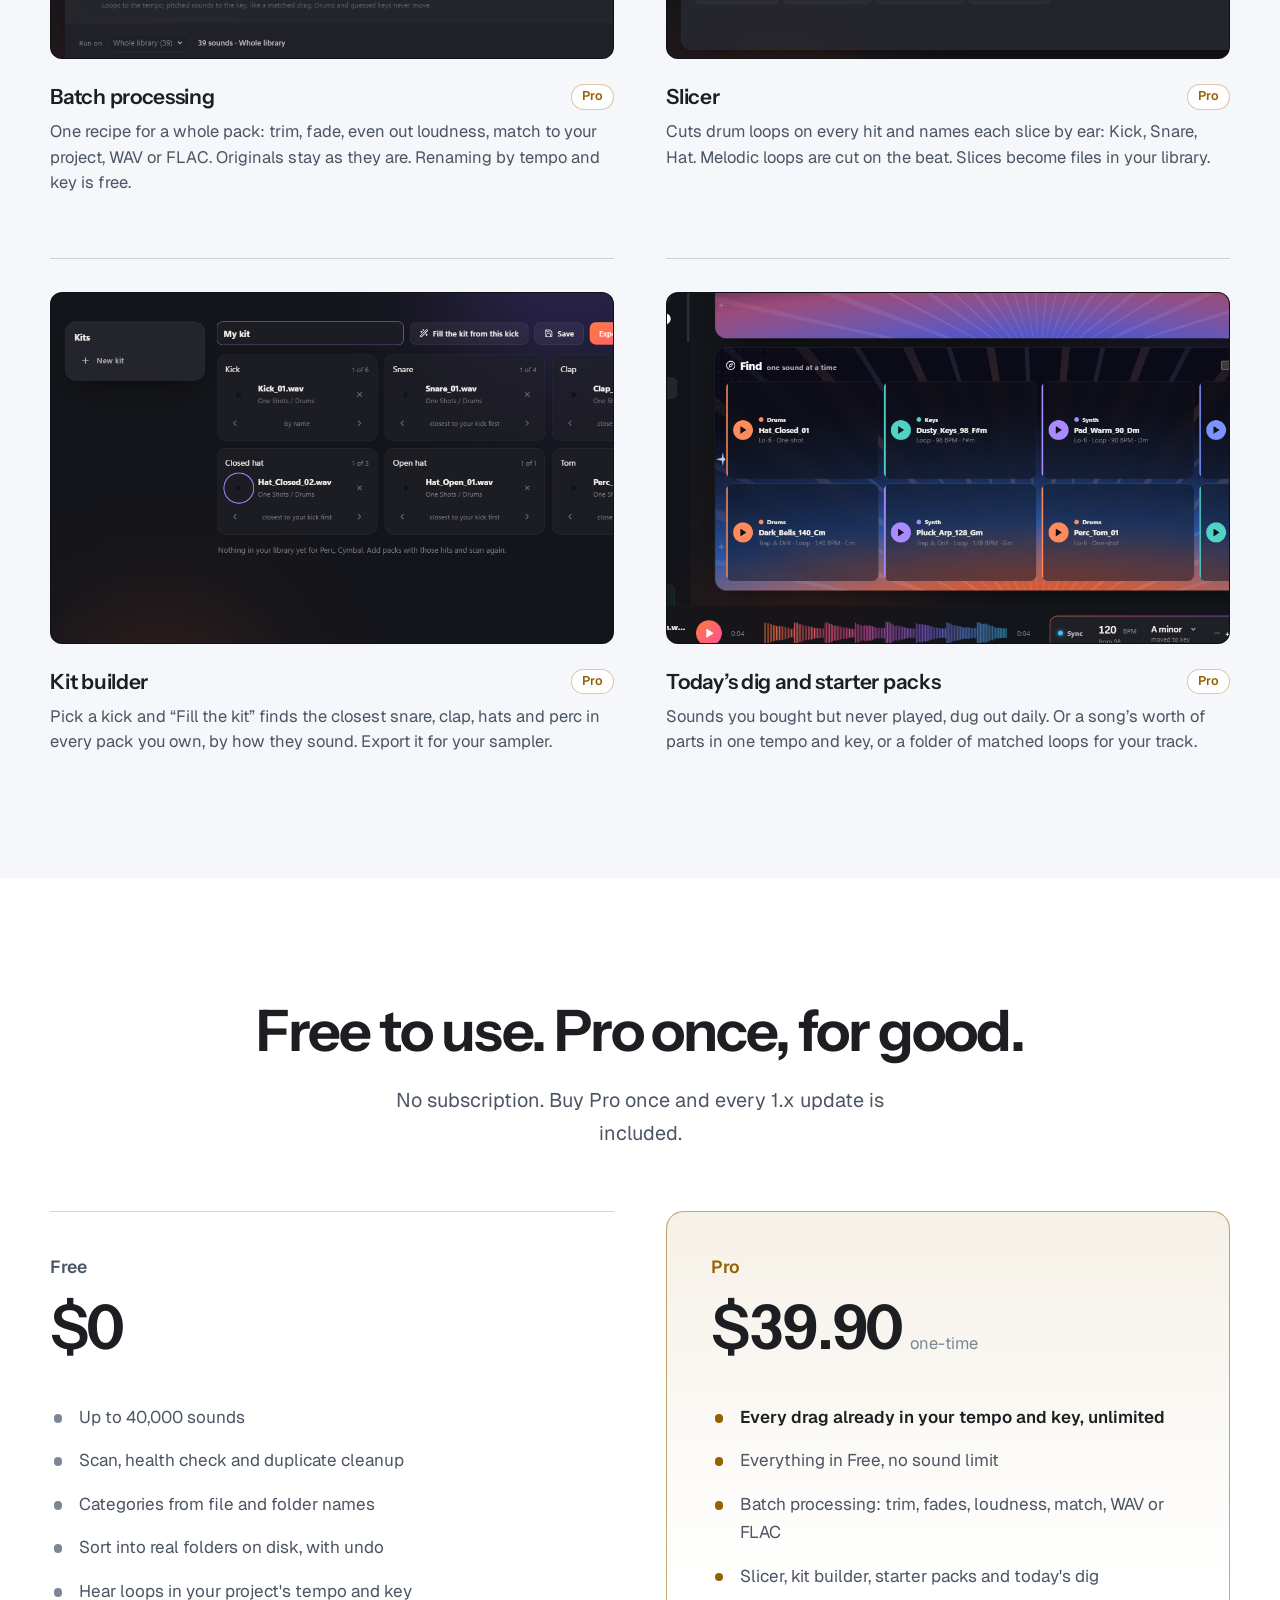
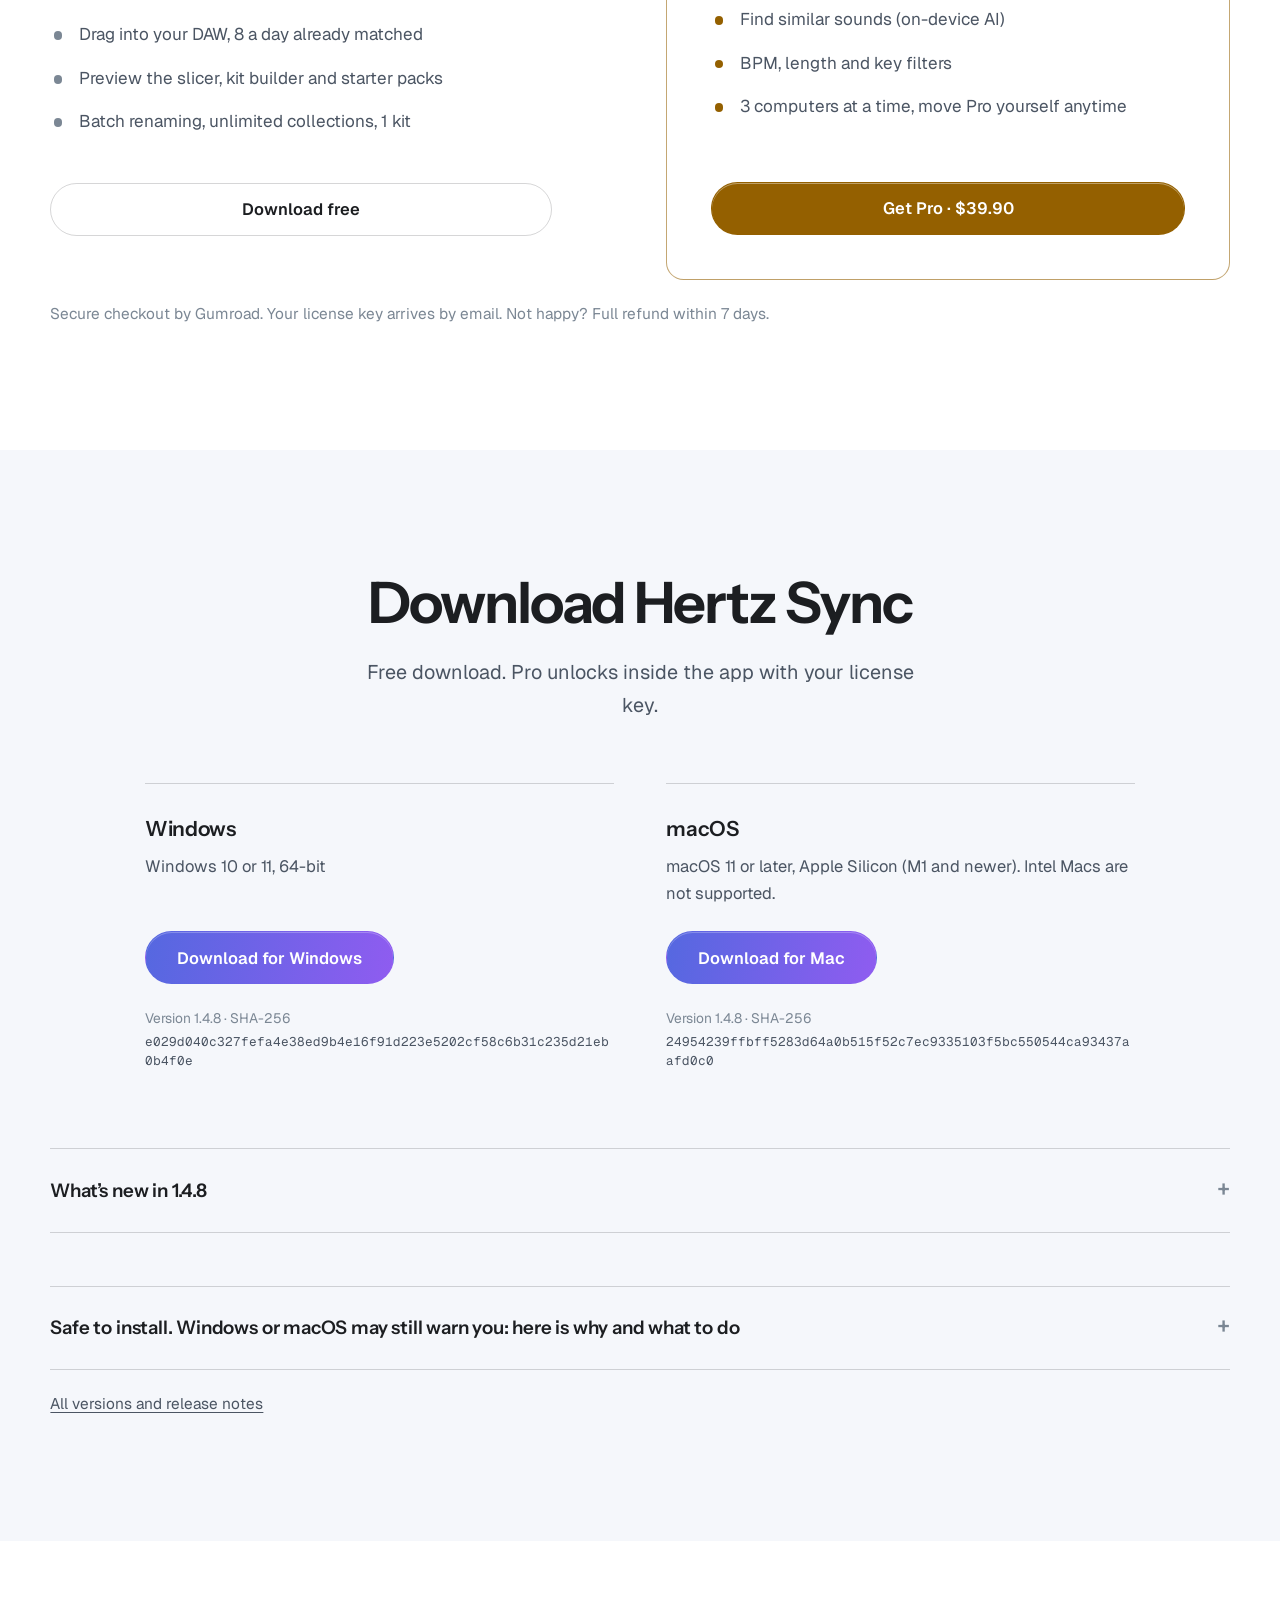
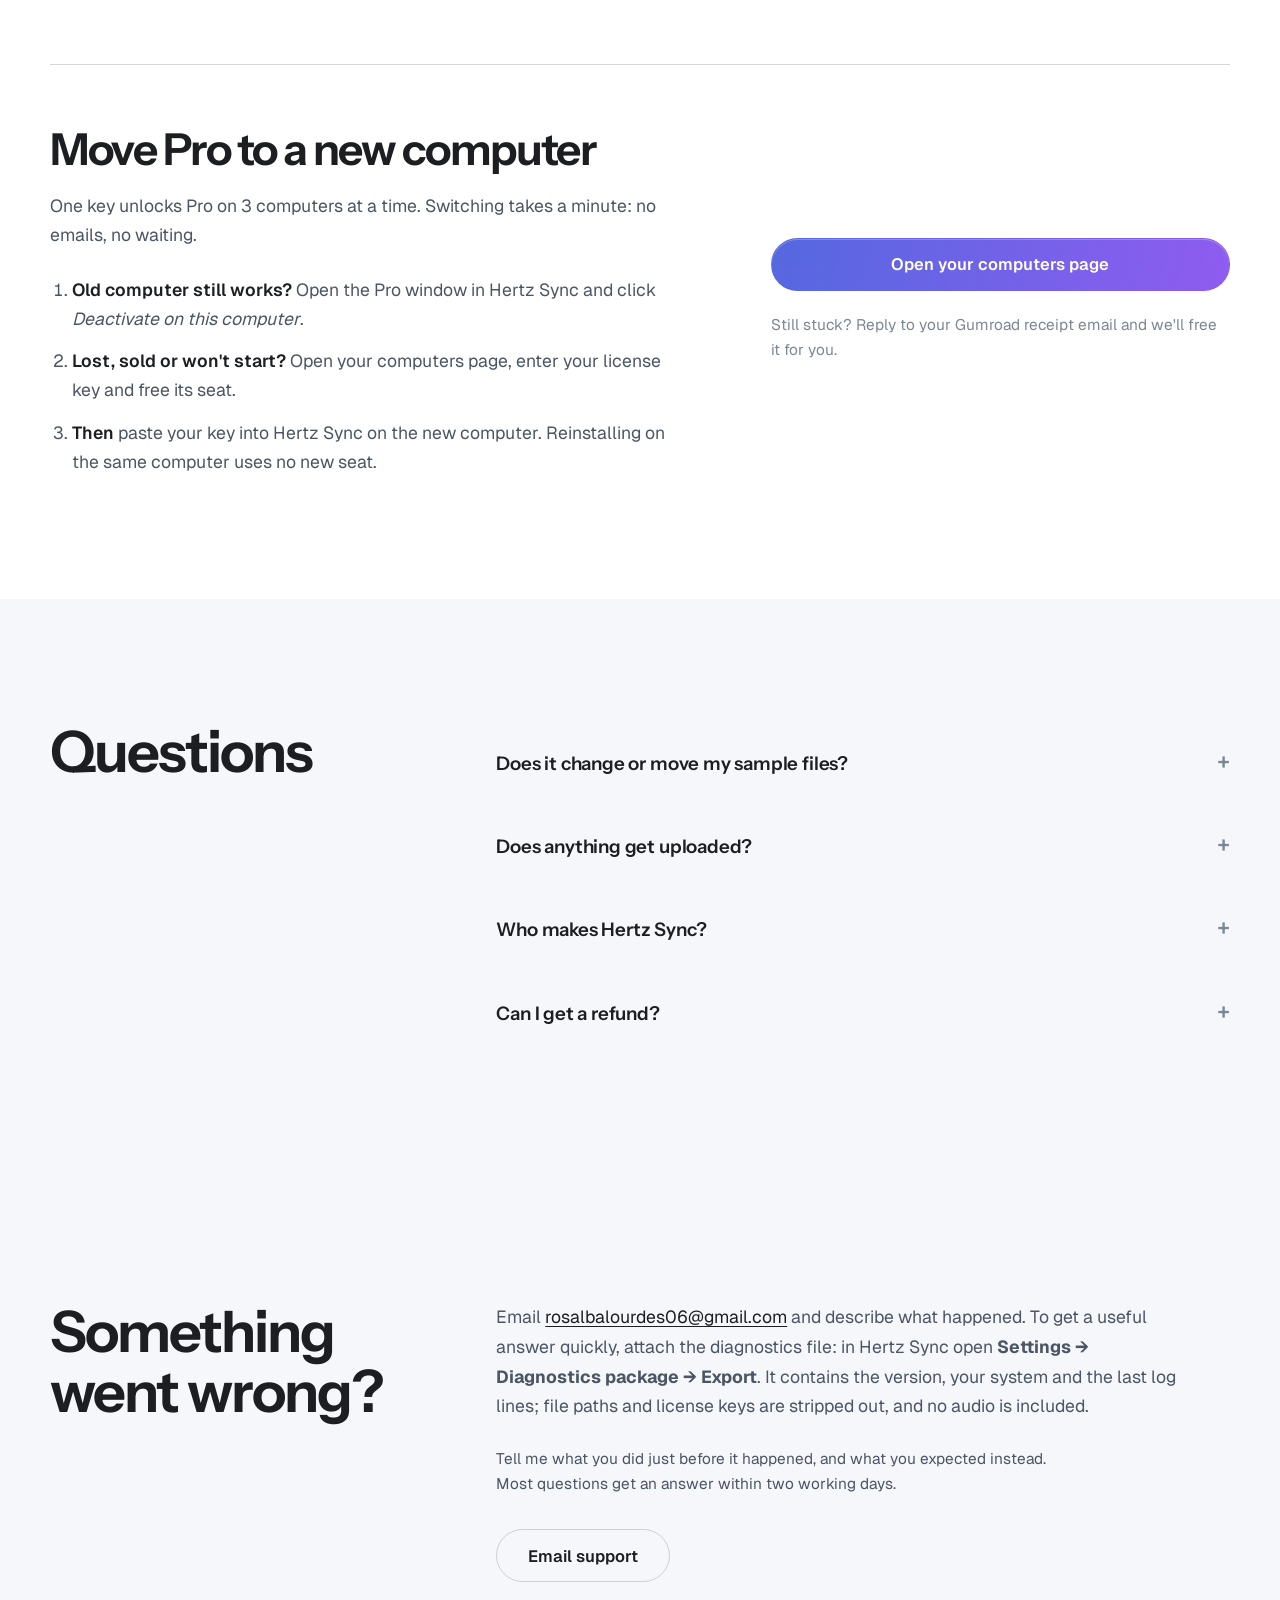
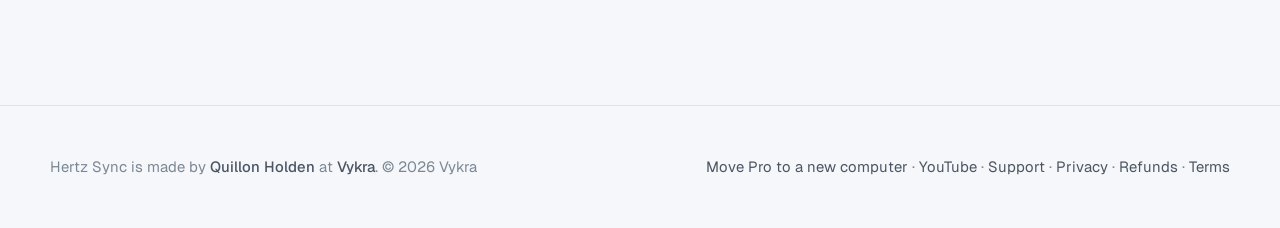
==== commit 34421076: "Site: give the support section proper type and spacing The support block was added in 25305a5 with H" ====
--- a/index.html
+++ b/index.html
@@ -10,7 +10,7 @@
 <meta property="og:description" content="Audition loops in your project's tempo and key and drag them into your DAW already matched. Free download; Pro is a one-time $39.90.">
 <meta property="og:image" content="img/v2/player.png">
 <link rel="icon" href="favicon.svg" type="image/svg+xml">
-<link rel="stylesheet" href="style.css?v=39">
+<link rel="stylesheet" href="style.css?v=40">
 <script src="theme.js"></script>
 </head>
 <body>
--- a/style.css
+++ b/style.css
@@ -575,3 +575,18 @@
 .hero h1{letter-spacing:-.025em;max-width:12.6em;text-wrap:balance}
 
 .film{background:#000;border:0;box-shadow:var(--shadow)}
+
+/* Support: the closing note. Same two-column rhythm as the FAQ above it, so the heading lines up
+   with "Questions"; the text keeps a readable measure and the one action stands apart from it. */
+#support .wrap{display:grid;grid-template-columns:minmax(0,1fr) minmax(0,2fr);column-gap:72px;align-items:start}
+#support h2{grid-column:1;grid-row:1;margin:0}
+#support p{grid-column:2;max-width:58ch;color:var(--text-2);font-size:16px;line-height:1.7}
+#support p+p{margin-top:16px}
+#support .note{font-size:14px;line-height:1.6;margin-top:22px}
+#support p:last-of-type{margin-top:30px}
+#support p a:not(.btn){text-decoration:underline;text-underline-offset:3px}
+@media(max-width:860px){
+ #support .wrap{grid-template-columns:1fr;column-gap:0}
+ #support h2{grid-column:1;grid-row:auto;margin-bottom:22px}
+ #support p{grid-column:1;max-width:none}
+}
